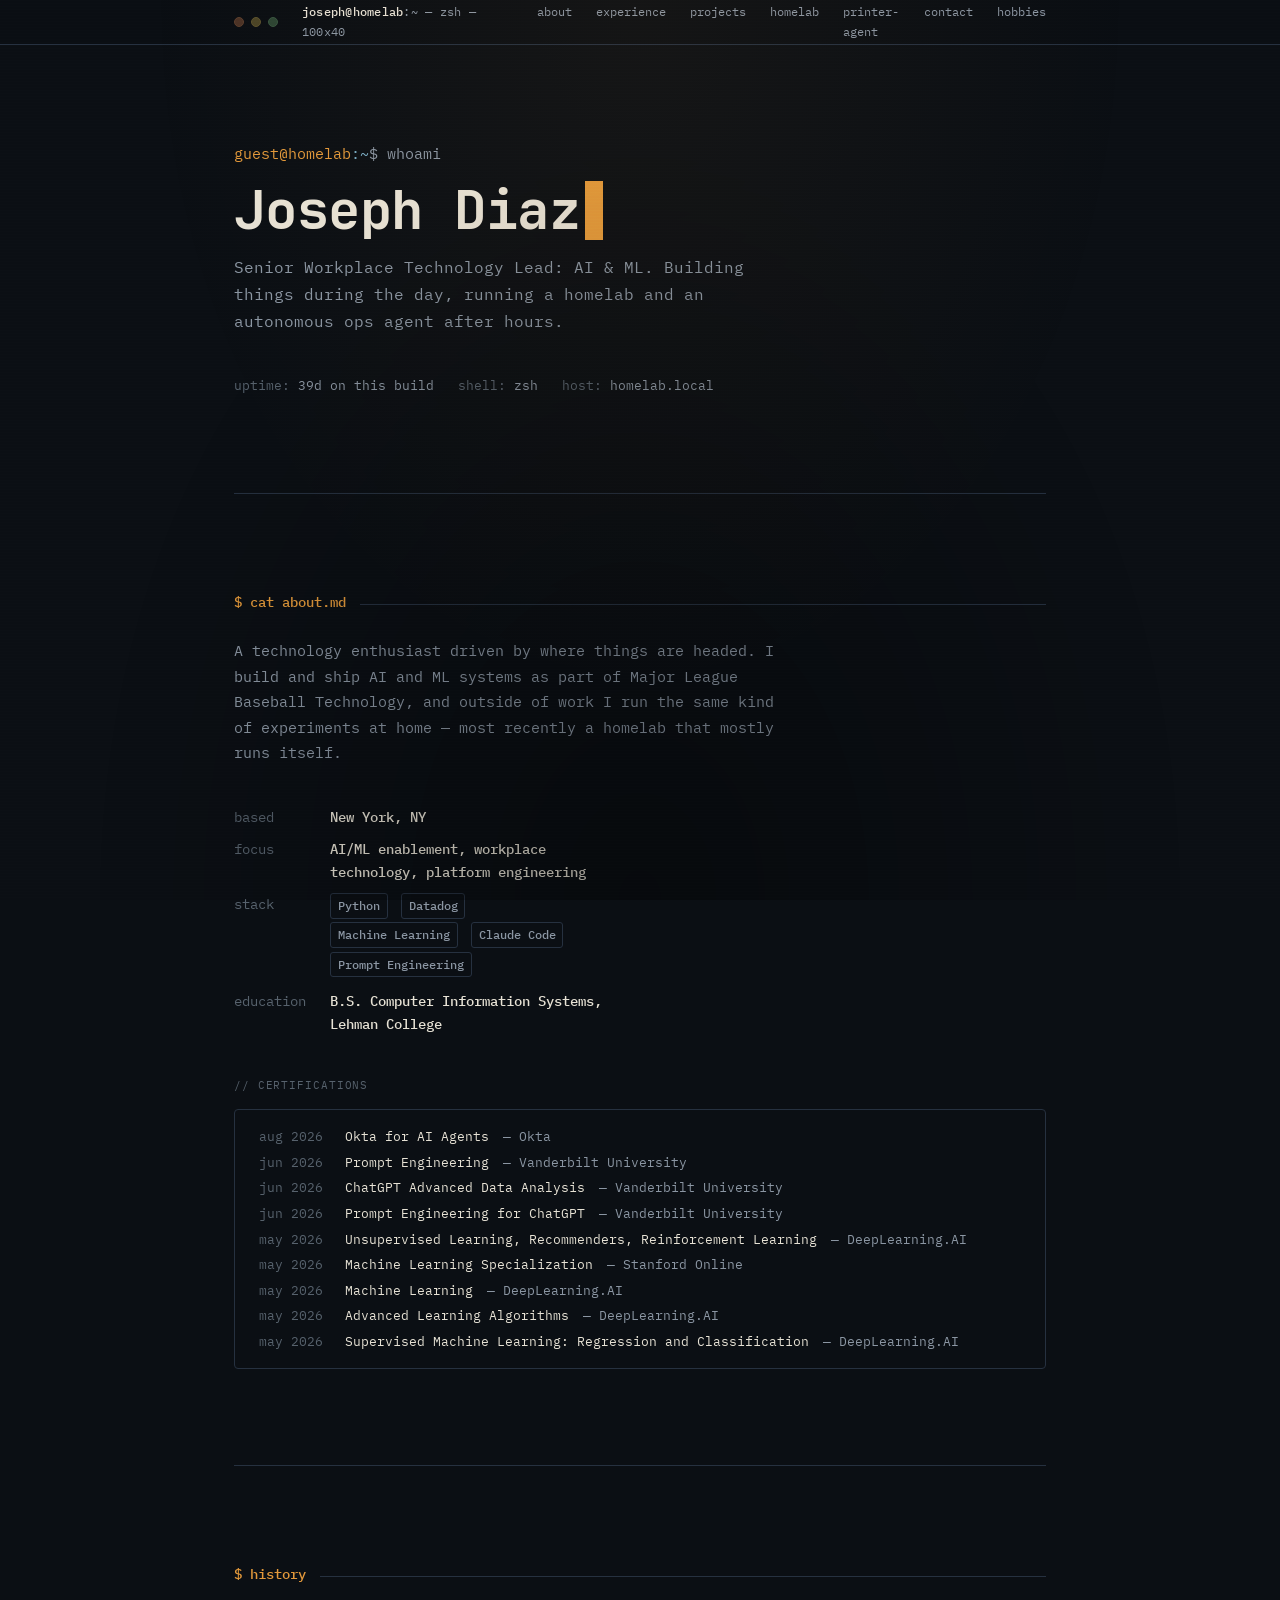
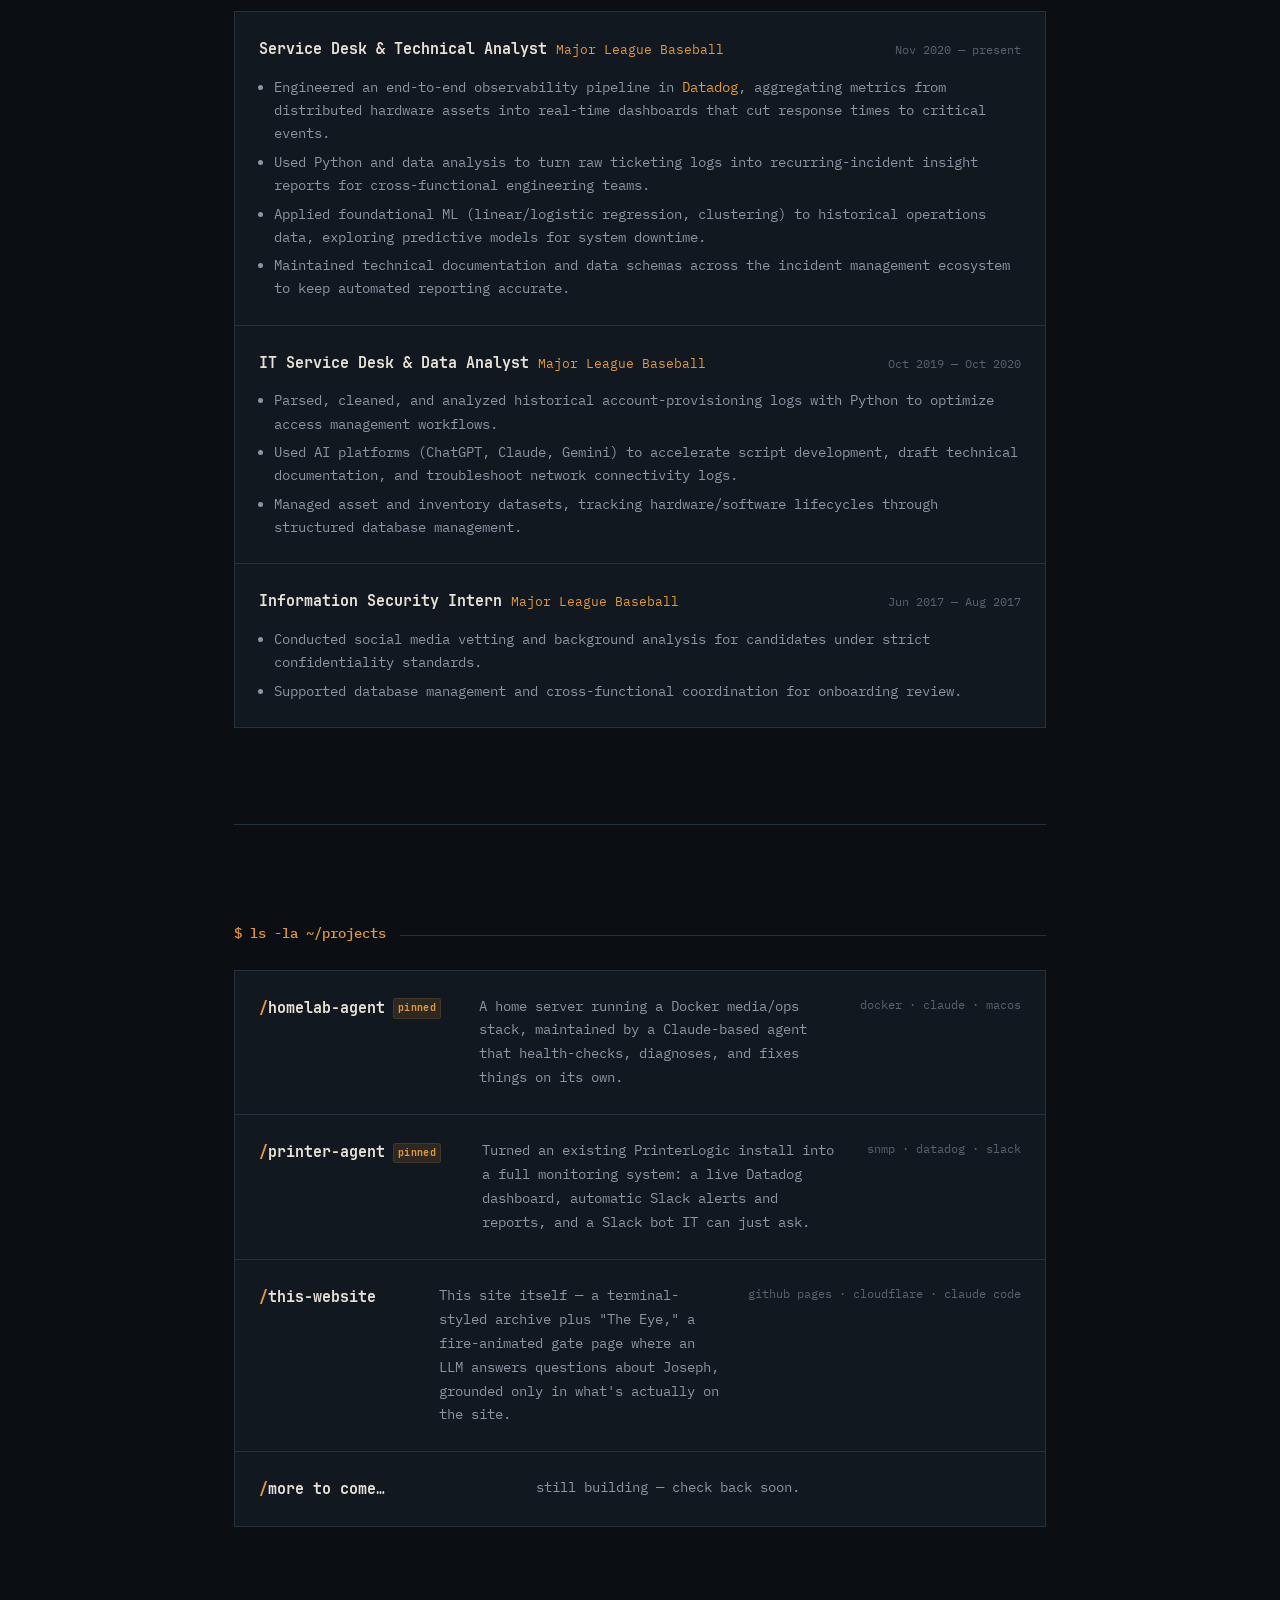
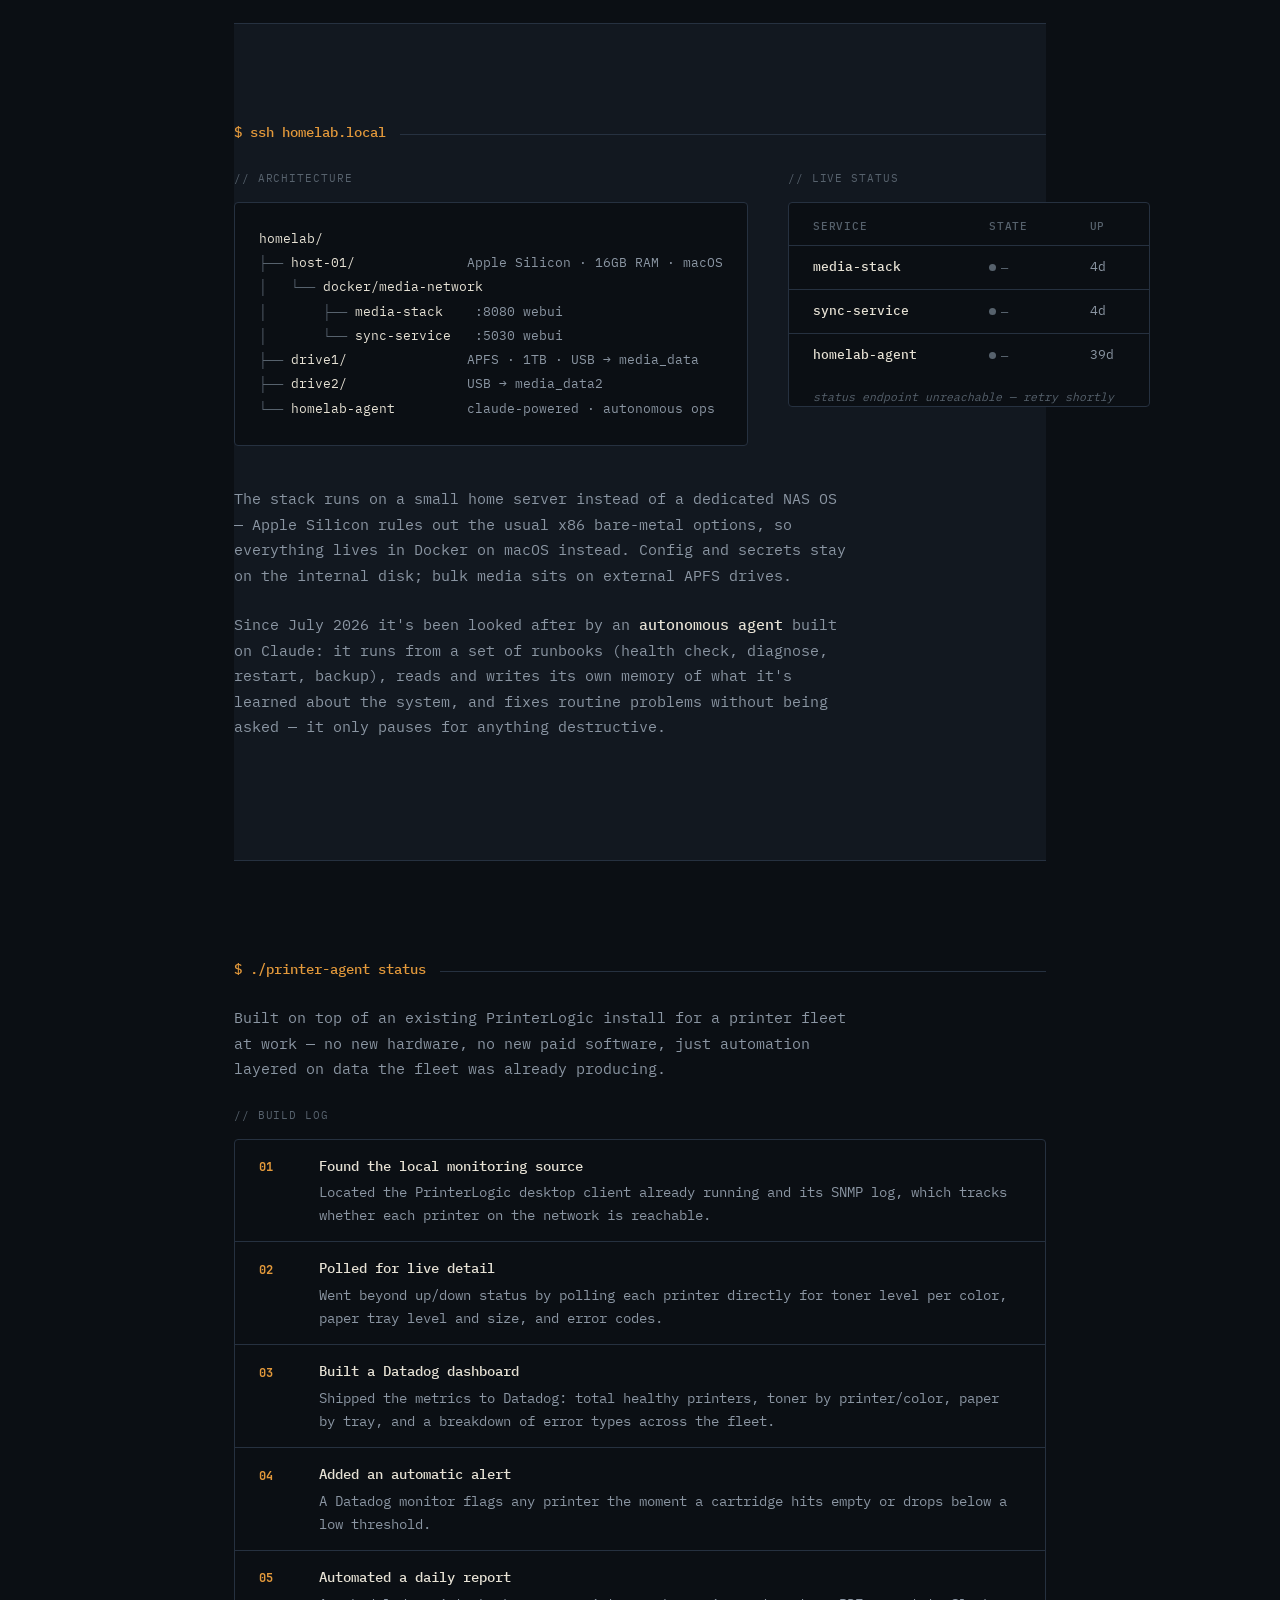
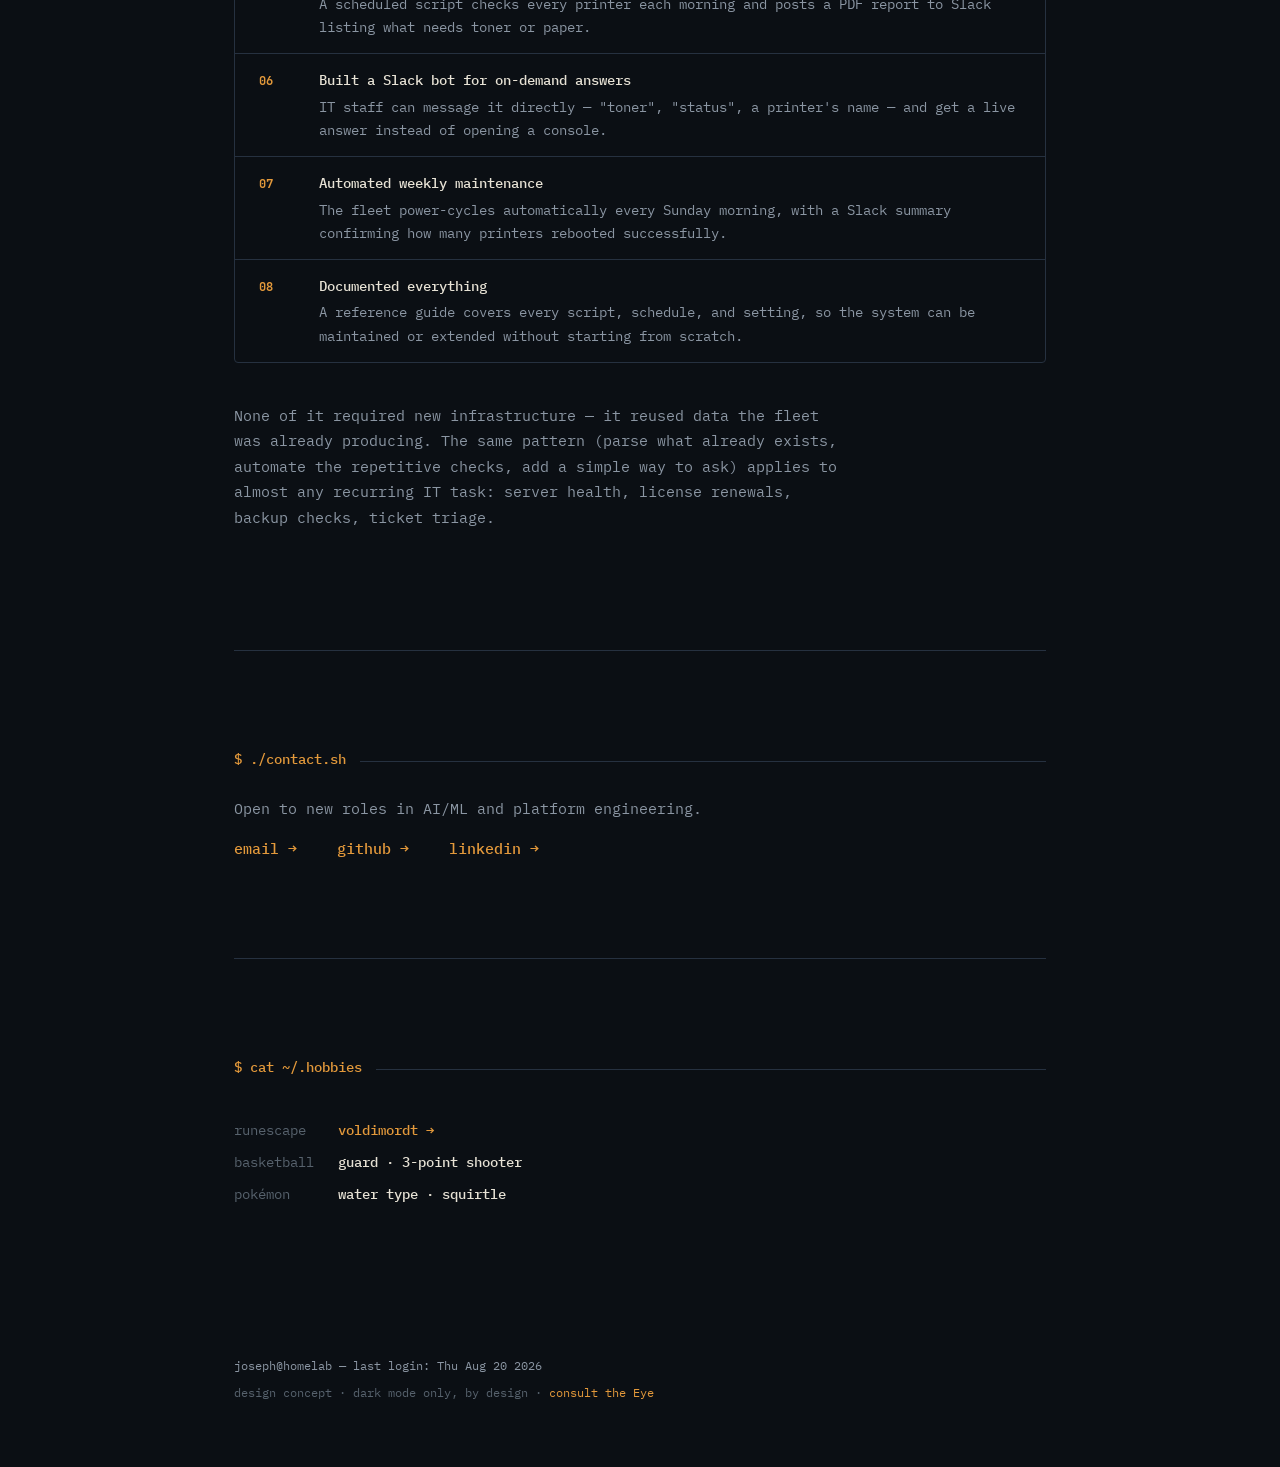
==== portfolio.html @ b1cd87bb "Add first-party analytics (pageviews, clicks, and Eye questions) New assets/js/analytics.js beacons " ====
<!doctype html>
<html lang="en">
<head>
  <meta charset="utf-8" />
  <meta name="viewport" content="width=device-width, initial-scale=1" />
  <title>joseph@homelab</title>
  <meta name="description" content="Portfolio of Joseph Diaz — software engineer and homelab builder." />
  <meta name="theme-color" content="#0b0f14" />
  <meta property="og:title" content="joseph@homelab" />
  <meta property="og:description" content="Portfolio of Joseph Diaz — software engineer and homelab builder." />
  <meta property="og:type" content="website" />
  <link rel="icon" type="image/svg+xml" href="/favicon.svg" />
  <link rel="stylesheet" href="/assets/css/style.css" />
</head>
<body>

  <div class="titlebar">
    <div class="titlebar-inner">
      <div class="dots"><span></span><span></span><span></span></div>
      <div class="titlebar-tab"><strong>joseph@homelab</strong>:~ — zsh — 100x40</div>
      <nav class="titlebar-nav">
        <a href="#about">about</a>
        <a href="#experience">experience</a>
        <a href="#projects">projects</a>
        <a href="#homelab">homelab</a>
        <a href="#printer-agent">printer-agent</a>
        <a href="#contact">contact</a>
        <a href="#hobbies">hobbies</a>
      </nav>
    </div>
  </div>

  <main class="wrap">

    <section class="hero">
      <div class="hero-line"><span class="prompt">guest@homelab</span><span class="path">:~</span>$ whoami</div>
      <h1 class="hero-title">Joseph Diaz<span class="cursor">&nbsp;</span></h1>
      <p class="hero-tagline">Senior Workplace Technology Lead: AI &amp; ML. Building things during the day, running a homelab and an autonomous ops agent after hours.</p>
      <div class="hero-meta">
        <div>uptime: <span>39d on this build</span></div>
        <div>shell: <span>zsh</span></div>
        <div>host: <span>homelab.local</span></div>
      </div>
    </section>

    <section id="about">
      <div class="cmd"><span class="prompt">$ cat about.md</span><span class="rule"></span></div>
      <div class="about-body">
        <p>A technology enthusiast driven by where things are headed. I build and ship AI and ML systems as part of Major League Baseball Technology, and outside of work I run the same kind of experiments at home — most recently a homelab that mostly runs itself.</p>
        <dl class="facts">
          <dt>based</dt><dd>New York, NY</dd>
          <dt>focus</dt><dd>AI/ML enablement, workplace technology, platform engineering</dd>
          <dt>stack</dt>
          <dd>
            <span class="tag">Python</span>
            <span class="tag">Datadog</span>
            <span class="tag">Machine Learning</span>
            <span class="tag">Claude Code</span>
            <span class="tag">Prompt Engineering</span>
          </dd>
          <dt>education</dt>
          <dd>B.S. Computer Information Systems, Lehman College</dd>
        </dl>

        <div class="panel-label" style="margin-top: var(--space-4);">// certifications</div>
        <div class="cred-log">
          <div class="cred-line"><span class="cred-date">aug 2026</span><a class="cred-name" href="https://www.credly.com/badges/b04c1371-9a6f-42fd-89a9-8b664f79ed10/linked_in_profile" target="_blank" rel="noopener">Okta for AI Agents</a><span class="cred-issuer"> — Okta</span></div>
          <div class="cred-line"><span class="cred-date">jun 2026</span><a class="cred-name" href="https://www.coursera.org/account/accomplishments/specialization/OZE96OSJ0IGH" target="_blank" rel="noopener">Prompt Engineering</a><span class="cred-issuer"> — Vanderbilt University</span></div>
          <div class="cred-line"><span class="cred-date">jun 2026</span><a class="cred-name" href="https://www.coursera.org/account/accomplishments/records/ICUQ3NPE1EM8" target="_blank" rel="noopener">ChatGPT Advanced Data Analysis</a><span class="cred-issuer"> — Vanderbilt University</span></div>
          <div class="cred-line"><span class="cred-date">jun 2026</span><a class="cred-name" href="https://www.coursera.org/account/accomplishments/records/W1350B8WLIB4" target="_blank" rel="noopener">Prompt Engineering for ChatGPT</a><span class="cred-issuer"> — Vanderbilt University</span></div>
          <div class="cred-line"><span class="cred-date">may 2026</span><a class="cred-name" href="https://www.coursera.org/account/accomplishments/records/R38987Q6MJXQ" target="_blank" rel="noopener">Unsupervised Learning, Recommenders, Reinforcement Learning</a><span class="cred-issuer"> — DeepLearning.AI</span></div>
          <div class="cred-line"><span class="cred-date">may 2026</span><a class="cred-name" href="https://www.coursera.org/account/accomplishments/specialization/5C5P1I5KAZZ6" target="_blank" rel="noopener">Machine Learning Specialization</a><span class="cred-issuer"> — Stanford Online</span></div>
          <div class="cred-line"><span class="cred-date">may 2026</span><a class="cred-name" href="https://www.coursera.org/account/accomplishments/specialization/5C5P1I5KAZZ6" target="_blank" rel="noopener">Machine Learning</a><span class="cred-issuer"> — DeepLearning.AI</span></div>
          <div class="cred-line"><span class="cred-date">may 2026</span><a class="cred-name" href="https://www.coursera.org/account/accomplishments/records/Z9OP1PV91OEC" target="_blank" rel="noopener">Advanced Learning Algorithms</a><span class="cred-issuer"> — DeepLearning.AI</span></div>
          <div class="cred-line"><span class="cred-date">may 2026</span><span class="cred-name">Supervised Machine Learning: Regression and Classification</span><span class="cred-issuer"> — DeepLearning.AI</span></div>
        </div>
      </div>
    </section>

    <section id="experience">
      <div class="cmd"><span class="prompt">$ history</span><span class="rule"></span></div>
      <div class="role-list">
        <div class="role">
          <div class="role-head">
            <span class="role-title">Service Desk &amp; Technical Analyst</span>
            <span class="role-company">Major League Baseball</span>
            <span class="role-dates">Nov 2020 — present</span>
          </div>
          <ul class="role-bullets">
            <li>Engineered an end-to-end observability pipeline in <a href="#printer-agent">Datadog</a>, aggregating metrics from distributed hardware assets into real-time dashboards that cut response times to critical events.</li>
            <li>Used Python and data analysis to turn raw ticketing logs into recurring-incident insight reports for cross-functional engineering teams.</li>
            <li>Applied foundational ML (linear/logistic regression, clustering) to historical operations data, exploring predictive models for system downtime.</li>
            <li>Maintained technical documentation and data schemas across the incident management ecosystem to keep automated reporting accurate.</li>
          </ul>
        </div>
        <div class="role">
          <div class="role-head">
            <span class="role-title">IT Service Desk &amp; Data Analyst</span>
            <span class="role-company">Major League Baseball</span>
            <span class="role-dates">Oct 2019 — Oct 2020</span>
          </div>
          <ul class="role-bullets">
            <li>Parsed, cleaned, and analyzed historical account-provisioning logs with Python to optimize access management workflows.</li>
            <li>Used AI platforms (ChatGPT, Claude, Gemini) to accelerate script development, draft technical documentation, and troubleshoot network connectivity logs.</li>
            <li>Managed asset and inventory datasets, tracking hardware/software lifecycles through structured database management.</li>
          </ul>
        </div>
        <div class="role">
          <div class="role-head">
            <span class="role-title">Information Security Intern</span>
            <span class="role-company">Major League Baseball</span>
            <span class="role-dates">Jun 2017 — Aug 2017</span>
          </div>
          <ul class="role-bullets">
            <li>Conducted social media vetting and background analysis for candidates under strict confidentiality standards.</li>
            <li>Supported database management and cross-functional coordination for onboarding review.</li>
          </ul>
        </div>
      </div>
    </section>

    <section id="projects">
      <div class="cmd"><span class="prompt">$ ls -la ~/projects</span><span class="rule"></span></div>
      <div class="proj-list">
        <div class="proj">
          <div class="proj-name"><span class="slash">/</span><a href="#homelab">homelab-agent</a><span class="proj-pin">pinned</span></div>
          <div class="proj-desc">A home server running a Docker media/ops stack, maintained by a Claude-based agent that health-checks, diagnoses, and fixes things on its own.</div>
          <div class="proj-tags">docker · claude · macos</div>
        </div>
        <div class="proj">
          <div class="proj-name"><span class="slash">/</span><a href="#printer-agent">printer-agent</a><span class="proj-pin">pinned</span></div>
          <div class="proj-desc">Turned an existing PrinterLogic install into a full monitoring system: a live Datadog dashboard, automatic Slack alerts and reports, and a Slack bot IT can just ask.</div>
          <div class="proj-tags">snmp · datadog · slack</div>
        </div>
        <div class="proj">
          <div class="proj-name"><span class="slash">/</span><a href="https://github.com/origine33/origine33.github.io" target="_blank" rel="noopener">this-website</a></div>
          <div class="proj-desc">This site itself — a terminal-styled archive plus "The Eye," a fire-animated gate page where an LLM answers questions about Joseph, grounded only in what's actually on the site.</div>
          <div class="proj-tags">github pages · cloudflare · claude code</div>
        </div>
        <div class="proj">
          <div class="proj-name"><span class="slash">/</span><span class="fill">more to come…</span></div>
          <div class="proj-desc fill">still building — check back soon.</div>
          <div class="proj-tags"></div>
        </div>
      </div>
    </section>

    <section id="homelab">
      <div class="cmd"><span class="prompt">$ ssh homelab.local</span><span class="rule"></span></div>

      <div class="homelab-grid">
        <div>
          <div class="panel-label">// architecture</div>
          <div class="tree">homelab/
<span class="dim">├──</span> <span class="node">host-01/</span>              <span class="meta">Apple Silicon · 16GB RAM · macOS</span>
<span class="dim">│   └──</span> <span class="node">docker/media-network</span>
<span class="dim">│       ├──</span> <span class="node">media-stack</span>    <span class="meta">:8080 webui</span>
<span class="dim">│       └──</span> <span class="node">sync-service</span>   <span class="meta">:5030 webui</span>
<span class="dim">├──</span> <span class="node">drive1/</span>               <span class="meta">APFS · 1TB · USB → media_data</span>
<span class="dim">├──</span> <span class="node">drive2/</span>               <span class="meta">USB → media_data2</span>
<span class="dim">└──</span> <span class="node">homelab-agent</span>         <span class="meta">claude-powered · autonomous ops</span></div>
        </div>

        <div>
          <div class="panel-label">// live status</div>
          <div class="status-table">
            <table class="status" data-status-table>
              <thead><tr><th>service</th><th>state</th><th>up</th></tr></thead>
              <tbody>
                <tr data-service="media-stack">
                  <td class="svc">media-stack</td>
                  <td><span class="pill up" data-pill>up</span></td>
                  <td data-uptime>4d</td>
                </tr>
                <tr data-service="sync-service">
                  <td class="svc">sync-service</td>
                  <td><span class="pill up" data-pill>up</span></td>
                  <td data-uptime>4d</td>
                </tr>
                <tr data-service="homelab-agent">
                  <td class="svc">homelab-agent</td>
                  <td><span class="pill up" data-pill>up</span></td>
                  <td data-uptime>39d</td>
                </tr>
              </tbody>
            </table>
            <div class="status-caption" data-status-caption>// loading live status…</div>
          </div>
        </div>
      </div>

      <div class="homelab-copy">
        <p>The stack runs on a small home server instead of a dedicated NAS OS — Apple Silicon rules out the usual x86 bare-metal options, so everything lives in Docker on macOS instead. Config and secrets stay on the internal disk; bulk media sits on external APFS drives.</p>
        <p>Since July 2026 it's been looked after by an <strong>autonomous agent</strong> built on Claude: it runs from a set of runbooks (health check, diagnose, restart, backup), reads and writes its own memory of what it's learned about the system, and fixes routine problems without being asked — it only pauses for anything destructive.</p>
      </div>
    </section>

    <section id="printer-agent">
      <div class="cmd"><span class="prompt">$ ./printer-agent status</span><span class="rule"></span></div>

      <div class="homelab-copy">
        <p>Built on top of an existing PrinterLogic install for a printer fleet at work — no new hardware, no new paid software, just automation layered on data the fleet was already producing.</p>
      </div>

      <div class="panel-label">// build log</div>
      <ol class="steps">
        <li class="step">
          <span class="step-index">01</span>
          <div>
            <div class="step-title">Found the local monitoring source</div>
            <div class="step-desc">Located the PrinterLogic desktop client already running and its SNMP log, which tracks whether each printer on the network is reachable.</div>
          </div>
        </li>
        <li class="step">
          <span class="step-index">02</span>
          <div>
            <div class="step-title">Polled for live detail</div>
            <div class="step-desc">Went beyond up/down status by polling each printer directly for toner level per color, paper tray level and size, and error codes.</div>
          </div>
        </li>
        <li class="step">
          <span class="step-index">03</span>
          <div>
            <div class="step-title">Built a Datadog dashboard</div>
            <div class="step-desc">Shipped the metrics to Datadog: total healthy printers, toner by printer/color, paper by tray, and a breakdown of error types across the fleet.</div>
          </div>
        </li>
        <li class="step">
          <span class="step-index">04</span>
          <div>
            <div class="step-title">Added an automatic alert</div>
            <div class="step-desc">A Datadog monitor flags any printer the moment a cartridge hits empty or drops below a low threshold.</div>
          </div>
        </li>
        <li class="step">
          <span class="step-index">05</span>
          <div>
            <div class="step-title">Automated a daily report</div>
            <div class="step-desc">A scheduled script checks every printer each morning and posts a PDF report to Slack listing what needs toner or paper.</div>
          </div>
        </li>
        <li class="step">
          <span class="step-index">06</span>
          <div>
            <div class="step-title">Built a Slack bot for on-demand answers</div>
            <div class="step-desc">IT staff can message it directly — "toner", "status", a printer's name — and get a live answer instead of opening a console.</div>
          </div>
        </li>
        <li class="step">
          <span class="step-index">07</span>
          <div>
            <div class="step-title">Automated weekly maintenance</div>
            <div class="step-desc">The fleet power-cycles automatically every Sunday morning, with a Slack summary confirming how many printers rebooted successfully.</div>
          </div>
        </li>
        <li class="step">
          <span class="step-index">08</span>
          <div>
            <div class="step-title">Documented everything</div>
            <div class="step-desc">A reference guide covers every script, schedule, and setting, so the system can be maintained or extended without starting from scratch.</div>
          </div>
        </li>
      </ol>

      <div class="homelab-copy">
        <p>None of it required new infrastructure — it reused data the fleet was already producing. The same pattern (parse what already exists, automate the repetitive checks, add a simple way to ask) applies to almost any recurring IT task: server health, license renewals, backup checks, ticket triage.</p>
      </div>
    </section>

    <section id="contact">
      <div class="cmd"><span class="prompt">$ ./contact.sh</span><span class="rule"></span></div>
      <p style="color:var(--text-dim); max-width:56ch;">Open to new roles in AI/ML and platform engineering.</p>
      <div class="contact-links">
        <a href="mailto:josephdiaz17@gmail.com">email →</a>
        <a href="https://github.com/origine33" target="_blank" rel="noopener">github →</a>
        <a href="https://www.linkedin.com/in/josephdiaz17" target="_blank" rel="noopener">linkedin →</a>
      </div>
    </section>

    <section id="hobbies">
      <div class="cmd"><span class="prompt">$ cat ~/.hobbies</span><span class="rule"></span></div>
      <dl class="facts">
        <dt>runescape</dt>
        <dd><a href="https://www.runeprofile.com/voldimordt" target="_blank" rel="noopener">voldimordt →</a></dd>
        <dt>basketball</dt>
        <dd>guard · 3-point shooter</dd>
        <dt>pokémon</dt>
        <dd>water type · squirtle</dd>
      </dl>
    </section>

    <footer>
      <div class="motd">joseph@homelab — last login: Thu Aug 20 2026</div>
      <div>design concept · dark mode only, by design · <a href="/">consult the Eye</a></div>
    </footer>

  </main>

  <script src="/assets/js/status.js"></script>
  <script src="/assets/js/analytics.js"></script>
</body>
</html>
---- assets/css/style.css ----
@font-face {
  font-family: 'JetBrains Mono';
  font-weight: 700;
  font-style: normal;
  font-display: swap;
  src: url('../fonts/JetBrainsMono-Bold.woff2') format('woff2');
}
@font-face {
  font-family: 'IBM Plex Mono';
  font-weight: 400;
  font-style: normal;
  font-display: swap;
  src: url('../fonts/IBMPlexMono-Regular.woff2') format('woff2');
}
@font-face {
  font-family: 'IBM Plex Mono';
  font-weight: 500;
  font-style: normal;
  font-display: swap;
  src: url('../fonts/IBMPlexMono-Medium.woff2') format('woff2');
}

:root {
  --bg: #0b0f14;
  --surface: #121820;
  --surface-raised: #1a222c;
  --border: #263140;
  --text: #e7e2d5;
  --text-dim: #8b96a3;
  --text-faint: #57626d;
  --accent: #e3993b;
  --accent-soft: rgba(227, 153, 59, 0.13);
  --ok: #6fa97c;
  --down: #d9695f;

  --font-display: 'JetBrains Mono', ui-monospace, 'SF Mono', Menlo, monospace;
  --font-body: 'IBM Plex Mono', ui-monospace, 'SF Mono', Menlo, monospace;

  --space-1: 0.5rem;
  --space-2: 0.875rem;
  --space-3: 1.5rem;
  --space-4: 2.5rem;
  --space-5: 4rem;
  --space-6: 6rem;
}

* { box-sizing: border-box; }

html { color-scheme: dark; }

body {
  margin: 0;
  background: var(--bg);
  color: var(--text);
  font-family: var(--font-body);
  font-weight: 400;
  font-size: 15px;
  line-height: 1.7;
  -webkit-font-smoothing: antialiased;
}

body::before {
  content: '';
  position: fixed;
  inset: 0;
  pointer-events: none;
  z-index: 50;
  background: repeating-linear-gradient(
    to bottom,
    rgba(255, 255, 255, 0.014) 0px,
    rgba(255, 255, 255, 0.014) 1px,
    transparent 1px,
    transparent 3px
  );
  mix-blend-mode: overlay;
}

body::after {
  content: '';
  position: fixed;
  inset: 0;
  pointer-events: none;
  z-index: 49;
  background: radial-gradient(ellipse at 50% 0%, rgba(227, 153, 59, 0.05), transparent 55%),
              radial-gradient(ellipse at 50% 100%, rgba(0, 0, 0, 0.35), transparent 60%);
}

a { color: var(--accent); text-decoration: none; }
a:hover { text-decoration: underline; text-underline-offset: 3px; }
a:focus-visible, button:focus-visible {
  outline: 2px solid var(--accent);
  outline-offset: 2px;
}

::selection { background: var(--accent-soft); color: var(--text); }

.wrap {
  max-width: 860px;
  margin: 0 auto;
  padding: 0 var(--space-3);
}

/* ---------- titlebar ---------- */

.titlebar {
  position: sticky;
  top: 0;
  z-index: 40;
  background: rgba(11, 15, 20, 0.86);
  backdrop-filter: blur(10px);
  border-bottom: 1px solid var(--border);
}

.titlebar-inner {
  max-width: 860px;
  margin: 0 auto;
  padding: 0 var(--space-3);
  height: 44px;
  display: flex;
  align-items: center;
  gap: var(--space-3);
}

.dots { display: flex; gap: 7px; flex-shrink: 0; }
.dots span {
  width: 10px; height: 10px; border-radius: 50%;
  background: var(--surface-raised);
  border: 1px solid var(--border);
}
.dots span:nth-child(1) { background: #4a3226; border-color: #5c3f2d; }
.dots span:nth-child(2) { background: #4a4326; border-color: #5c522d; }
.dots span:nth-child(3) { background: #2c4433; border-color: #37543f; }

.titlebar-tab {
  font-size: 0.75rem;
  color: var(--text-dim);
  letter-spacing: 0.02em;
}
.titlebar-tab strong { color: var(--text); font-weight: 500; }

.titlebar-nav {
  margin-left: auto;
  display: flex;
  gap: var(--space-3);
  font-size: 0.75rem;
}
.titlebar-nav a { color: var(--text-dim); }
.titlebar-nav a:hover { color: var(--accent); }

@media (max-width: 640px) {
  .titlebar-nav { display: none; }
}

/* ---------- section eyebrow (command line) ---------- */

.cmd {
  display: flex;
  align-items: baseline;
  gap: var(--space-2);
  margin-bottom: var(--space-3);
}
.cmd .prompt {
  color: var(--accent);
  font-weight: 500;
  white-space: nowrap;
  font-size: 0.9rem;
}
.cmd .rule {
  flex: 1;
  height: 1px;
  background: var(--border);
  transform: translateY(-2px);
}

section {
  padding: var(--space-6) 0;
  border-bottom: 1px solid var(--border);
}
section:last-of-type { border-bottom: none; }

h1, h2, h3 {
  font-family: var(--font-display);
  font-weight: 700;
  text-wrap: balance;
  margin: 0;
}

/* ---------- hero ---------- */

.hero { padding-top: var(--space-6); }

.hero-line {
  font-size: 0.95rem;
  color: var(--text-dim);
  margin-bottom: var(--space-2);
}
.hero-line .prompt { color: var(--accent); }
.hero-line .path { color: #7bb0c9; }

h1.hero-title {
  font-size: clamp(2.1rem, 6vw, 3.4rem);
  line-height: 1.08;
  letter-spacing: -0.01em;
  margin-bottom: var(--space-2);
}

.hero-title .cursor {
  display: inline-block;
  width: 0.55ch;
  background: var(--accent);
  margin-left: 0.1em;
  animation: blink 1.05s steps(1) infinite;
}
@media (prefers-reduced-motion: reduce) {
  .hero-title .cursor { animation: none; opacity: 1; }
}
@keyframes blink { 50% { opacity: 0; } }

.hero-tagline {
  color: var(--text-dim);
  max-width: 56ch;
  font-size: 1rem;
  margin-top: var(--space-2);
}
.hero-tagline .fill { color: var(--text-faint); font-style: italic; }

.hero-meta {
  display: flex;
  flex-wrap: wrap;
  gap: var(--space-1) var(--space-3);
  margin-top: var(--space-4);
  font-size: 0.8rem;
  color: var(--text-faint);
}
.hero-meta span { color: var(--text-dim); }

/* ---------- about ---------- */

.about-body p {
  max-width: 62ch;
  color: var(--text-dim);
  margin: 0 0 var(--space-3);
}
.about-body .fill { color: var(--text-faint); font-style: italic; }

.facts {
  margin-top: var(--space-4);
  display: grid;
  grid-template-columns: max-content 1fr;
  row-gap: 0.55rem;
  column-gap: var(--space-3);
  font-size: 0.85rem;
  max-width: 46ch;
}
.facts dt { color: var(--text-faint); }
.facts dd { margin: 0; color: var(--text); font-weight: 500; }
.facts .tag {
  display: inline-block;
  margin: 0 0.4em 0.3em 0;
  padding: 0.1em 0.55em;
  border: 1px solid var(--border);
  border-radius: 3px;
  color: var(--text-dim);
  font-size: 0.78rem;
}

.cred-log {
  background: var(--bg);
  border: 1px solid var(--border);
  border-radius: 4px;
  padding: var(--space-2) var(--space-3);
  font-size: 0.8rem;
  line-height: 2;
  overflow-x: auto;
}
.cred-line {
  display: flex;
  flex-wrap: wrap;
  column-gap: var(--space-2);
  white-space: nowrap;
}
.cred-date {
  color: var(--text-faint);
  width: 4.5rem;
  flex-shrink: 0;
  font-variant-numeric: tabular-nums;
}
.cred-name, a.cred-name {
  color: var(--text);
  text-decoration: none;
}
a.cred-name:hover {
  color: var(--accent);
  text-decoration: underline;
  text-underline-offset: 2px;
}
.cred-issuer { color: var(--text-dim); }

@media (max-width: 640px) {
  .cred-line { white-space: normal; }
}

/* ---------- experience ---------- */

.role-list {
  display: grid;
  gap: 1px;
  background: var(--border);
  border: 1px solid var(--border);
}
.role {
  background: var(--surface);
  padding: var(--space-3);
  transition: background 0.15s ease;
}
.role:hover { background: var(--surface-raised); }

.role-head {
  display: flex;
  flex-wrap: wrap;
  align-items: baseline;
  gap: 0.6em;
}
.role-title {
  font-family: var(--font-display);
  font-weight: 700;
  color: var(--text);
  font-size: 0.95rem;
}
.role-company { color: var(--accent); font-size: 0.8rem; }
.role-dates {
  margin-left: auto;
  color: var(--text-faint);
  font-size: 0.75rem;
  font-variant-numeric: tabular-nums;
}

.role-bullets {
  margin: var(--space-2) 0 0;
  padding-left: 1.1em;
  color: var(--text-dim);
  font-size: 0.85rem;
}
.role-bullets li { margin-bottom: 0.35rem; }
.role-bullets li:last-child { margin-bottom: 0; }

/* ---------- projects ---------- */

.proj-list {
  display: grid;
  gap: 1px;
  background: var(--border);
  border: 1px solid var(--border);
}

.proj {
  background: var(--surface);
  padding: var(--space-3);
  display: grid;
  grid-template-columns: 1.1fr 2fr auto;
  gap: var(--space-3);
  align-items: start;
  transition: background 0.15s ease;
}
.proj:hover { background: var(--surface-raised); }

.proj-name {
  font-family: var(--font-display);
  font-weight: 700;
  font-size: 0.95rem;
  color: var(--text);
}
.proj-name a { color: inherit; }
.proj-name .slash { color: var(--accent); }

.proj-pin {
  display: inline-block;
  margin-left: var(--space-1);
  font-size: 0.65rem;
  color: var(--accent);
  border: 1px solid var(--accent-soft);
  background: var(--accent-soft);
  padding: 0.05em 0.4em;
  border-radius: 3px;
  vertical-align: middle;
  letter-spacing: 0.03em;
}

.proj-desc { color: var(--text-dim); font-size: 0.88rem; }
.proj-desc .fill { color: var(--text-faint); font-style: italic; }

.proj-tags { font-size: 0.75rem; color: var(--text-faint); text-align: right; white-space: nowrap; }

@media (max-width: 640px) {
  .proj { grid-template-columns: 1fr; }
  .proj-tags { text-align: left; }
}

/* ---------- homelab feature ---------- */

#homelab { background: var(--surface); }

.homelab-grid {
  display: grid;
  grid-template-columns: 1fr 1fr;
  gap: var(--space-4);
  margin-bottom: var(--space-4);
}
@media (max-width: 760px) {
  .homelab-grid { grid-template-columns: 1fr; }
}

.panel-label {
  font-size: 0.7rem;
  letter-spacing: 0.08em;
  text-transform: uppercase;
  color: var(--text-faint);
  margin-bottom: var(--space-2);
}

.tree {
  background: var(--bg);
  border: 1px solid var(--border);
  border-radius: 4px;
  padding: var(--space-3);
  font-size: 0.82rem;
  line-height: 1.85;
  overflow-x: auto;
  white-space: pre;
}
.tree .dim { color: var(--text-faint); }
.tree .node { color: var(--text); }
.tree .meta { color: var(--text-dim); }

.status-table {
  background: var(--bg);
  border: 1px solid var(--border);
  border-radius: 4px;
  overflow-x: auto;
}
table.status {
  width: 100%;
  border-collapse: collapse;
  font-size: 0.82rem;
  min-width: 360px;
}
table.status th {
  text-align: left;
  font-weight: 500;
  color: var(--text-faint);
  font-size: 0.68rem;
  letter-spacing: 0.07em;
  text-transform: uppercase;
  padding: var(--space-2) var(--space-3) 0.6rem;
  border-bottom: 1px solid var(--border);
}
table.status td {
  padding: 0.65rem var(--space-3);
  border-bottom: 1px solid var(--border);
  color: var(--text-dim);
  font-variant-numeric: tabular-nums;
}
table.status tr:last-child td { border-bottom: none; }
table.status td.svc { color: var(--text); font-weight: 500; }

.pill {
  display: inline-flex;
  align-items: center;
  gap: 0.4em;
  font-size: 0.75rem;
}
.pill::before {
  content: '';
  width: 7px; height: 7px; border-radius: 50%;
  background: currentColor;
  box-shadow: 0 0 6px currentColor;
}
.pill.up { color: var(--ok); }
.pill.down { color: var(--down); }
.pill.unknown { color: var(--text-faint); }
.pill.unknown::before { box-shadow: none; }

.status-caption {
  font-size: 0.72rem;
  color: var(--text-faint);
  padding: 0.6rem var(--space-3) 0;
  font-style: italic;
}

.homelab-copy p {
  color: var(--text-dim);
  max-width: 68ch;
  margin: 0 0 var(--space-3);
}
.homelab-copy strong { color: var(--text); font-weight: 500; }

/* ---------- step list (printer-agent build log) ---------- */

.steps {
  background: var(--bg);
  border: 1px solid var(--border);
  border-radius: 4px;
  margin: 0 0 var(--space-4);
  padding: 0;
  list-style: none;
  overflow: hidden;
}
.step {
  display: grid;
  grid-template-columns: 2.25rem 1fr;
  gap: var(--space-3);
  padding: var(--space-2) var(--space-3);
  border-bottom: 1px solid var(--border);
}
.step:last-child { border-bottom: none; }
.step-index {
  font-family: var(--font-display);
  font-weight: 700;
  font-size: 0.78rem;
  color: var(--accent);
  padding-top: 0.15rem;
}
.step-title {
  color: var(--text);
  font-weight: 500;
  font-size: 0.9rem;
  margin-bottom: 0.2rem;
}
.step-desc {
  color: var(--text-dim);
  font-size: 0.85rem;
}

@media (max-width: 640px) {
  .step { grid-template-columns: 1.75rem 1fr; }
}

/* ---------- contact ---------- */

.contact-links {
  display: flex;
  flex-wrap: wrap;
  gap: var(--space-1) var(--space-4);
  font-size: 0.95rem;
  margin-top: var(--space-1);
}
.contact-links a { font-weight: 500; }
.contact-links .fill { color: var(--text-faint); font-style: italic; }

footer {
  padding: var(--space-4) 0 var(--space-5);
  color: var(--text-faint);
  font-size: 0.75rem;
}
footer .motd { color: var(--text-dim); margin-bottom: 0.4rem; }
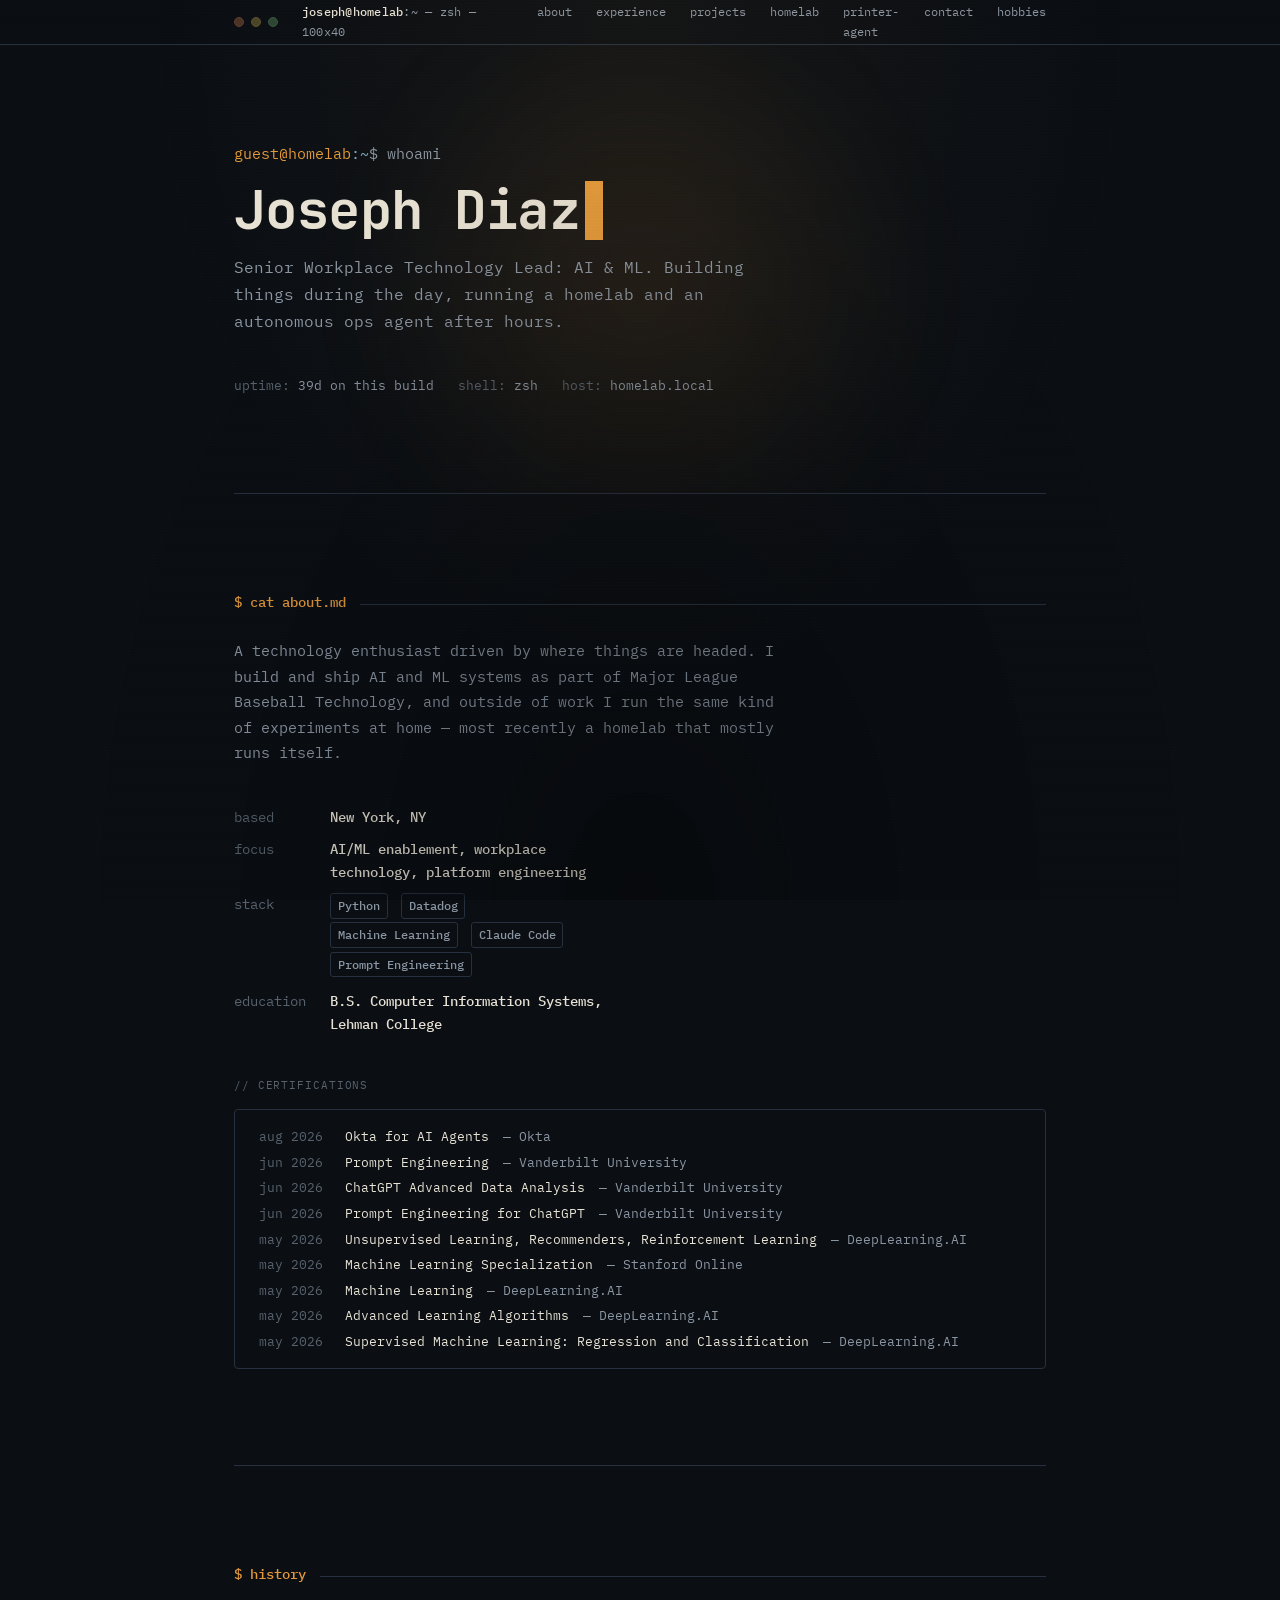
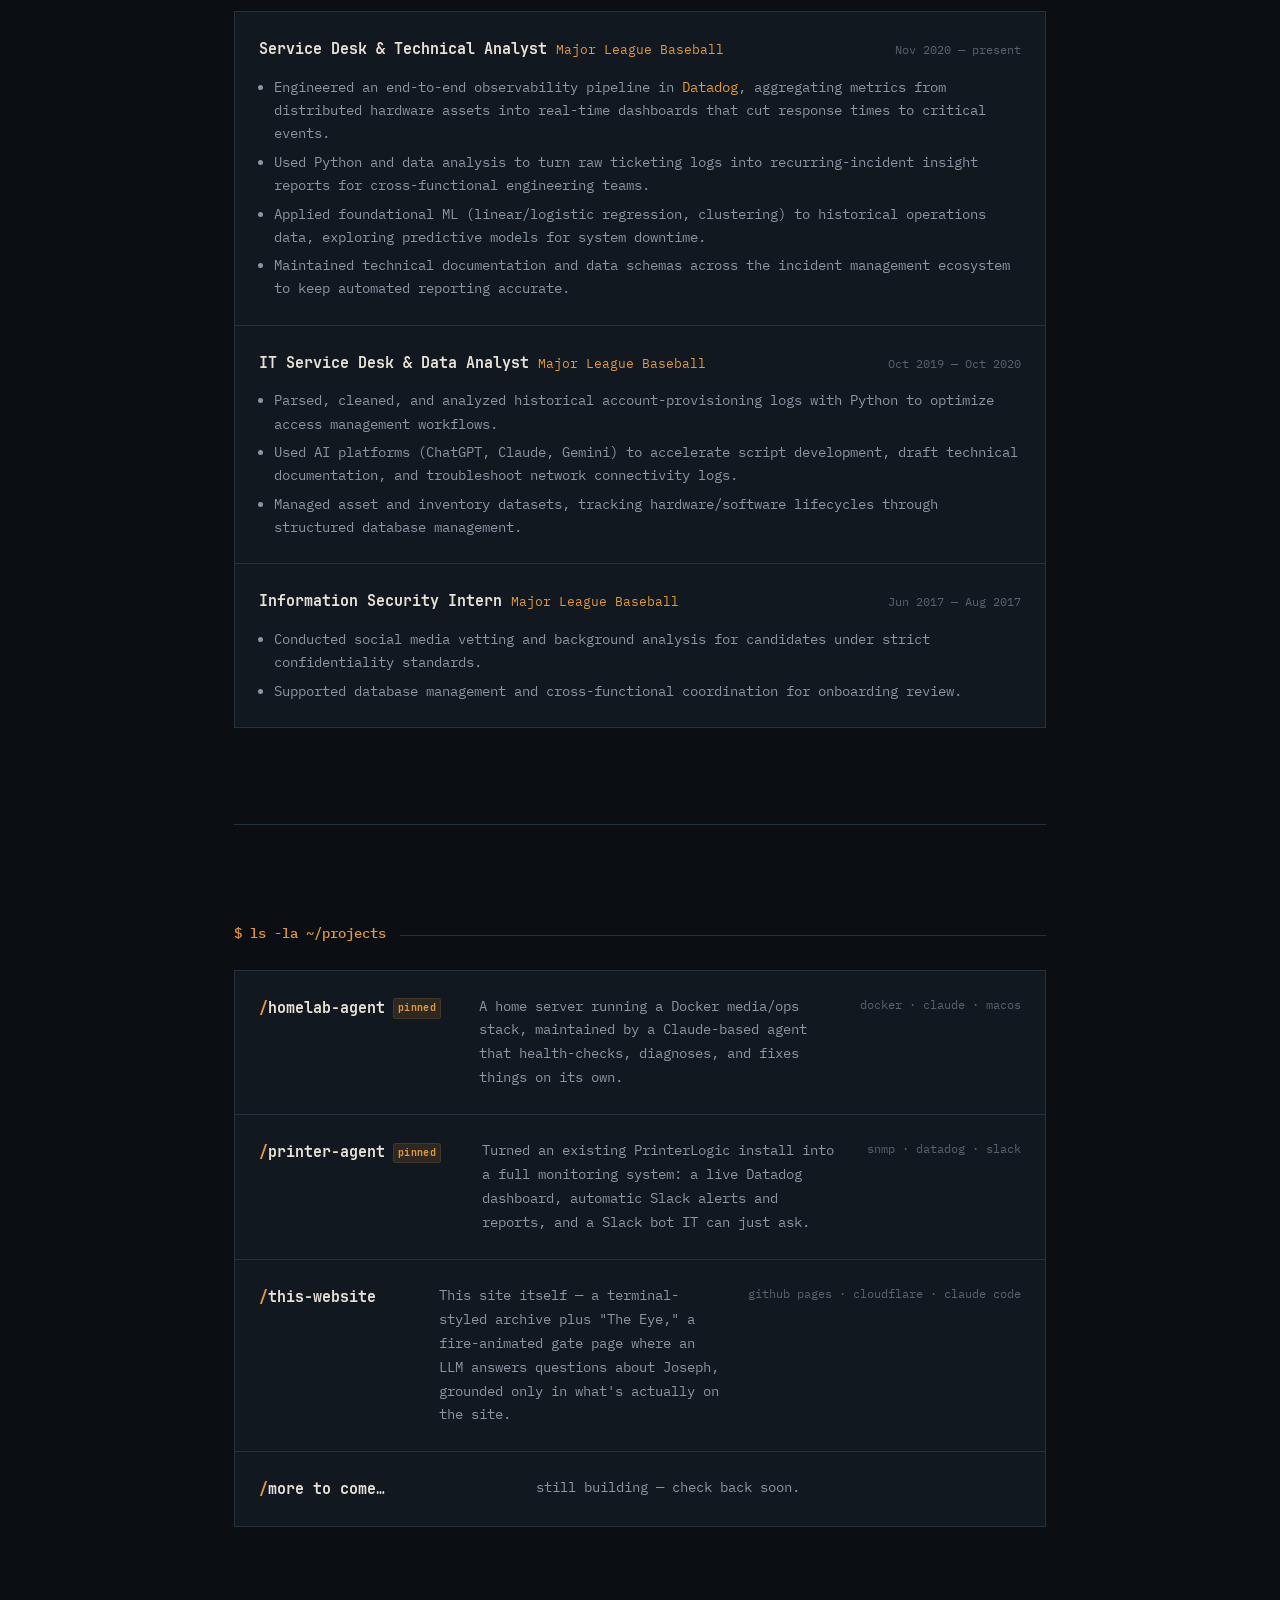
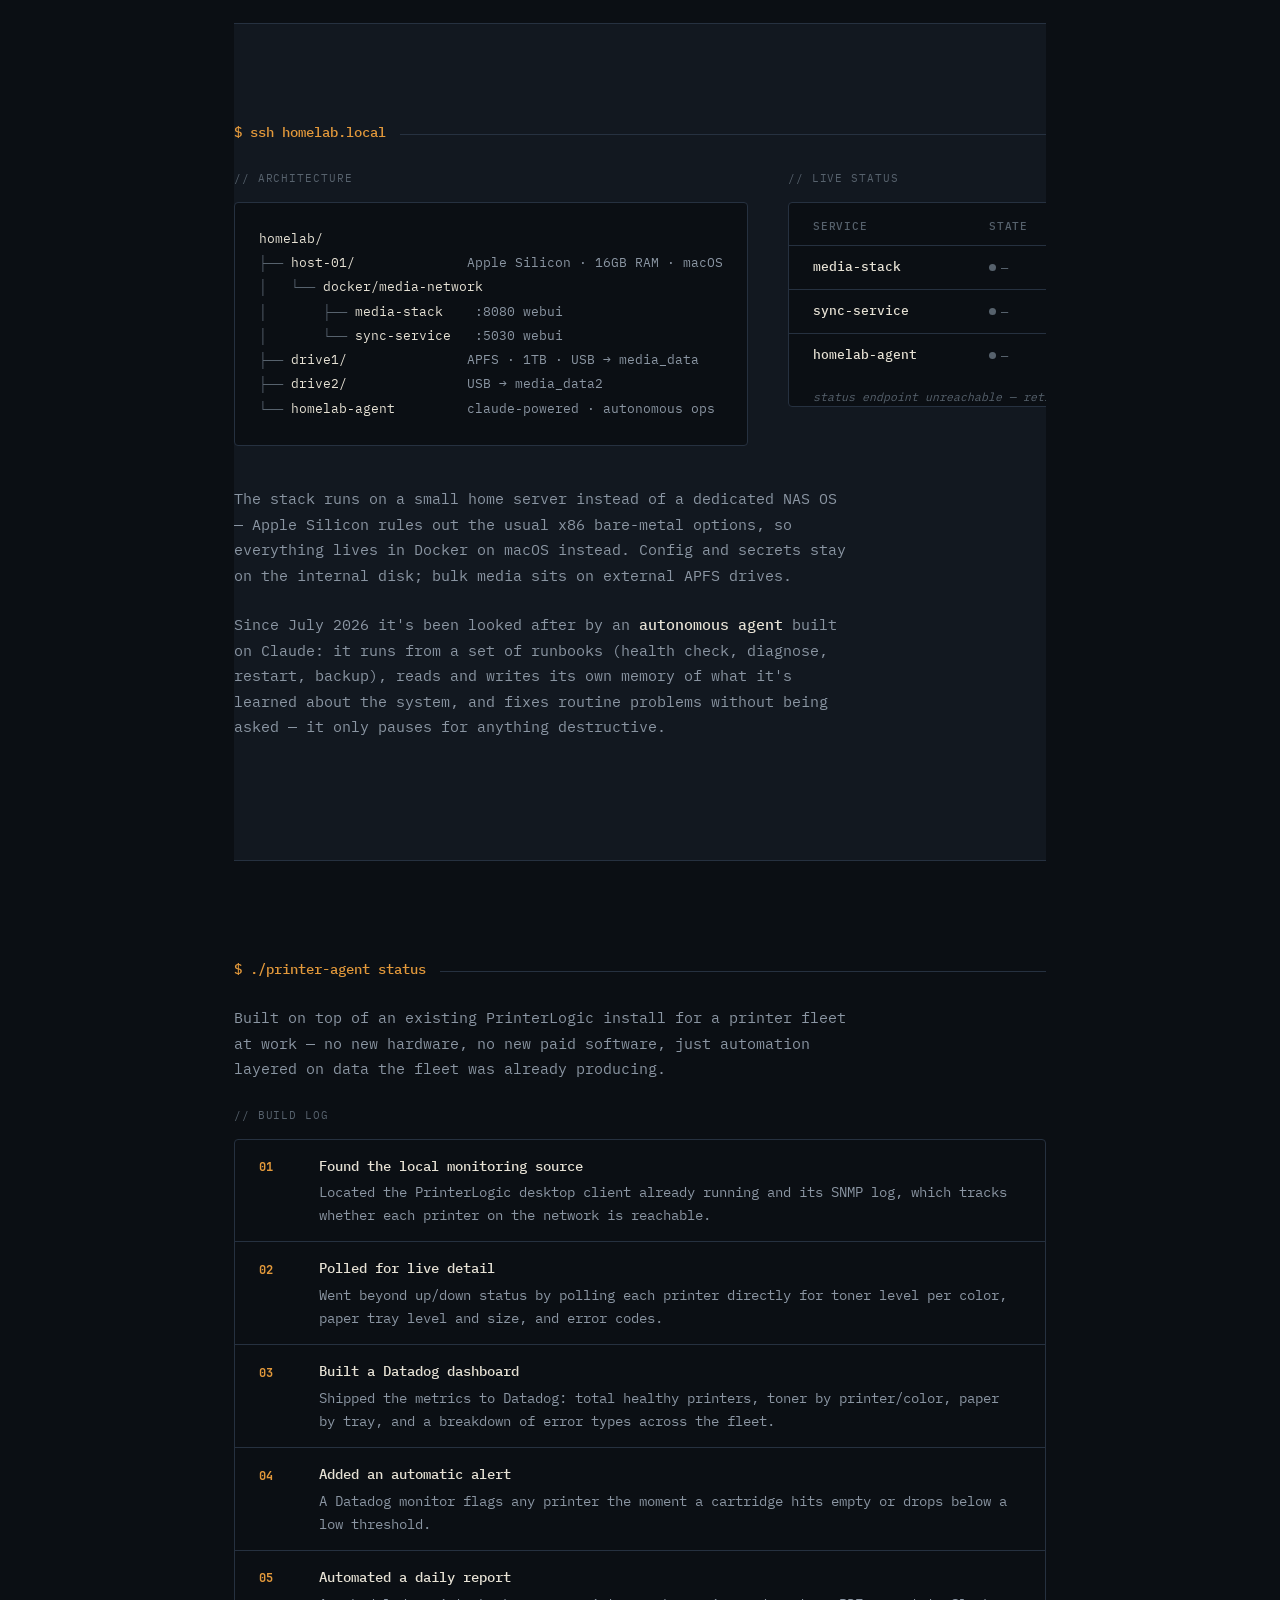
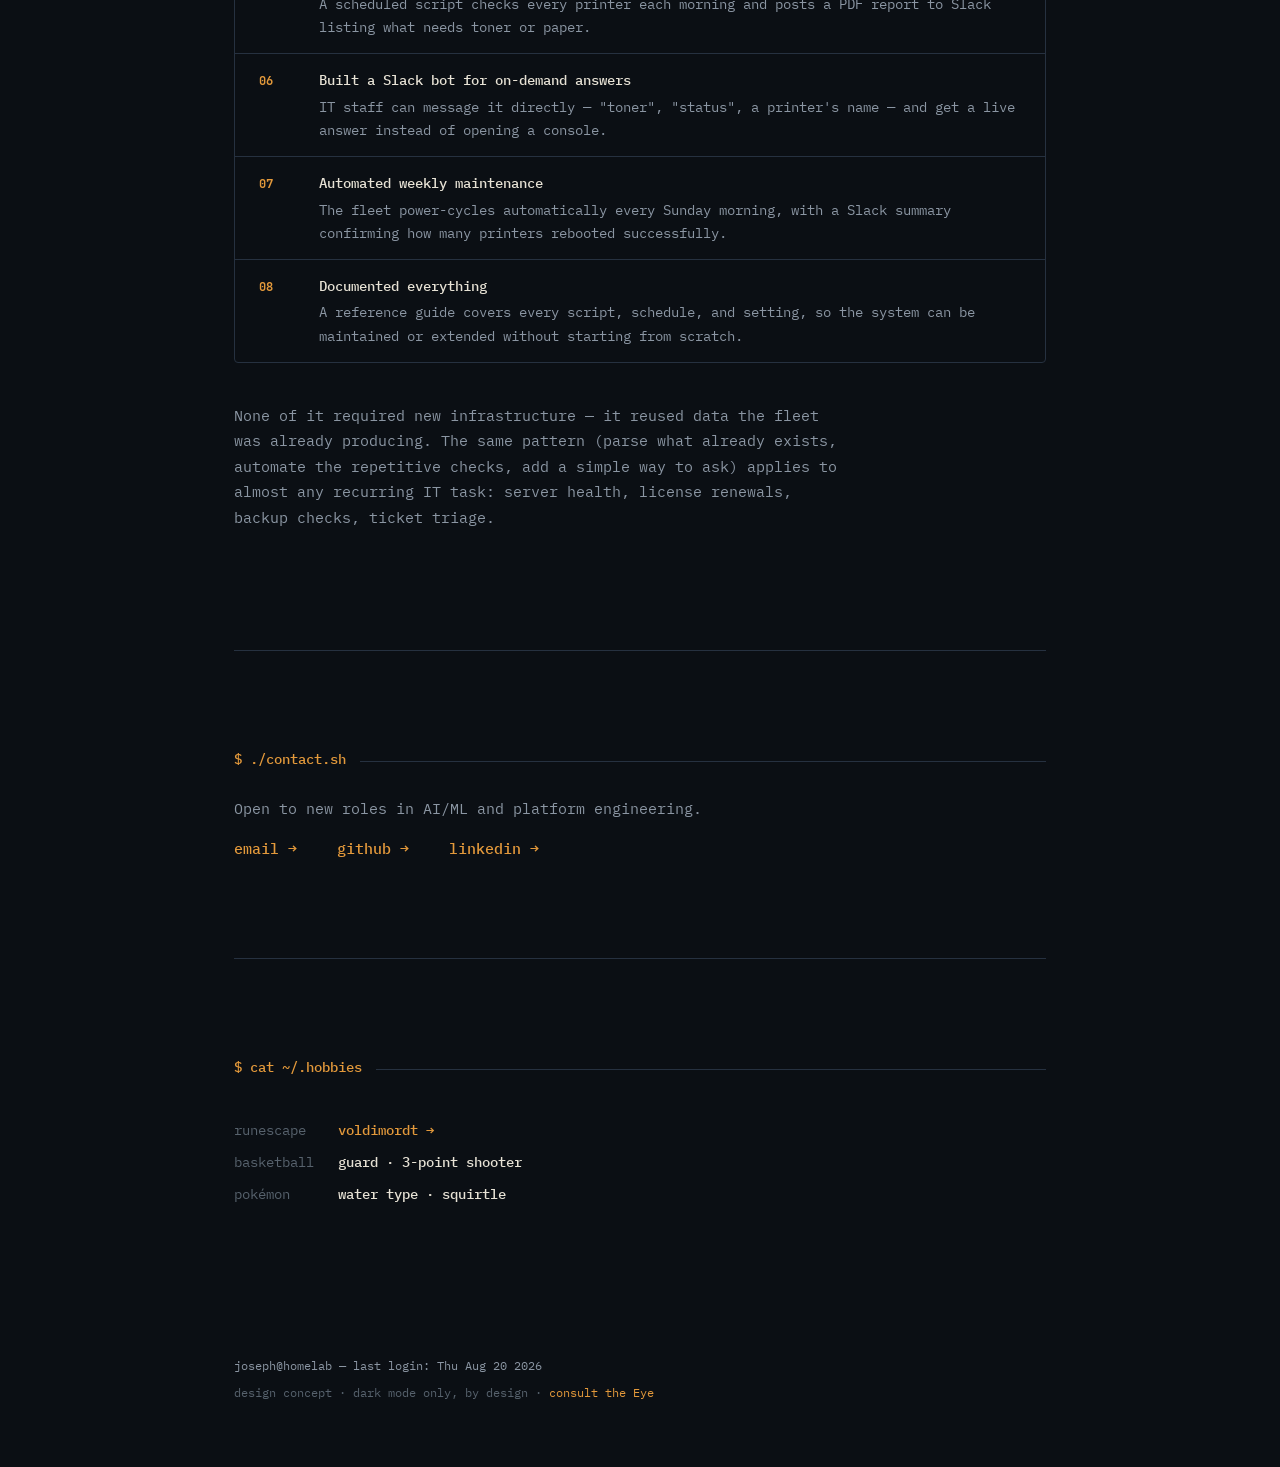
==== commit b67abed5: "Add scroll-reveal animations and ambient background polish Fades/slides sections and cards in on scr" ====
--- a/portfolio.html
+++ b/portfolio.html
@@ -10,6 +10,8 @@
   <meta property="og:description" content="Portfolio of Joseph Diaz — software engineer and homelab builder." />
   <meta property="og:type" content="website" />
   <link rel="icon" type="image/svg+xml" href="/favicon.svg" />
+  <link rel="apple-touch-icon" href="/apple-touch-icon.png" />
+  <link rel="manifest" href="/manifest.json" />
   <link rel="stylesheet" href="/assets/css/style.css" />
 </head>
 <body>
@@ -46,8 +48,8 @@
     <section id="about">
       <div class="cmd"><span class="prompt">$ cat about.md</span><span class="rule"></span></div>
       <div class="about-body">
-        <p>A technology enthusiast driven by where things are headed. I build and ship AI and ML systems as part of Major League Baseball Technology, and outside of work I run the same kind of experiments at home — most recently a homelab that mostly runs itself.</p>
-        <dl class="facts">
+        <p data-reveal>A technology enthusiast driven by where things are headed. I build and ship AI and ML systems as part of Major League Baseball Technology, and outside of work I run the same kind of experiments at home — most recently a homelab that mostly runs itself.</p>
+        <dl class="facts" data-reveal>
           <dt>based</dt><dd>New York, NY</dd>
           <dt>focus</dt><dd>AI/ML enablement, workplace technology, platform engineering</dd>
           <dt>stack</dt>
@@ -63,7 +65,7 @@
         </dl>
 
         <div class="panel-label" style="margin-top: var(--space-4);">// certifications</div>
-        <div class="cred-log">
+        <div class="cred-log" data-reveal>
           <div class="cred-line"><span class="cred-date">aug 2026</span><a class="cred-name" href="https://www.credly.com/badges/b04c1371-9a6f-42fd-89a9-8b664f79ed10/linked_in_profile" target="_blank" rel="noopener">Okta for AI Agents</a><span class="cred-issuer"> — Okta</span></div>
           <div class="cred-line"><span class="cred-date">jun 2026</span><a class="cred-name" href="https://www.coursera.org/account/accomplishments/specialization/OZE96OSJ0IGH" target="_blank" rel="noopener">Prompt Engineering</a><span class="cred-issuer"> — Vanderbilt University</span></div>
           <div class="cred-line"><span class="cred-date">jun 2026</span><a class="cred-name" href="https://www.coursera.org/account/accomplishments/records/ICUQ3NPE1EM8" target="_blank" rel="noopener">ChatGPT Advanced Data Analysis</a><span class="cred-issuer"> — Vanderbilt University</span></div>
@@ -80,7 +82,7 @@
     <section id="experience">
       <div class="cmd"><span class="prompt">$ history</span><span class="rule"></span></div>
       <div class="role-list">
-        <div class="role">
+        <div class="role" data-reveal>
           <div class="role-head">
             <span class="role-title">Service Desk &amp; Technical Analyst</span>
             <span class="role-company">Major League Baseball</span>
@@ -93,7 +95,7 @@
             <li>Maintained technical documentation and data schemas across the incident management ecosystem to keep automated reporting accurate.</li>
           </ul>
         </div>
-        <div class="role">
+        <div class="role" data-reveal>
           <div class="role-head">
             <span class="role-title">IT Service Desk &amp; Data Analyst</span>
             <span class="role-company">Major League Baseball</span>
@@ -105,7 +107,7 @@
             <li>Managed asset and inventory datasets, tracking hardware/software lifecycles through structured database management.</li>
           </ul>
         </div>
-        <div class="role">
+        <div class="role" data-reveal>
           <div class="role-head">
             <span class="role-title">Information Security Intern</span>
             <span class="role-company">Major League Baseball</span>
@@ -122,22 +124,22 @@
     <section id="projects">
       <div class="cmd"><span class="prompt">$ ls -la ~/projects</span><span class="rule"></span></div>
       <div class="proj-list">
-        <div class="proj">
+        <div class="proj" data-reveal>
           <div class="proj-name"><span class="slash">/</span><a href="#homelab">homelab-agent</a><span class="proj-pin">pinned</span></div>
           <div class="proj-desc">A home server running a Docker media/ops stack, maintained by a Claude-based agent that health-checks, diagnoses, and fixes things on its own.</div>
           <div class="proj-tags">docker · claude · macos</div>
         </div>
-        <div class="proj">
+        <div class="proj" data-reveal>
           <div class="proj-name"><span class="slash">/</span><a href="#printer-agent">printer-agent</a><span class="proj-pin">pinned</span></div>
           <div class="proj-desc">Turned an existing PrinterLogic install into a full monitoring system: a live Datadog dashboard, automatic Slack alerts and reports, and a Slack bot IT can just ask.</div>
           <div class="proj-tags">snmp · datadog · slack</div>
         </div>
-        <div class="proj">
+        <div class="proj" data-reveal>
           <div class="proj-name"><span class="slash">/</span><a href="https://github.com/origine33/origine33.github.io" target="_blank" rel="noopener">this-website</a></div>
           <div class="proj-desc">This site itself — a terminal-styled archive plus "The Eye," a fire-animated gate page where an LLM answers questions about Joseph, grounded only in what's actually on the site.</div>
           <div class="proj-tags">github pages · cloudflare · claude code</div>
         </div>
-        <div class="proj">
+        <div class="proj" data-reveal>
           <div class="proj-name"><span class="slash">/</span><span class="fill">more to come…</span></div>
           <div class="proj-desc fill">still building — check back soon.</div>
           <div class="proj-tags"></div>
@@ -149,7 +151,7 @@
       <div class="cmd"><span class="prompt">$ ssh homelab.local</span><span class="rule"></span></div>
 
       <div class="homelab-grid">
-        <div>
+        <div data-reveal>
           <div class="panel-label">// architecture</div>
           <div class="tree">homelab/
 <span class="dim">├──</span> <span class="node">host-01/</span>              <span class="meta">Apple Silicon · 16GB RAM · macOS</span>
@@ -161,7 +163,7 @@
 <span class="dim">└──</span> <span class="node">homelab-agent</span>         <span class="meta">claude-powered · autonomous ops</span></div>
         </div>
 
-        <div>
+        <div data-reveal>
           <div class="panel-label">// live status</div>
           <div class="status-table">
             <table class="status" data-status-table>
@@ -189,7 +191,7 @@
         </div>
       </div>
 
-      <div class="homelab-copy">
+      <div class="homelab-copy" data-reveal>
         <p>The stack runs on a small home server instead of a dedicated NAS OS — Apple Silicon rules out the usual x86 bare-metal options, so everything lives in Docker on macOS instead. Config and secrets stay on the internal disk; bulk media sits on external APFS drives.</p>
         <p>Since July 2026 it's been looked after by an <strong>autonomous agent</strong> built on Claude: it runs from a set of runbooks (health check, diagnose, restart, backup), reads and writes its own memory of what it's learned about the system, and fixes routine problems without being asked — it only pauses for anything destructive.</p>
       </div>
@@ -198,62 +200,62 @@
     <section id="printer-agent">
       <div class="cmd"><span class="prompt">$ ./printer-agent status</span><span class="rule"></span></div>
 
-      <div class="homelab-copy">
+      <div class="homelab-copy" data-reveal>
         <p>Built on top of an existing PrinterLogic install for a printer fleet at work — no new hardware, no new paid software, just automation layered on data the fleet was already producing.</p>
       </div>
 
       <div class="panel-label">// build log</div>
       <ol class="steps">
-        <li class="step">
+        <li class="step" data-reveal>
           <span class="step-index">01</span>
           <div>
             <div class="step-title">Found the local monitoring source</div>
             <div class="step-desc">Located the PrinterLogic desktop client already running and its SNMP log, which tracks whether each printer on the network is reachable.</div>
           </div>
         </li>
-        <li class="step">
+        <li class="step" data-reveal>
           <span class="step-index">02</span>
           <div>
             <div class="step-title">Polled for live detail</div>
             <div class="step-desc">Went beyond up/down status by polling each printer directly for toner level per color, paper tray level and size, and error codes.</div>
           </div>
         </li>
-        <li class="step">
+        <li class="step" data-reveal>
           <span class="step-index">03</span>
           <div>
             <div class="step-title">Built a Datadog dashboard</div>
             <div class="step-desc">Shipped the metrics to Datadog: total healthy printers, toner by printer/color, paper by tray, and a breakdown of error types across the fleet.</div>
           </div>
         </li>
-        <li class="step">
+        <li class="step" data-reveal>
           <span class="step-index">04</span>
           <div>
             <div class="step-title">Added an automatic alert</div>
             <div class="step-desc">A Datadog monitor flags any printer the moment a cartridge hits empty or drops below a low threshold.</div>
           </div>
         </li>
-        <li class="step">
+        <li class="step" data-reveal>
           <span class="step-index">05</span>
           <div>
             <div class="step-title">Automated a daily report</div>
             <div class="step-desc">A scheduled script checks every printer each morning and posts a PDF report to Slack listing what needs toner or paper.</div>
           </div>
         </li>
-        <li class="step">
+        <li class="step" data-reveal>
           <span class="step-index">06</span>
           <div>
             <div class="step-title">Built a Slack bot for on-demand answers</div>
             <div class="step-desc">IT staff can message it directly — "toner", "status", a printer's name — and get a live answer instead of opening a console.</div>
           </div>
         </li>
-        <li class="step">
+        <li class="step" data-reveal>
           <span class="step-index">07</span>
           <div>
             <div class="step-title">Automated weekly maintenance</div>
             <div class="step-desc">The fleet power-cycles automatically every Sunday morning, with a Slack summary confirming how many printers rebooted successfully.</div>
           </div>
         </li>
-        <li class="step">
+        <li class="step" data-reveal>
           <span class="step-index">08</span>
           <div>
             <div class="step-title">Documented everything</div>
@@ -262,7 +264,7 @@
         </li>
       </ol>
 
-      <div class="homelab-copy">
+      <div class="homelab-copy" data-reveal>
         <p>None of it required new infrastructure — it reused data the fleet was already producing. The same pattern (parse what already exists, automate the repetitive checks, add a simple way to ask) applies to almost any recurring IT task: server health, license renewals, backup checks, ticket triage.</p>
       </div>
     </section>
@@ -270,7 +272,7 @@
     <section id="contact">
       <div class="cmd"><span class="prompt">$ ./contact.sh</span><span class="rule"></span></div>
       <p style="color:var(--text-dim); max-width:56ch;">Open to new roles in AI/ML and platform engineering.</p>
-      <div class="contact-links">
+      <div class="contact-links" data-reveal>
         <a href="mailto:josephdiaz17@gmail.com">email →</a>
         <a href="https://github.com/origine33" target="_blank" rel="noopener">github →</a>
         <a href="https://www.linkedin.com/in/josephdiaz17" target="_blank" rel="noopener">linkedin →</a>
@@ -279,7 +281,7 @@
 
     <section id="hobbies">
       <div class="cmd"><span class="prompt">$ cat ~/.hobbies</span><span class="rule"></span></div>
-      <dl class="facts">
+      <dl class="facts" data-reveal>
         <dt>runescape</dt>
         <dd><a href="https://www.runeprofile.com/voldimordt" target="_blank" rel="noopener">voldimordt →</a></dd>
         <dt>basketball</dt>
@@ -296,6 +298,7 @@
 
   </main>
 
+  <script src="/assets/js/reveal.js"></script>
   <script src="/assets/js/status.js"></script>
   <script src="/assets/js/analytics.js"></script>
 </body>
--- a/assets/css/style.css
+++ b/assets/css/style.css
@@ -94,6 +94,34 @@
 
 ::selection { background: var(--accent-soft); color: var(--text); }
 
+/* ---------- scroll reveal ---------- */
+/* Visible by default (progressive enhancement) — reveal.js adds
+   .js-reveal-ready only once it confirms it's running and the visitor
+   hasn't asked for reduced motion, so a blocked/failed script never hides
+   content. */
+[data-reveal] {
+  transition: opacity 0.6s ease, transform 0.6s ease;
+  transition-delay: var(--reveal-delay, 0ms);
+}
+.js-reveal-ready [data-reveal]:not(.in-view) {
+  opacity: 0;
+  transform: translateY(14px);
+}
+@media (prefers-reduced-motion: reduce) {
+  [data-reveal] { transition: none; }
+  .js-reveal-ready [data-reveal]:not(.in-view) { opacity: 1; transform: none; }
+}
+
+/* ---------- ambient background glow (drifting, on-brand) ---------- */
+@keyframes blob-drift {
+  0%, 100% { transform: translate(-4%, -6%) scale(1); }
+  33% { transform: translate(3%, 5%) scale(1.08); }
+  66% { transform: translate(-3%, 4%) scale(0.95); }
+}
+@media (prefers-reduced-motion: reduce) {
+  .hero::before, #homelab::before { animation: none; }
+}
+
 .wrap {
   max-width: 860px;
   margin: 0 auto;
@@ -144,8 +172,26 @@
   gap: var(--space-3);
   font-size: 0.75rem;
 }
-.titlebar-nav a { color: var(--text-dim); }
-.titlebar-nav a:hover { color: var(--accent); }
+.titlebar-nav a {
+  position: relative;
+  color: var(--text-dim);
+  text-decoration: none;
+  transition: color 0.2s ease;
+}
+.titlebar-nav a::after {
+  content: '';
+  position: absolute;
+  left: 0;
+  right: 0;
+  bottom: -4px;
+  height: 1px;
+  background: var(--accent);
+  transform: scaleX(0);
+  transform-origin: left;
+  transition: transform 0.25s ease;
+}
+.titlebar-nav a:hover { color: var(--accent); text-decoration: none; }
+.titlebar-nav a:hover::after { transform: scaleX(1); }
 
 @media (max-width: 640px) {
   .titlebar-nav { display: none; }
@@ -187,7 +233,25 @@
 
 /* ---------- hero ---------- */
 
-.hero { padding-top: var(--space-6); }
+.hero {
+  position: relative;
+  overflow: hidden;
+  padding-top: var(--space-6);
+}
+.hero::before {
+  content: '';
+  position: absolute;
+  top: -25%;
+  left: 50%;
+  width: 700px;
+  height: 700px;
+  margin-left: -350px;
+  background: radial-gradient(circle at 50% 50%, rgba(227, 153, 59, 0.10), transparent 60%);
+  filter: blur(40px);
+  pointer-events: none;
+  z-index: -1;
+  animation: blob-drift 22s ease-in-out infinite;
+}
 
 .hero-line {
   font-size: 0.95rem;
@@ -311,9 +375,13 @@
 .role {
   background: var(--surface);
   padding: var(--space-3);
-  transition: background 0.15s ease;
-}
-.role:hover { background: var(--surface-raised); }
+  transition: background 0.15s ease, transform 0.15s ease, box-shadow 0.15s ease;
+}
+.role:hover {
+  background: var(--surface-raised);
+  transform: translateY(-2px);
+  box-shadow: 0 6px 16px rgba(0, 0, 0, 0.28);
+}
 
 .role-head {
   display: flex;
@@ -360,9 +428,13 @@
   grid-template-columns: 1.1fr 2fr auto;
   gap: var(--space-3);
   align-items: start;
-  transition: background 0.15s ease;
-}
-.proj:hover { background: var(--surface-raised); }
+  transition: background 0.15s ease, transform 0.15s ease, box-shadow 0.15s ease;
+}
+.proj:hover {
+  background: var(--surface-raised);
+  transform: translateY(-2px);
+  box-shadow: 0 6px 16px rgba(0, 0, 0, 0.28);
+}
 
 .proj-name {
   font-family: var(--font-display);
@@ -398,7 +470,24 @@
 
 /* ---------- homelab feature ---------- */
 
-#homelab { background: var(--surface); }
+#homelab {
+  position: relative;
+  overflow: hidden;
+  background: var(--surface);
+}
+#homelab::before {
+  content: '';
+  position: absolute;
+  top: -15%;
+  right: -10%;
+  width: 600px;
+  height: 600px;
+  background: radial-gradient(circle at 50% 50%, rgba(123, 176, 201, 0.08), transparent 60%);
+  filter: blur(45px);
+  pointer-events: none;
+  z-index: -1;
+  animation: blob-drift 26s ease-in-out infinite reverse;
+}
 
 .homelab-grid {
   display: grid;
@@ -480,6 +569,15 @@
 .pill.unknown { color: var(--text-faint); }
 .pill.unknown::before { box-shadow: none; }
 
+@keyframes pill-pulse {
+  0%, 100% { box-shadow: 0 0 6px currentColor; }
+  50% { box-shadow: 0 0 12px currentColor; }
+}
+.pill.up::before { animation: pill-pulse 2.2s ease-in-out infinite; }
+@media (prefers-reduced-motion: reduce) {
+  .pill.up::before { animation: none; }
+}
+
 .status-caption {
   font-size: 0.72rem;
   color: var(--text-faint);
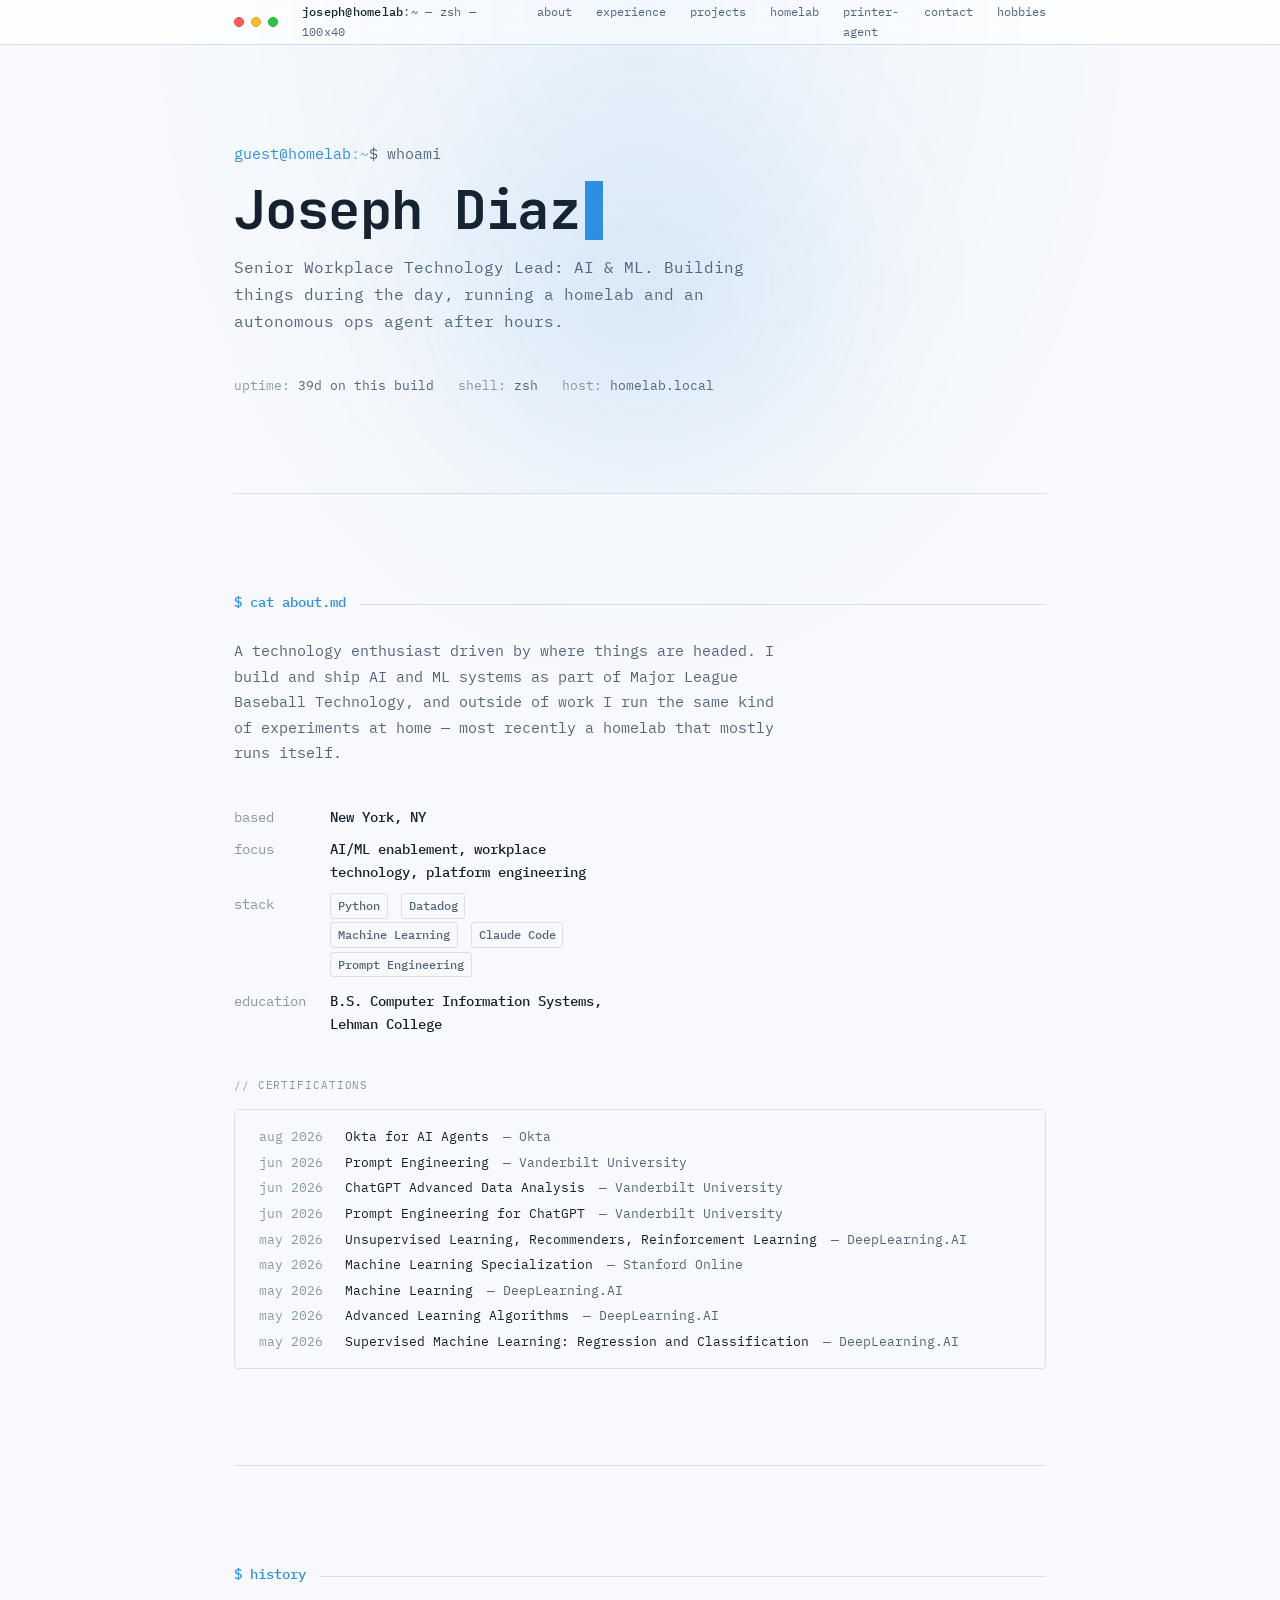
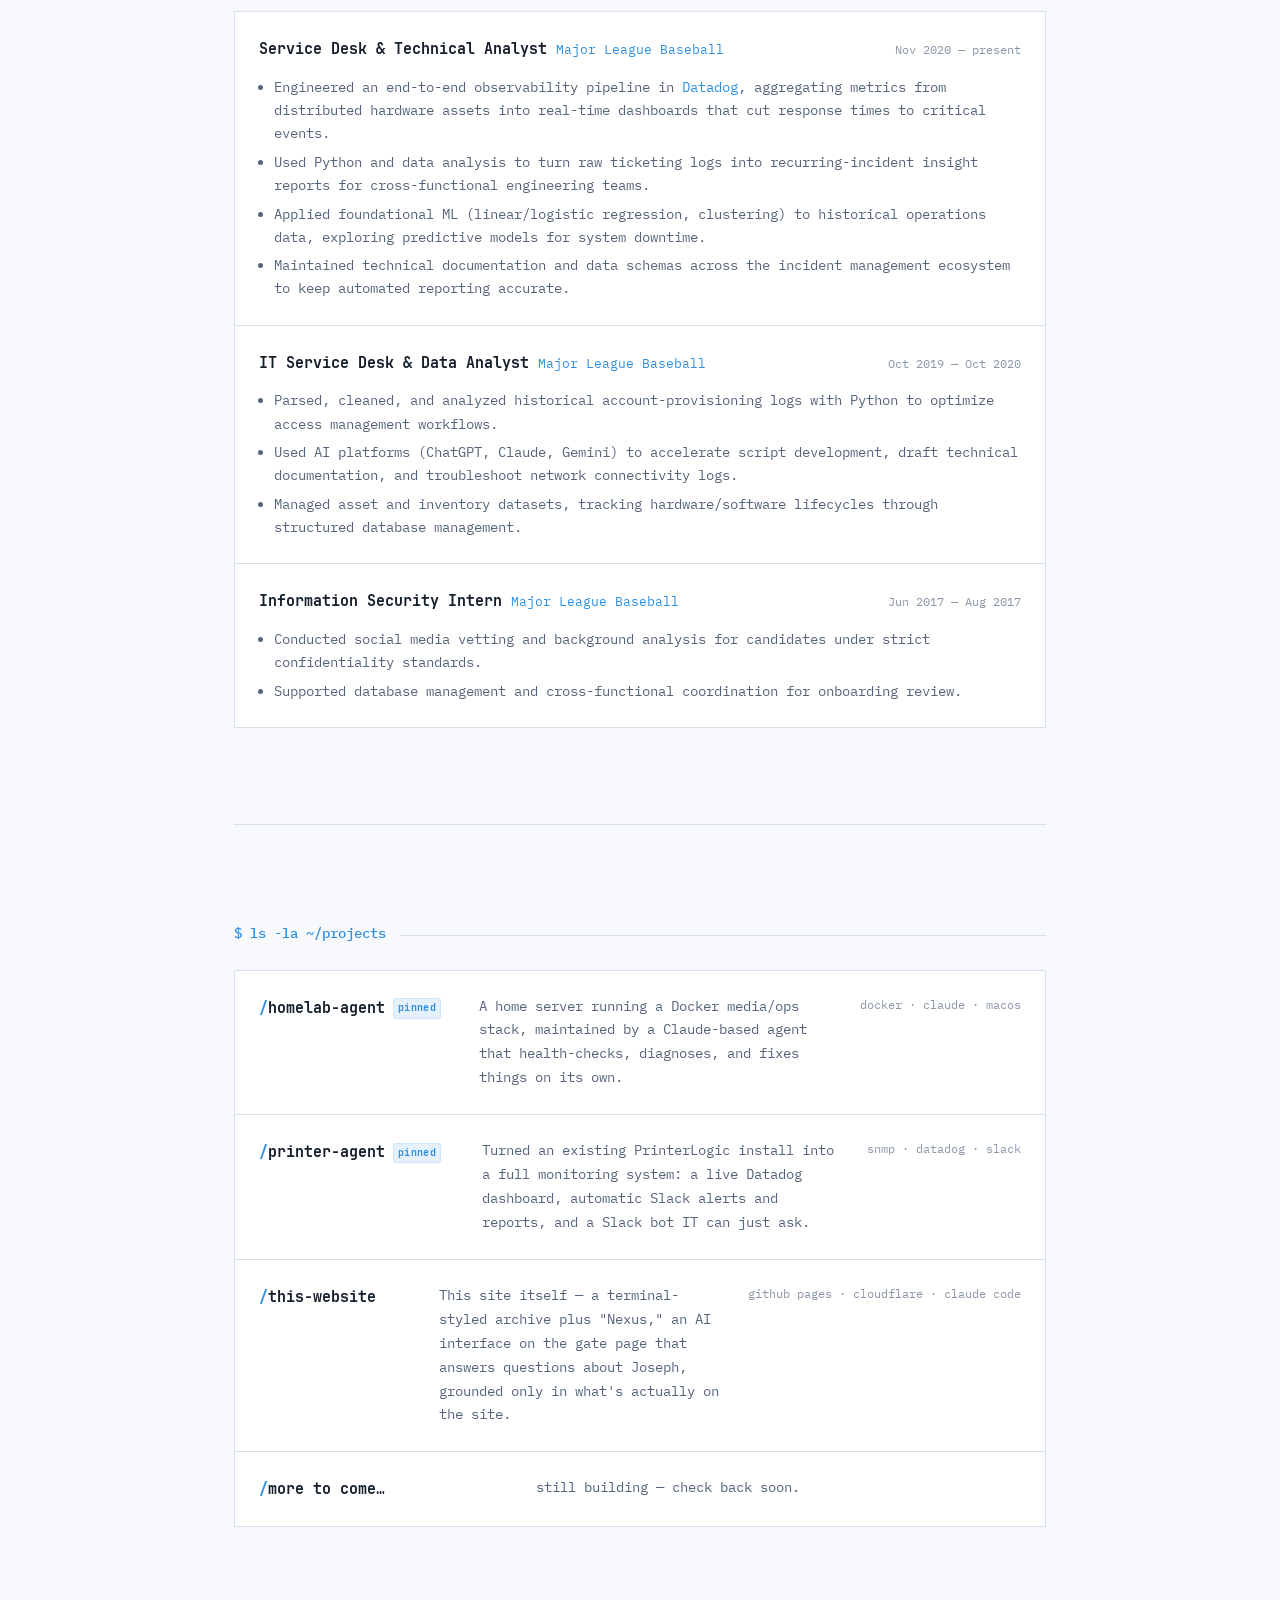
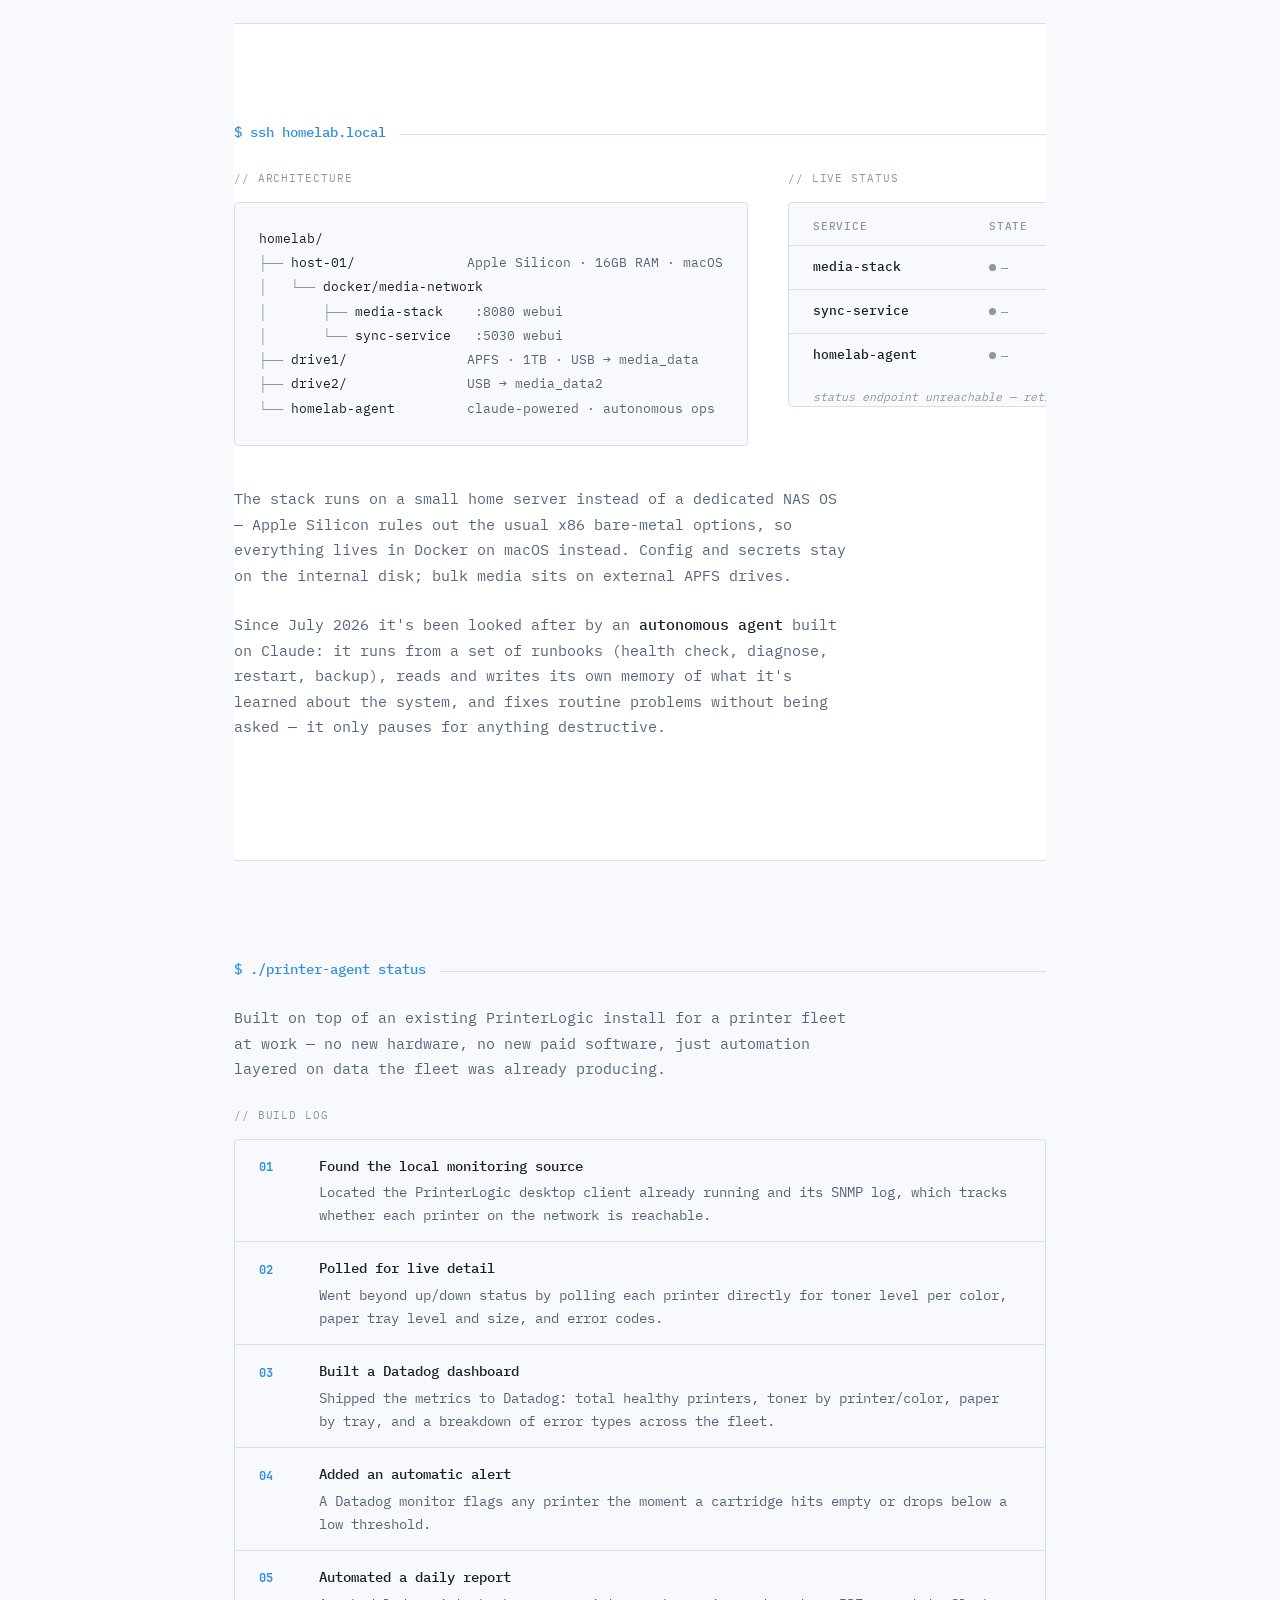
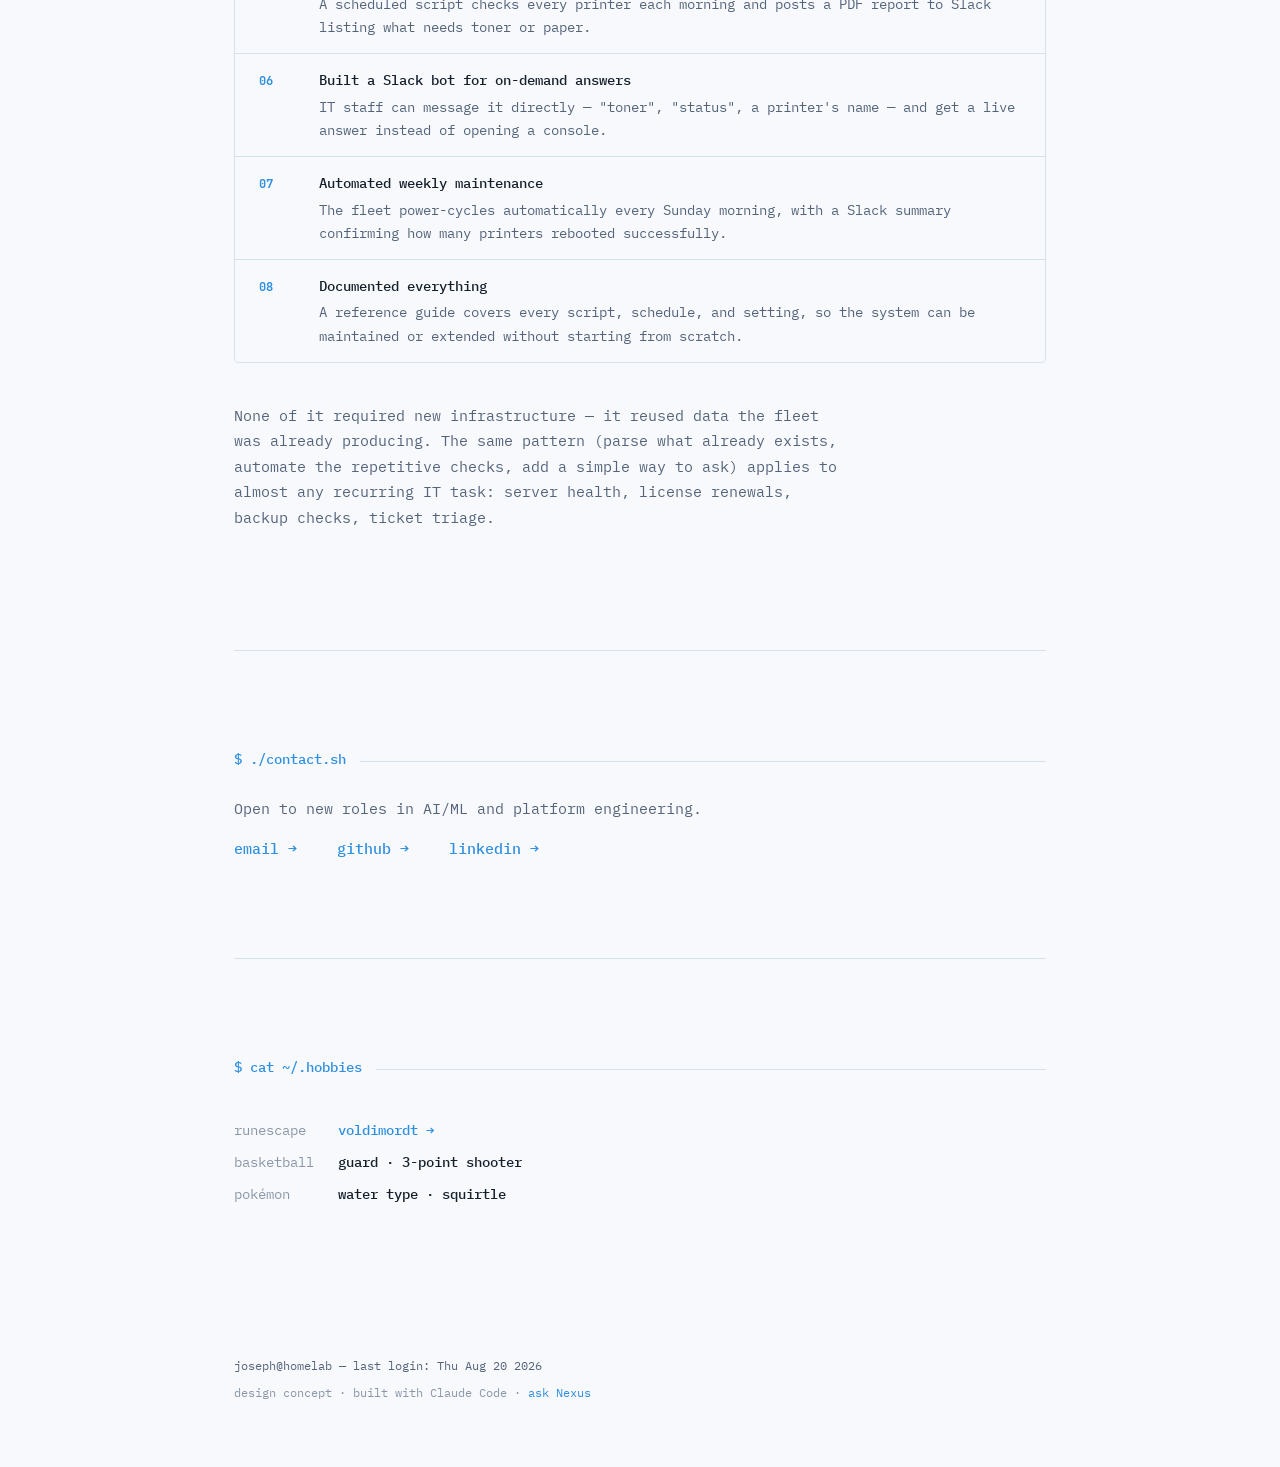
==== commit dec1ea29: "Rebrand gate page from The Eye to Nexus with a light theme and NEXBOT scene Replaces the dark termin" ====
--- a/portfolio.html
+++ b/portfolio.html
@@ -5,7 +5,7 @@
   <meta name="viewport" content="width=device-width, initial-scale=1" />
   <title>joseph@homelab</title>
   <meta name="description" content="Portfolio of Joseph Diaz — software engineer and homelab builder." />
-  <meta name="theme-color" content="#0b0f14" />
+  <meta name="theme-color" content="#f7f9fc" />
   <meta property="og:title" content="joseph@homelab" />
   <meta property="og:description" content="Portfolio of Joseph Diaz — software engineer and homelab builder." />
   <meta property="og:type" content="website" />
@@ -136,7 +136,7 @@
         </div>
         <div class="proj" data-reveal>
           <div class="proj-name"><span class="slash">/</span><a href="https://github.com/origine33/origine33.github.io" target="_blank" rel="noopener">this-website</a></div>
-          <div class="proj-desc">This site itself — a terminal-styled archive plus "The Eye," a fire-animated gate page where an LLM answers questions about Joseph, grounded only in what's actually on the site.</div>
+          <div class="proj-desc">This site itself — a terminal-styled archive plus "Nexus," an AI interface on the gate page that answers questions about Joseph, grounded only in what's actually on the site.</div>
           <div class="proj-tags">github pages · cloudflare · claude code</div>
         </div>
         <div class="proj" data-reveal>
@@ -293,7 +293,7 @@
 
     <footer>
       <div class="motd">joseph@homelab — last login: Thu Aug 20 2026</div>
-      <div>design concept · dark mode only, by design · <a href="/">consult the Eye</a></div>
+      <div>design concept · built with Claude Code · <a href="/">ask Nexus</a></div>
     </footer>
 
   </main>
--- a/assets/css/style.css
+++ b/assets/css/style.css
@@ -21,17 +21,18 @@
 }
 
 :root {
-  --bg: #0b0f14;
-  --surface: #121820;
-  --surface-raised: #1a222c;
-  --border: #263140;
-  --text: #e7e2d5;
-  --text-dim: #8b96a3;
-  --text-faint: #57626d;
-  --accent: #e3993b;
-  --accent-soft: rgba(227, 153, 59, 0.13);
-  --ok: #6fa97c;
-  --down: #d9695f;
+  --bg: #f7f9fc;
+  --surface: #ffffff;
+  --surface-raised: #eef4fb;
+  --border: #d7e1ec;
+  --text: #16202c;
+  --text-dim: #55647a;
+  --text-faint: #8b97a8;
+  --accent: #2f8fe0;
+  --accent-hover: #1f6fc0;
+  --accent-soft: rgba(47, 143, 224, 0.12);
+  --ok: #1f9d5c;
+  --down: #c9382d;
 
   --font-display: 'JetBrains Mono', ui-monospace, 'SF Mono', Menlo, monospace;
   --font-body: 'IBM Plex Mono', ui-monospace, 'SF Mono', Menlo, monospace;
@@ -46,7 +47,7 @@
 
 * { box-sizing: border-box; }
 
-html { color-scheme: dark; }
+html { color-scheme: light; }
 
 body {
   margin: 0;
@@ -59,30 +60,13 @@
   -webkit-font-smoothing: antialiased;
 }
 
-body::before {
-  content: '';
-  position: fixed;
-  inset: 0;
-  pointer-events: none;
-  z-index: 50;
-  background: repeating-linear-gradient(
-    to bottom,
-    rgba(255, 255, 255, 0.014) 0px,
-    rgba(255, 255, 255, 0.014) 1px,
-    transparent 1px,
-    transparent 3px
-  );
-  mix-blend-mode: overlay;
-}
-
 body::after {
   content: '';
   position: fixed;
   inset: 0;
   pointer-events: none;
   z-index: 49;
-  background: radial-gradient(ellipse at 50% 0%, rgba(227, 153, 59, 0.05), transparent 55%),
-              radial-gradient(ellipse at 50% 100%, rgba(0, 0, 0, 0.35), transparent 60%);
+  background: radial-gradient(ellipse at 50% 0%, rgba(47, 143, 224, 0.06), transparent 55%);
 }
 
 a { color: var(--accent); text-decoration: none; }
@@ -134,7 +118,7 @@
   position: sticky;
   top: 0;
   z-index: 40;
-  background: rgba(11, 15, 20, 0.86);
+  background: rgba(255, 255, 255, 0.86);
   backdrop-filter: blur(10px);
   border-bottom: 1px solid var(--border);
 }
@@ -155,9 +139,9 @@
   background: var(--surface-raised);
   border: 1px solid var(--border);
 }
-.dots span:nth-child(1) { background: #4a3226; border-color: #5c3f2d; }
-.dots span:nth-child(2) { background: #4a4326; border-color: #5c522d; }
-.dots span:nth-child(3) { background: #2c4433; border-color: #37543f; }
+.dots span:nth-child(1) { background: #ff5f57; border-color: #e0443e; }
+.dots span:nth-child(2) { background: #febc2e; border-color: #dea123; }
+.dots span:nth-child(3) { background: #28c840; border-color: #1aab29; }
 
 .titlebar-tab {
   font-size: 0.75rem;
@@ -246,7 +230,7 @@
   width: 700px;
   height: 700px;
   margin-left: -350px;
-  background: radial-gradient(circle at 50% 50%, rgba(227, 153, 59, 0.10), transparent 60%);
+  background: radial-gradient(circle at 50% 50%, rgba(47, 143, 224, 0.12), transparent 60%);
   filter: blur(40px);
   pointer-events: none;
   z-index: -1;
@@ -380,7 +364,7 @@
 .role:hover {
   background: var(--surface-raised);
   transform: translateY(-2px);
-  box-shadow: 0 6px 16px rgba(0, 0, 0, 0.28);
+  box-shadow: 0 6px 16px rgba(30, 60, 100, 0.12);
 }
 
 .role-head {
@@ -433,7 +417,7 @@
 .proj:hover {
   background: var(--surface-raised);
   transform: translateY(-2px);
-  box-shadow: 0 6px 16px rgba(0, 0, 0, 0.28);
+  box-shadow: 0 6px 16px rgba(30, 60, 100, 0.12);
 }
 
 .proj-name {
@@ -482,7 +466,7 @@
   right: -10%;
   width: 600px;
   height: 600px;
-  background: radial-gradient(circle at 50% 50%, rgba(123, 176, 201, 0.08), transparent 60%);
+  background: radial-gradient(circle at 50% 50%, rgba(99, 140, 255, 0.10), transparent 60%);
   filter: blur(45px);
   pointer-events: none;
   z-index: -1;
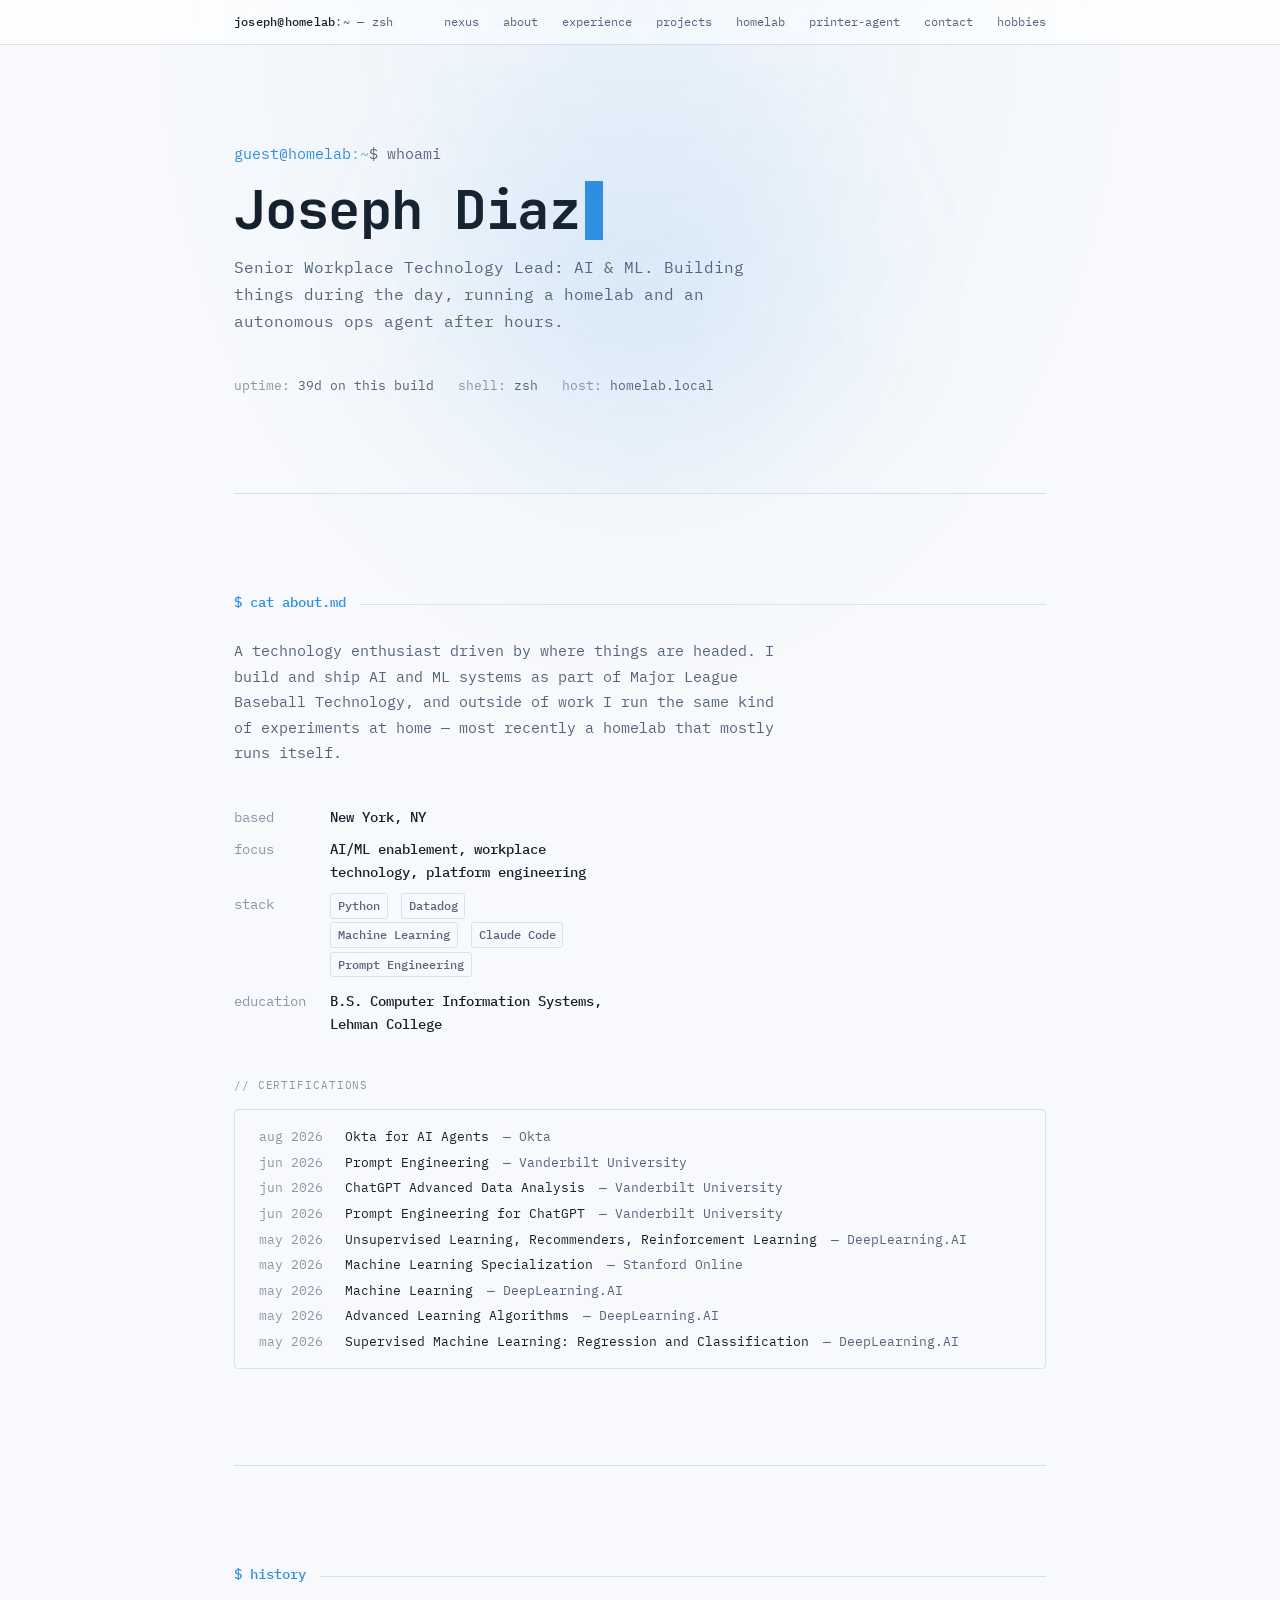
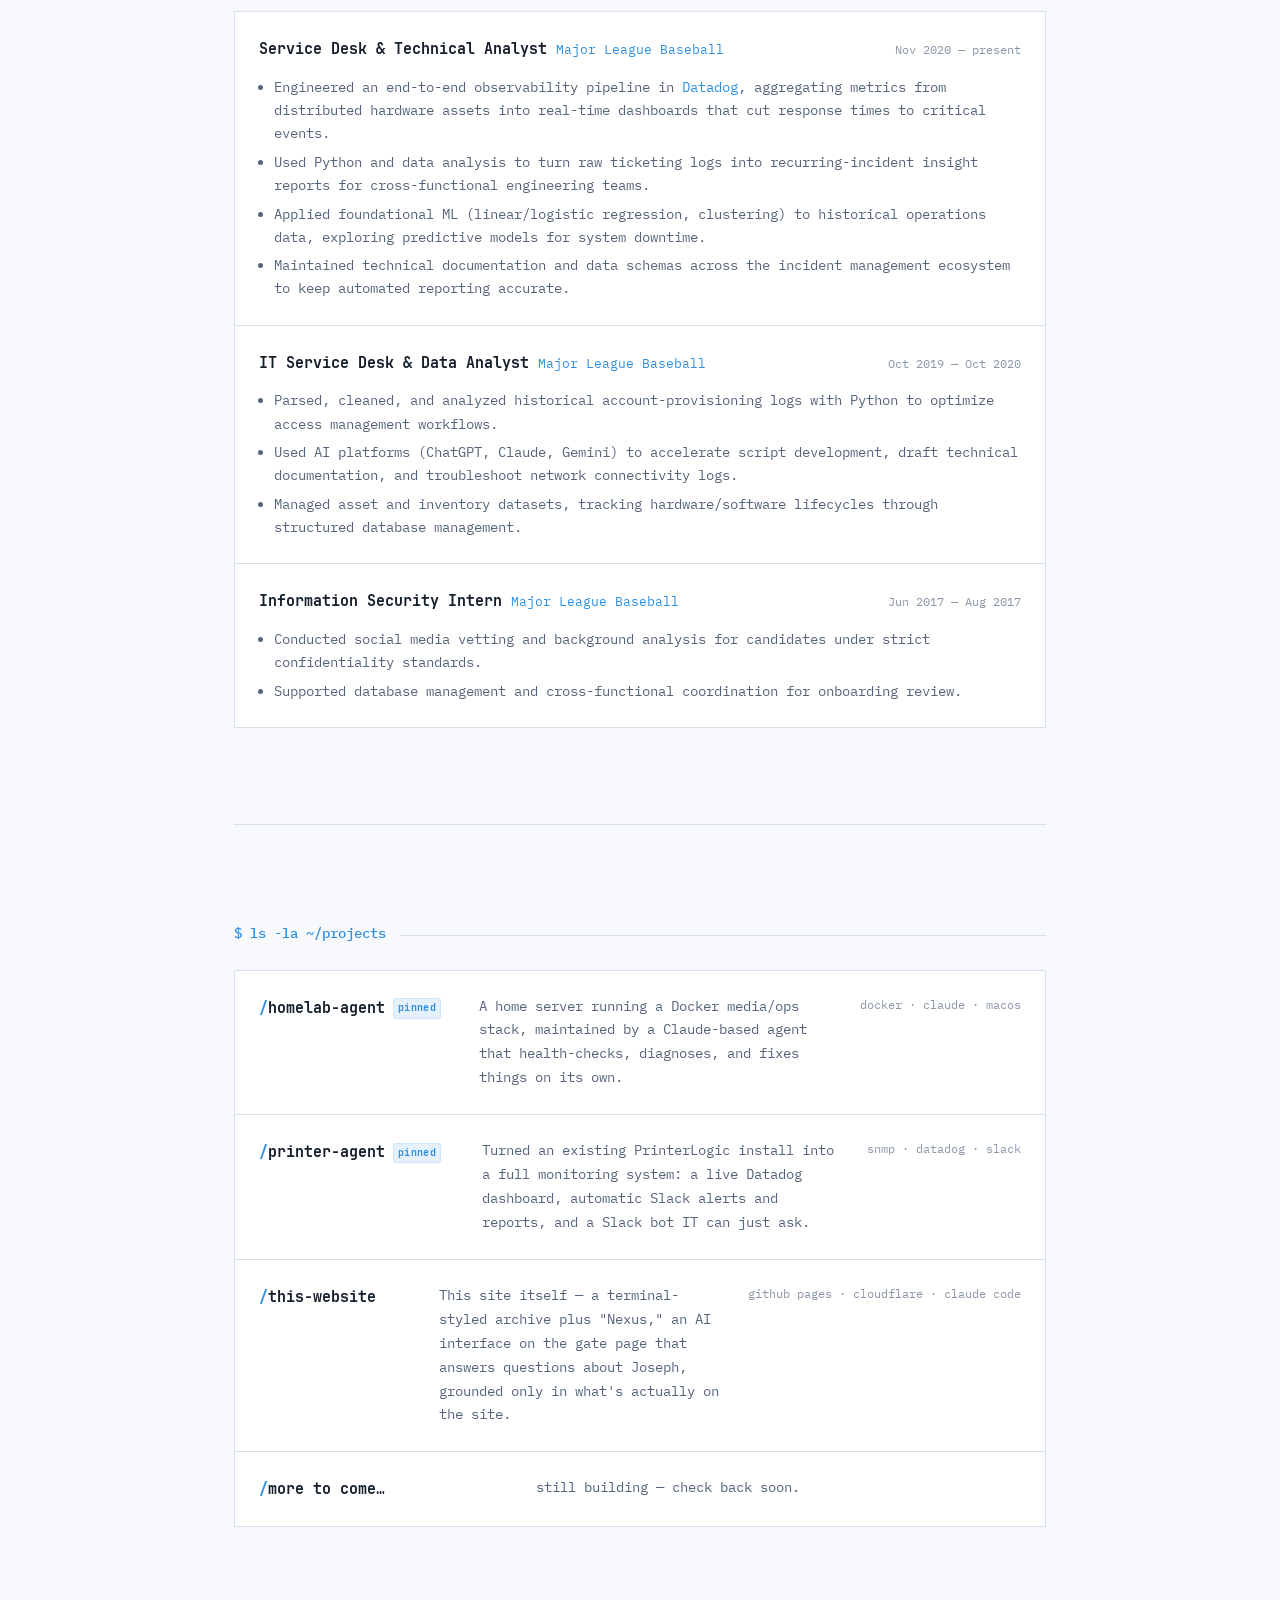
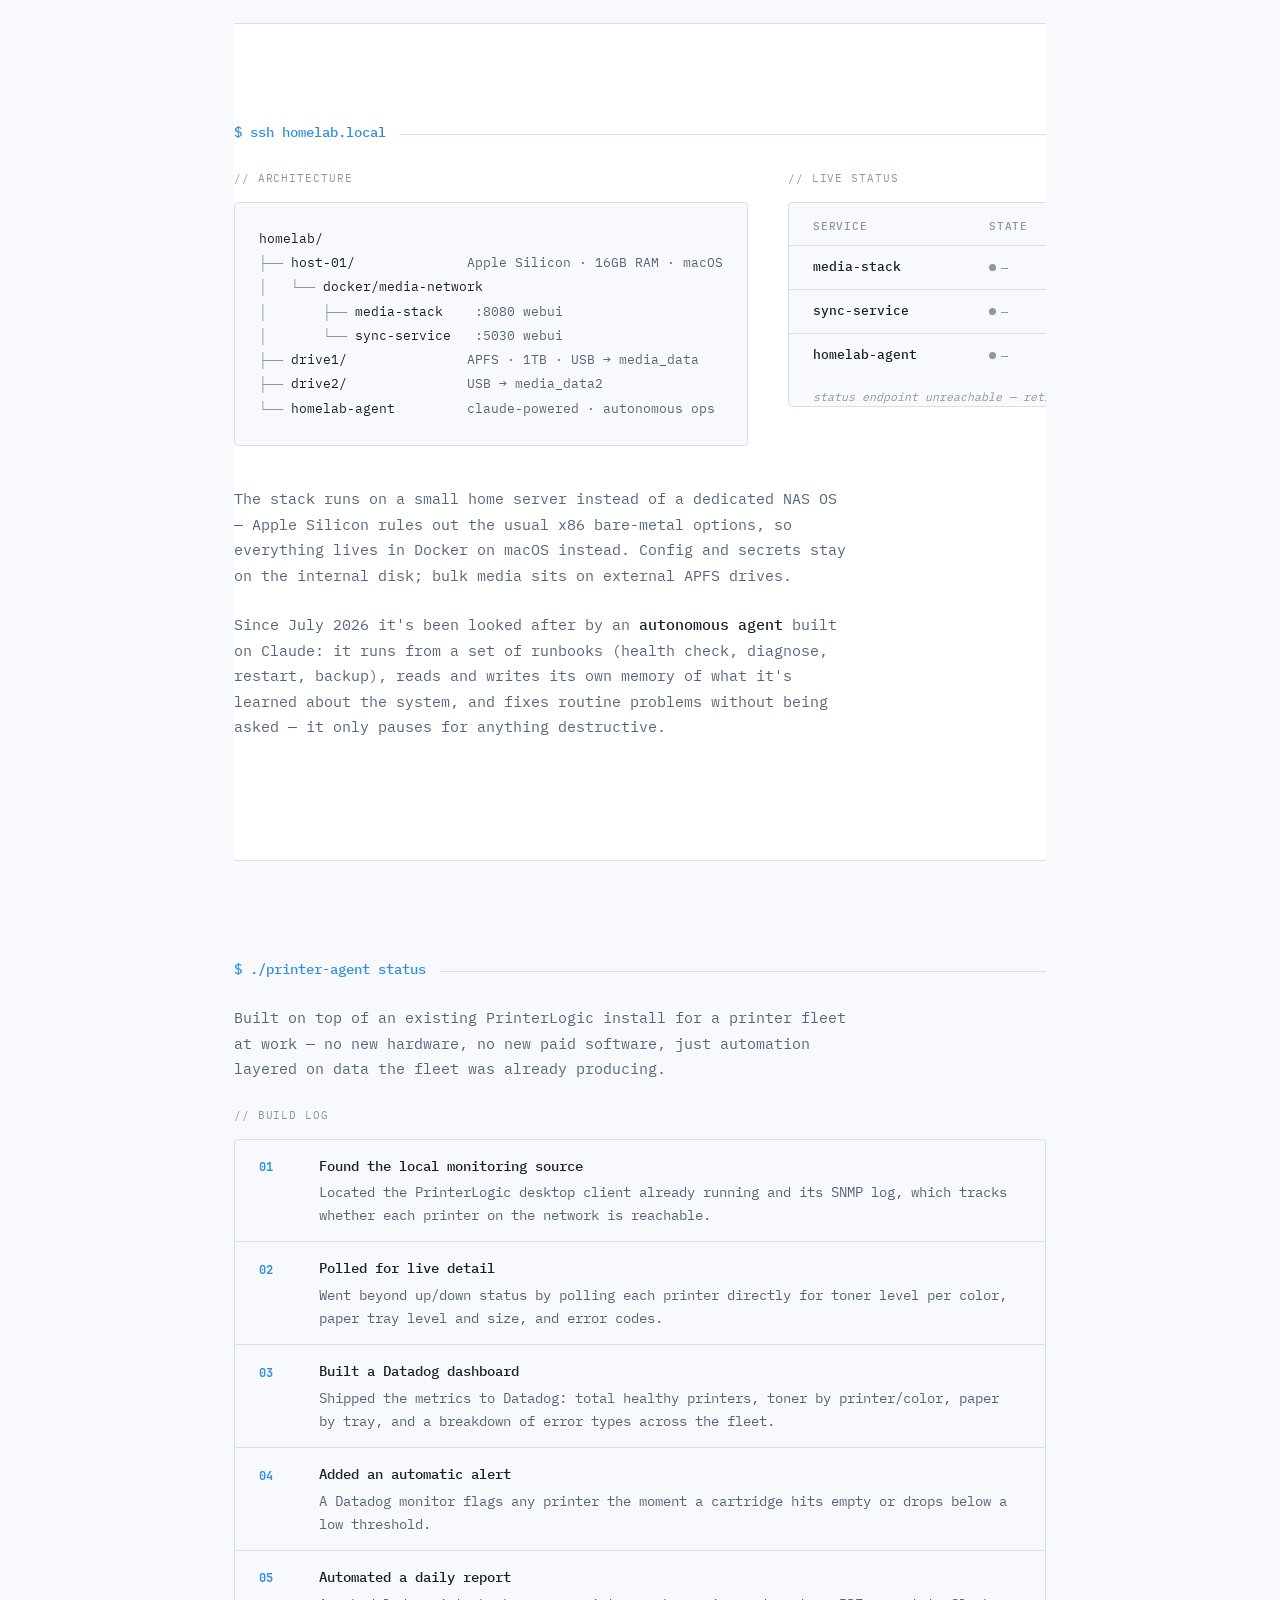
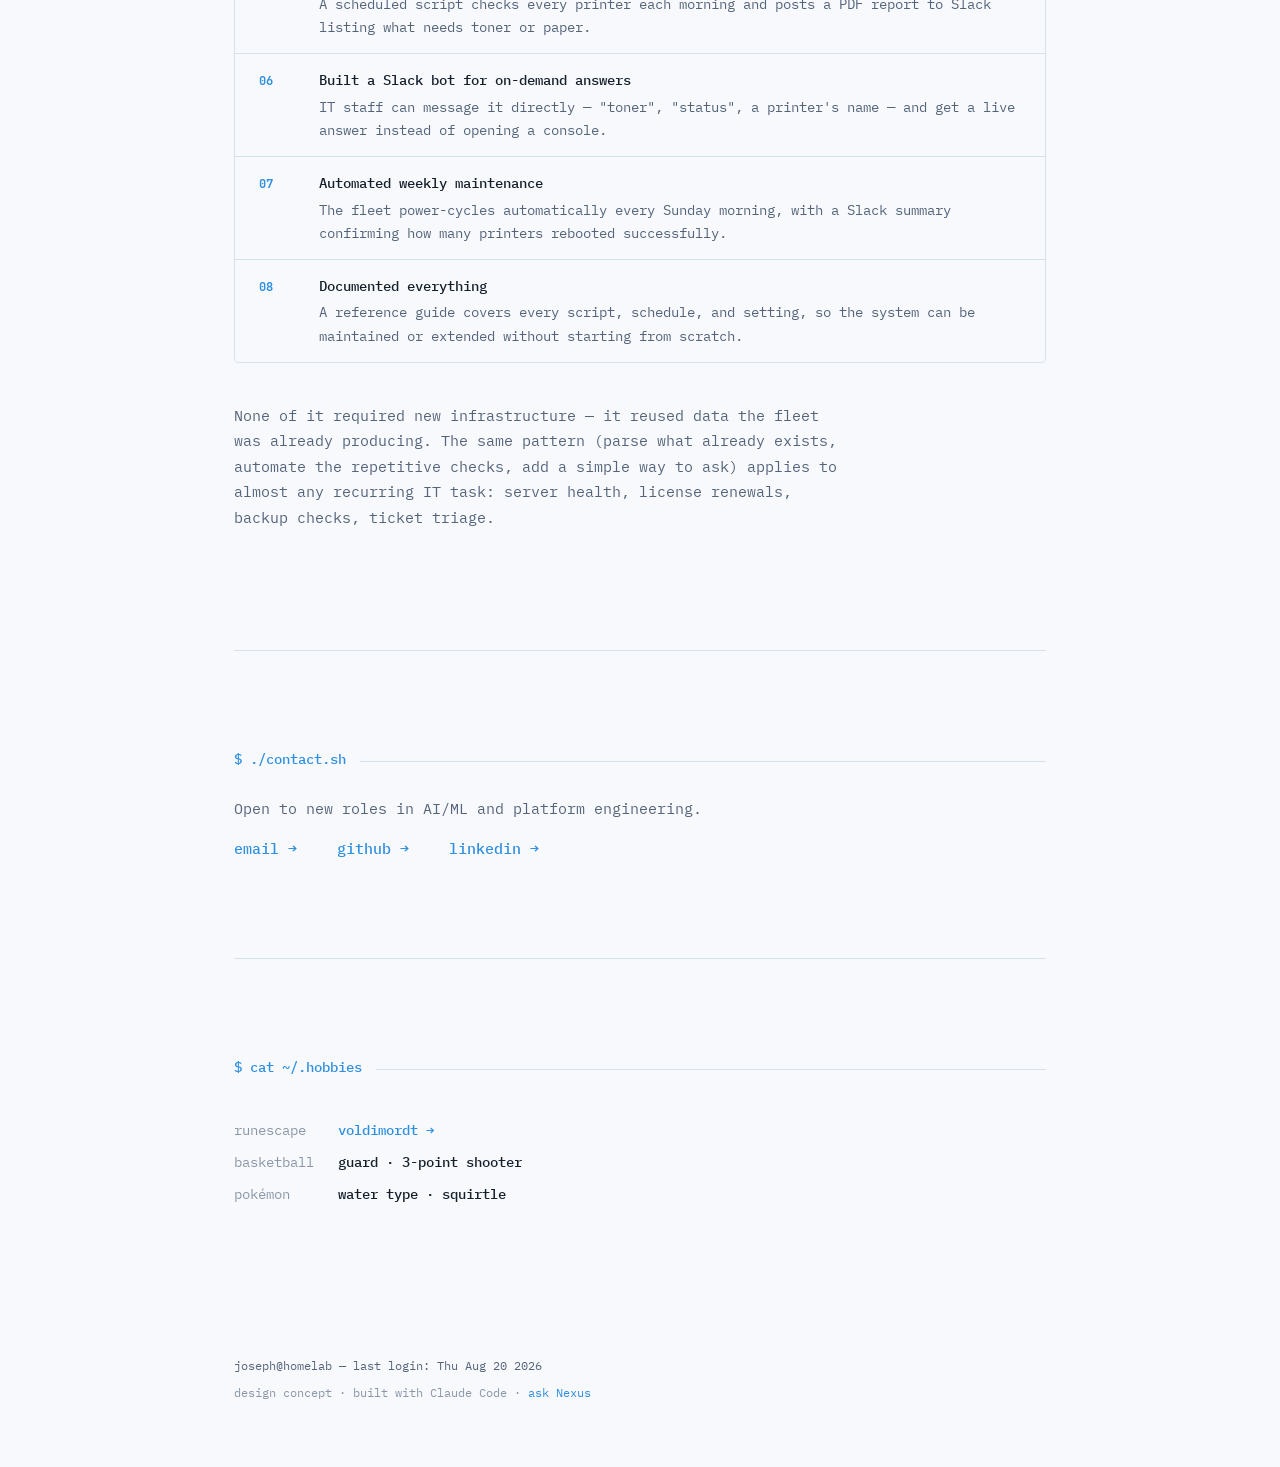
==== commit 554b1278: "Clean up portfolio titlebar and add a link back to Nexus Removes the macOS-style traffic-light dots " ====
--- a/portfolio.html
+++ b/portfolio.html
@@ -18,9 +18,9 @@
 
   <div class="titlebar">
     <div class="titlebar-inner">
-      <div class="dots"><span></span><span></span><span></span></div>
-      <div class="titlebar-tab"><strong>joseph@homelab</strong>:~ — zsh — 100x40</div>
+      <div class="titlebar-tab"><strong>joseph@homelab</strong>:~ — zsh</div>
       <nav class="titlebar-nav">
+        <a href="/">nexus</a>
         <a href="#about">about</a>
         <a href="#experience">experience</a>
         <a href="#projects">projects</a>
--- a/assets/css/style.css
+++ b/assets/css/style.css
@@ -133,16 +133,6 @@
   gap: var(--space-3);
 }
 
-.dots { display: flex; gap: 7px; flex-shrink: 0; }
-.dots span {
-  width: 10px; height: 10px; border-radius: 50%;
-  background: var(--surface-raised);
-  border: 1px solid var(--border);
-}
-.dots span:nth-child(1) { background: #ff5f57; border-color: #e0443e; }
-.dots span:nth-child(2) { background: #febc2e; border-color: #dea123; }
-.dots span:nth-child(3) { background: #28c840; border-color: #1aab29; }
-
 .titlebar-tab {
   font-size: 0.75rem;
   color: var(--text-dim);
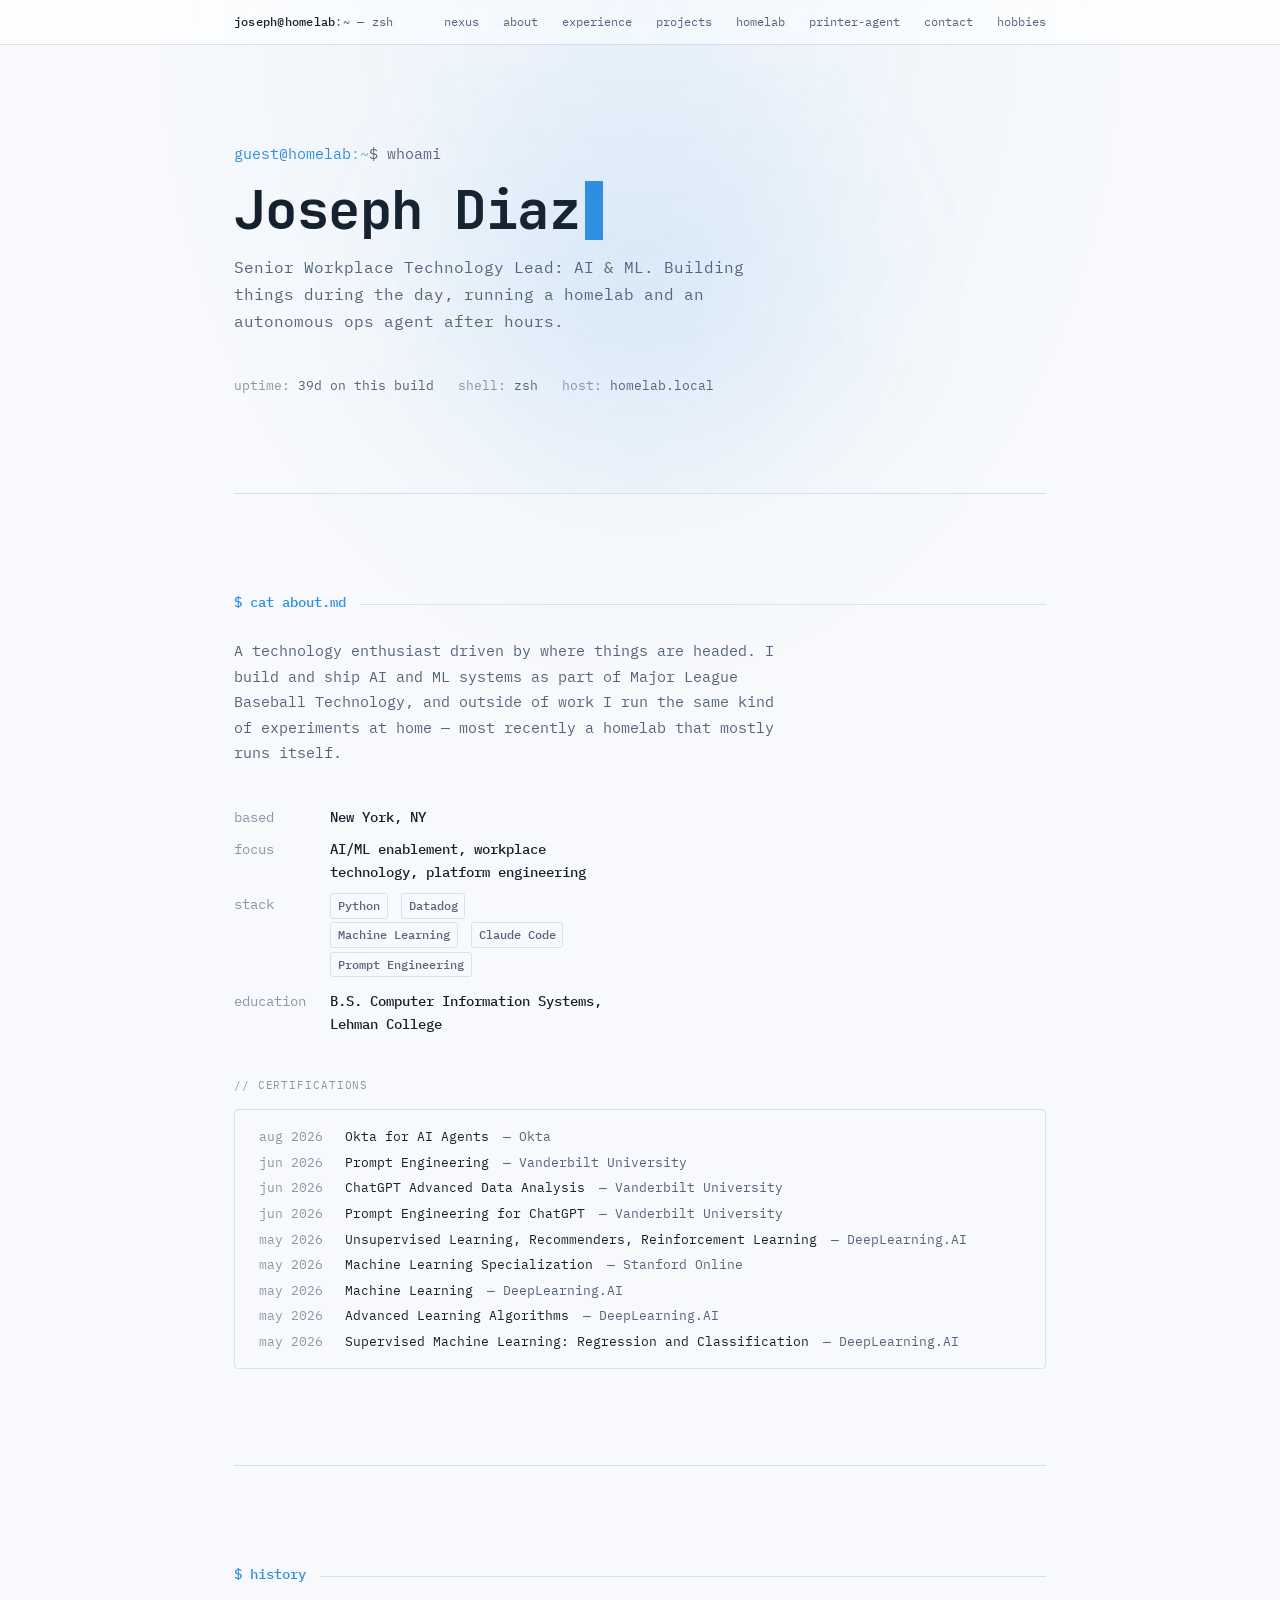
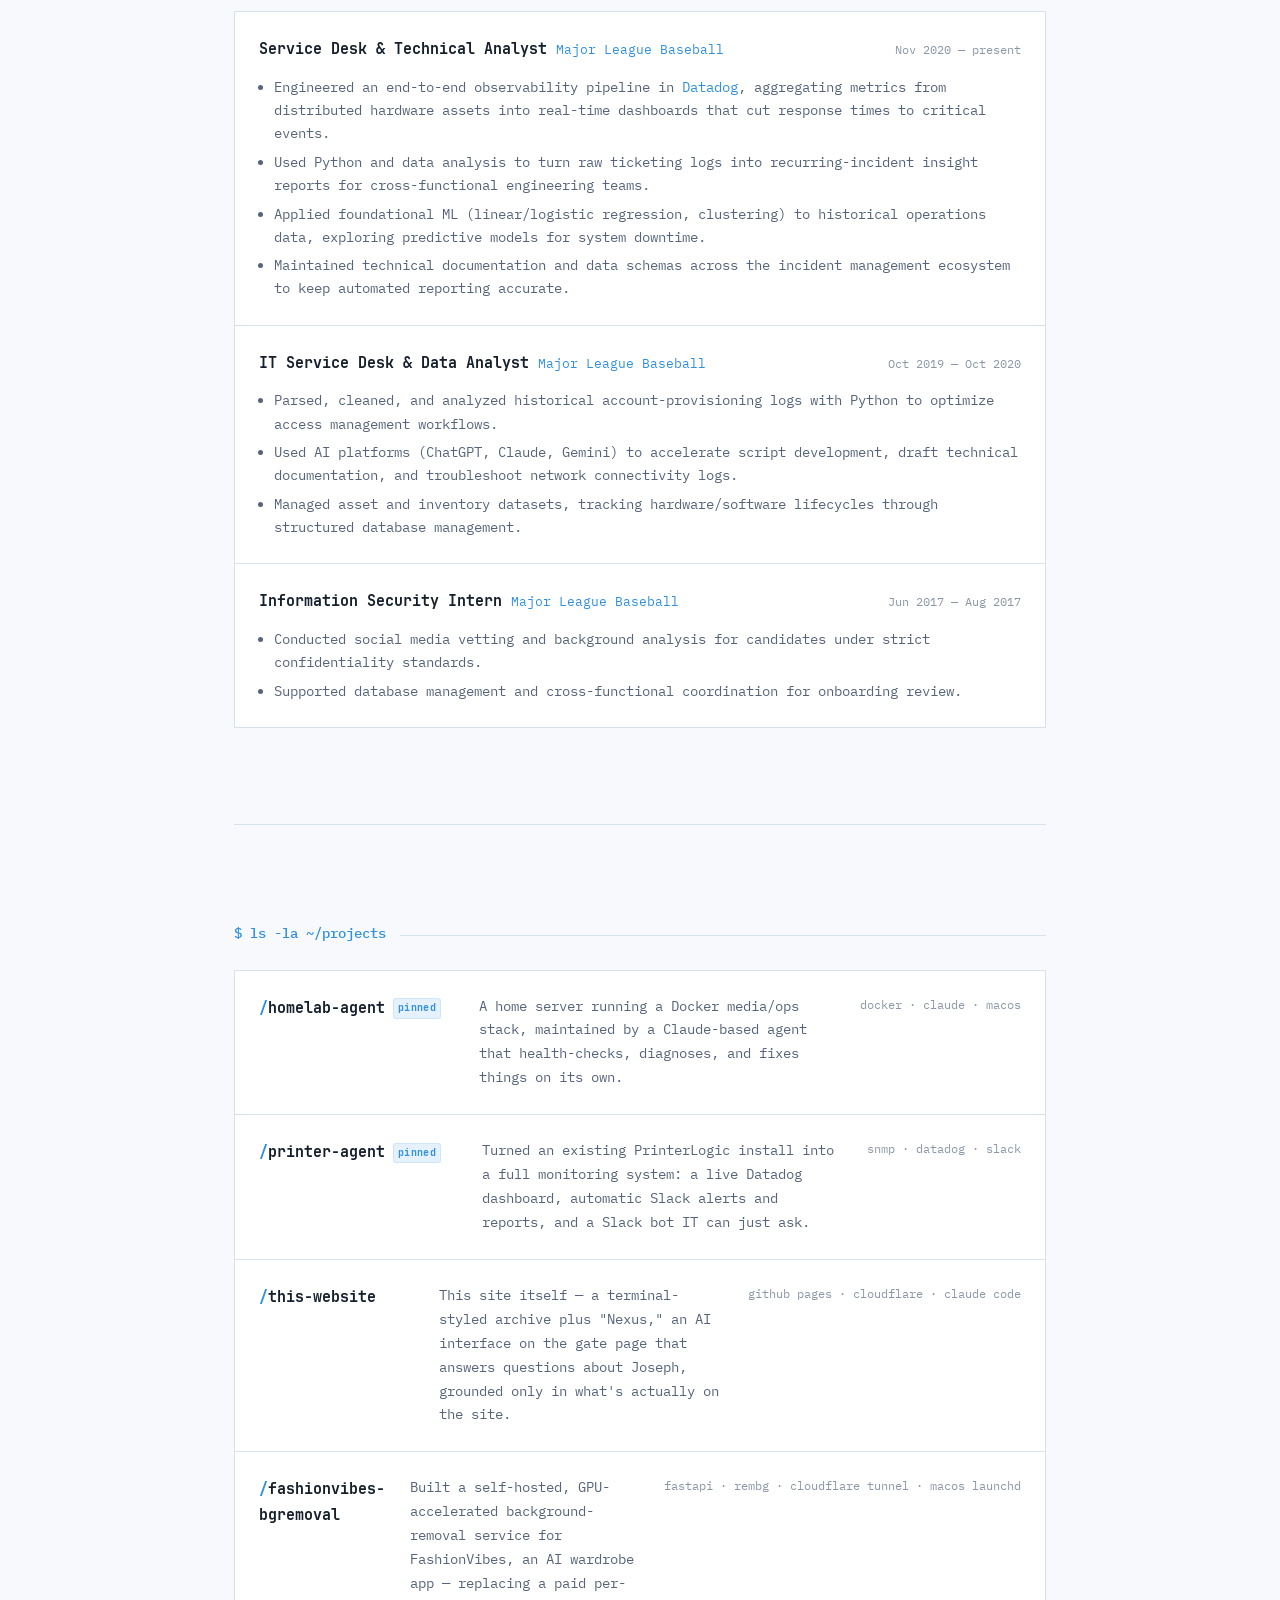
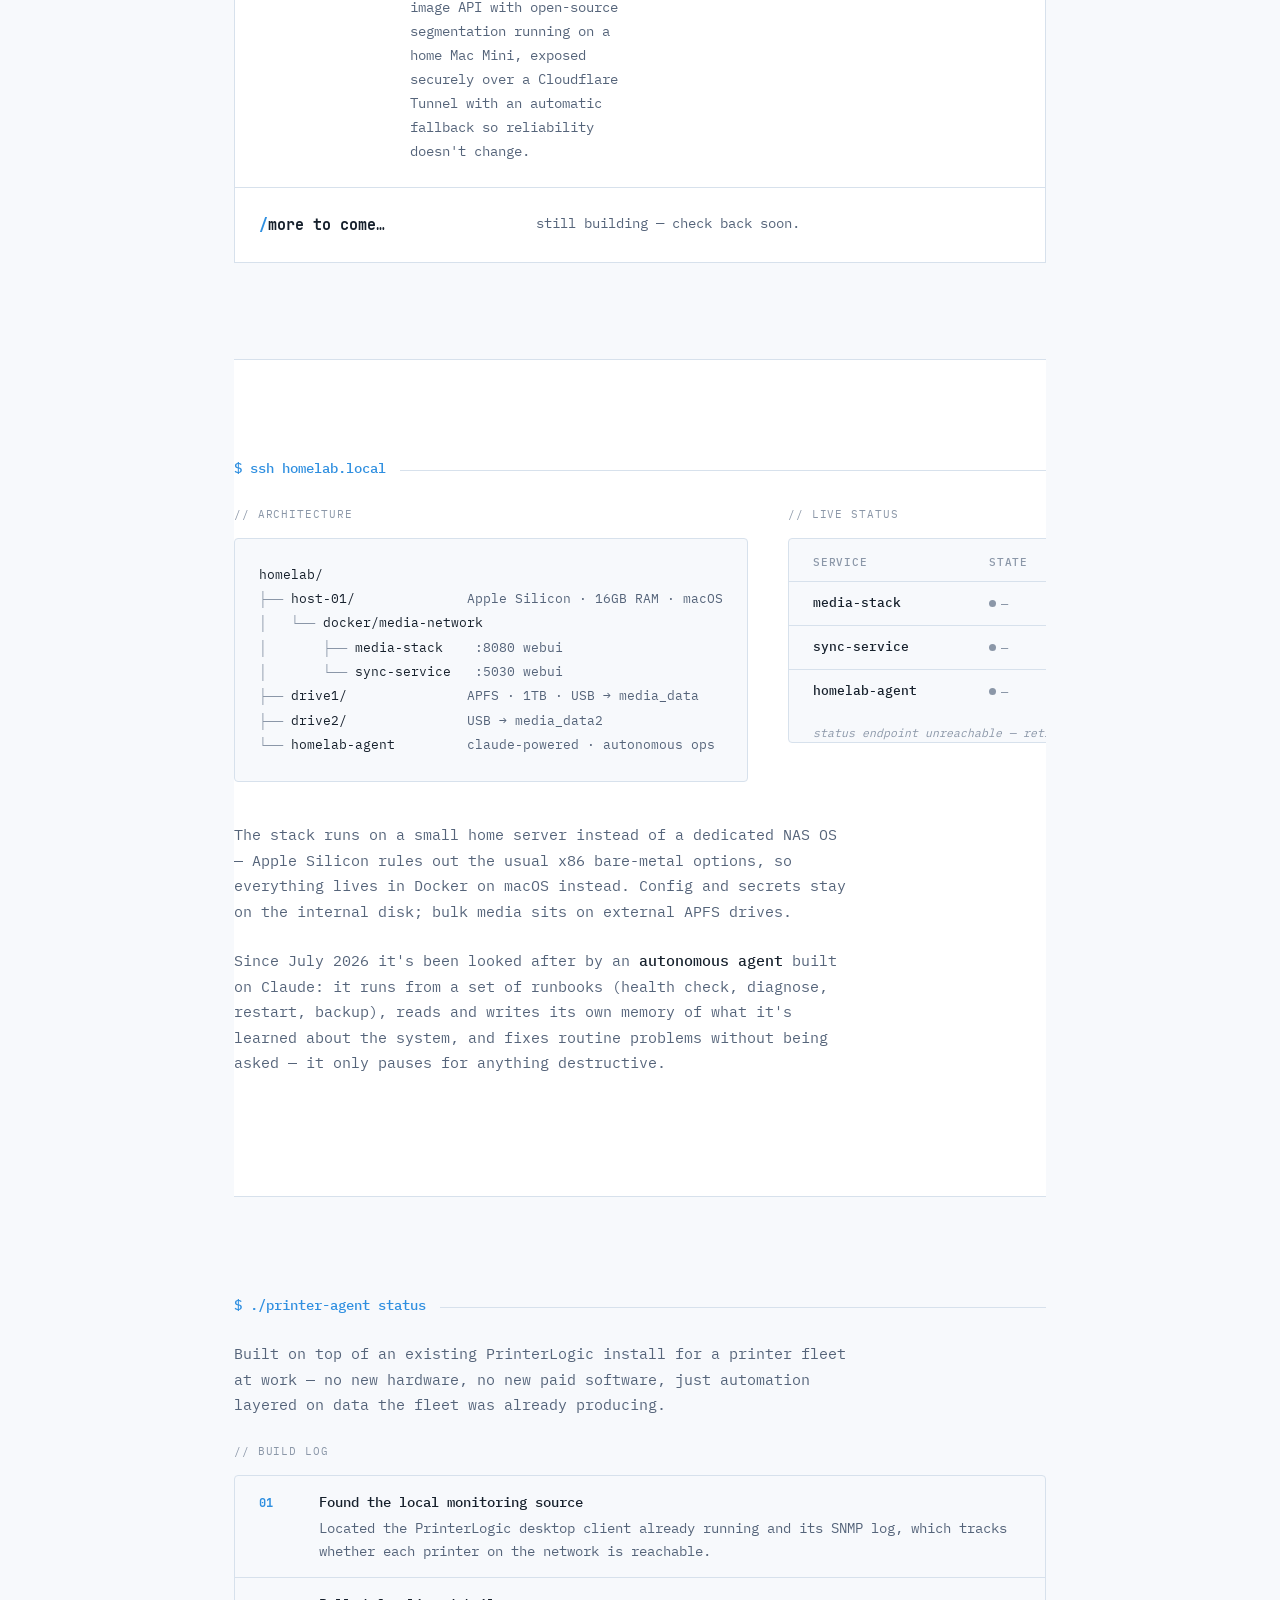
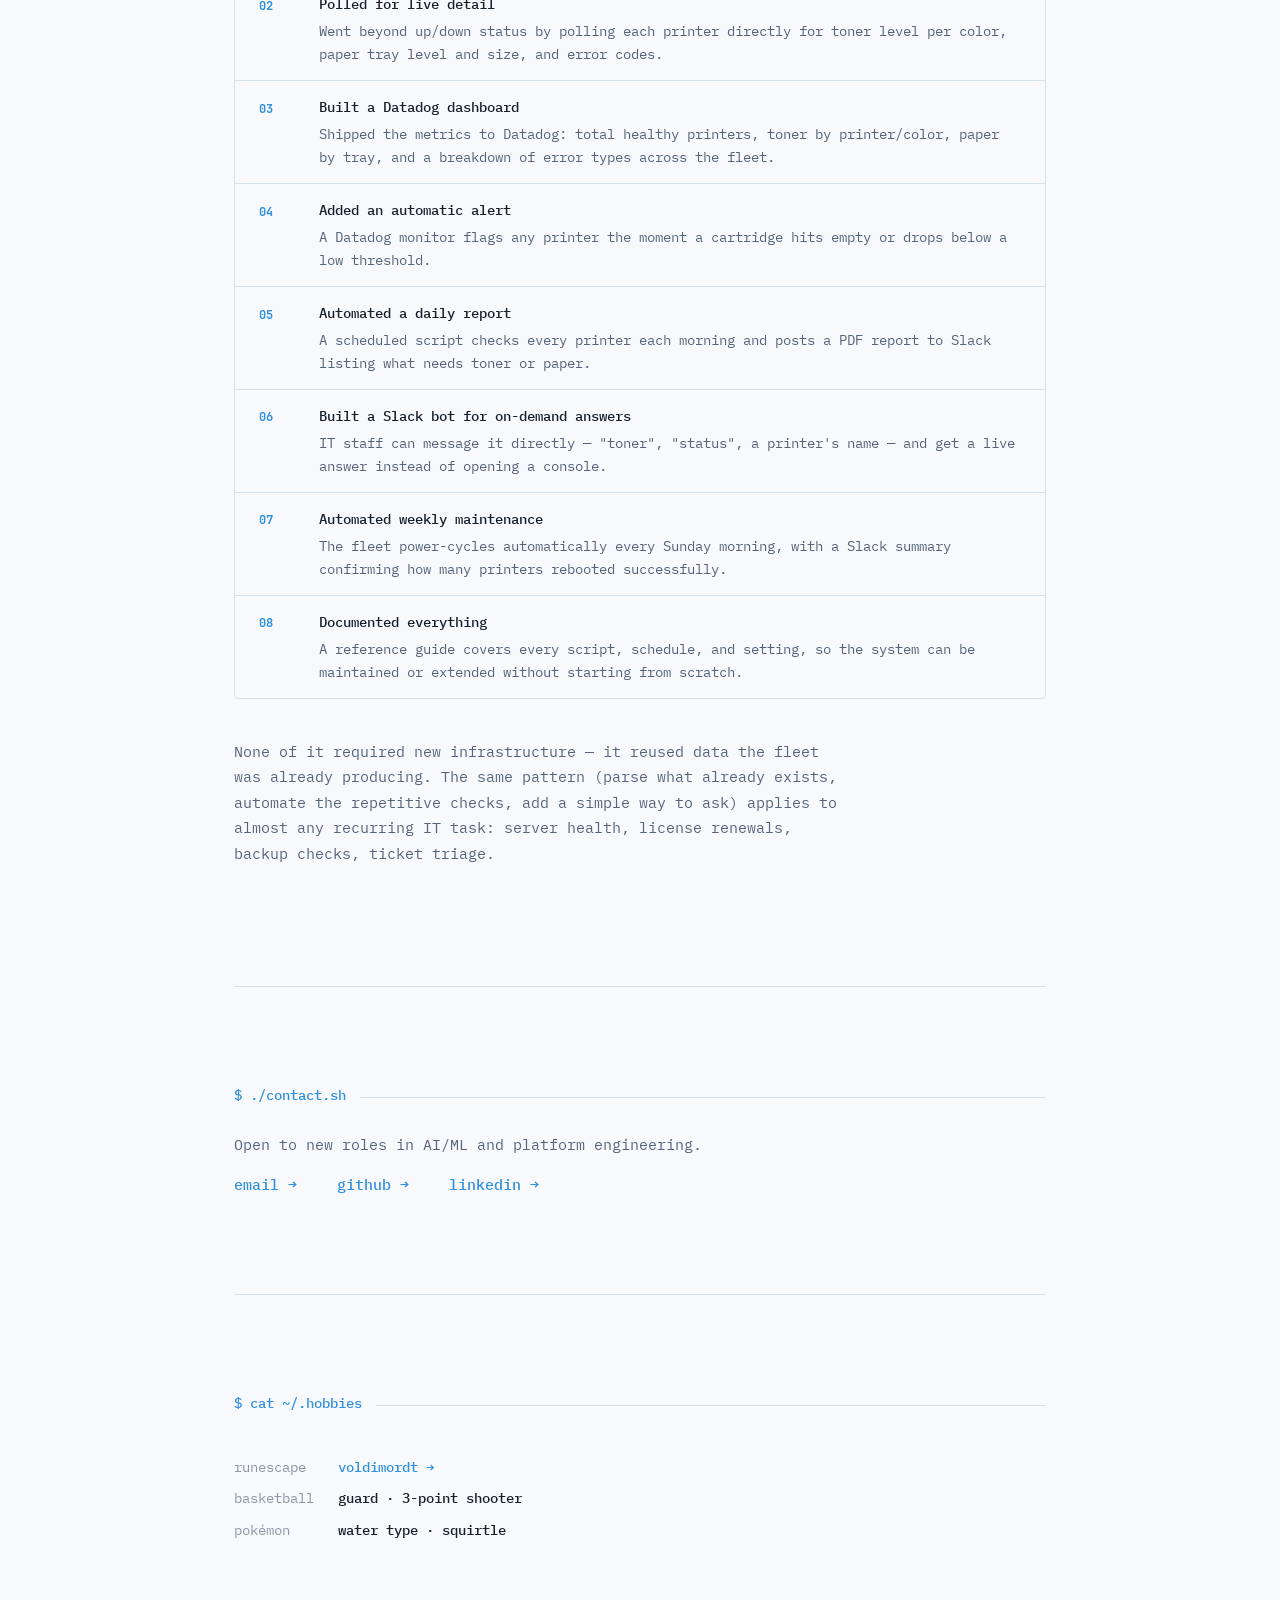
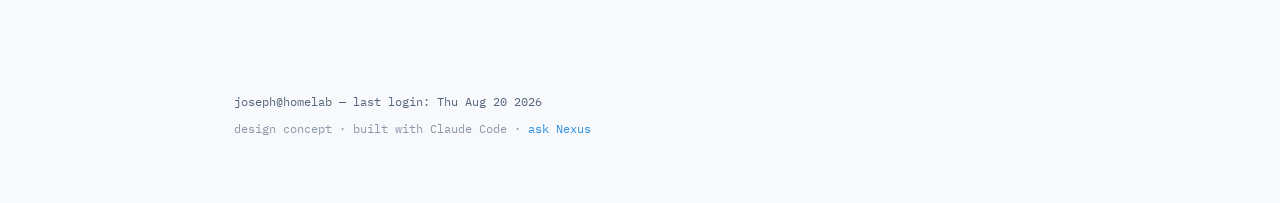
==== commit afdfd750: "Add FashionVibes background-removal service to projects Highlights the self-hosted, GPU-accelerated " ====
--- a/portfolio.html
+++ b/portfolio.html
@@ -2,7 +2,7 @@
 <html lang="en">
 <head>
   <meta charset="utf-8" />
-  <meta name="viewport" content="width=device-width, initial-scale=1" />
+  <meta name="viewport" content="width=device-width, initial-scale=1, viewport-fit=cover" />
   <title>joseph@homelab</title>
   <meta name="description" content="Portfolio of Joseph Diaz — software engineer and homelab builder." />
   <meta name="theme-color" content="#f7f9fc" />
@@ -138,6 +138,11 @@
           <div class="proj-name"><span class="slash">/</span><a href="https://github.com/origine33/origine33.github.io" target="_blank" rel="noopener">this-website</a></div>
           <div class="proj-desc">This site itself — a terminal-styled archive plus "Nexus," an AI interface on the gate page that answers questions about Joseph, grounded only in what's actually on the site.</div>
           <div class="proj-tags">github pages · cloudflare · claude code</div>
+        </div>
+        <div class="proj" data-reveal>
+          <div class="proj-name"><span class="slash">/</span><a href="https://fashionvibes.cc" target="_blank" rel="noopener">fashionvibes-bgremoval</a></div>
+          <div class="proj-desc">Built a self-hosted, GPU-accelerated background-removal service for FashionVibes, an AI wardrobe app — replacing a paid per-image API with open-source segmentation running on a home Mac Mini, exposed securely over a Cloudflare Tunnel with an automatic fallback so reliability doesn't change.</div>
+          <div class="proj-tags">fastapi · rembg · cloudflare tunnel · macos launchd</div>
         </div>
         <div class="proj" data-reveal>
           <div class="proj-name"><span class="slash">/</span><span class="fill">more to come…</span></div>
--- a/assets/css/style.css
+++ b/assets/css/style.css
@@ -168,7 +168,28 @@
 .titlebar-nav a:hover::after { transform: scaleX(1); }
 
 @media (max-width: 640px) {
-  .titlebar-nav { display: none; }
+  /* Padding-top on .titlebar-inner alone doesn't move the bar itself — a
+     sticky element's top edge sits flush at the true top of the page
+     regardless of its own content's padding. Push the whole bar down by
+     giving body matching top spacing, with .titlebar's sticky offset set
+     to the same value so it stays put (rather than jumping flush to the
+     true top) once scrolled past that point. */
+  body { padding-top: max(1.75rem, env(safe-area-inset-top) + 0.75rem); }
+  .titlebar { top: max(1.75rem, env(safe-area-inset-top) + 0.75rem); }
+  .titlebar-tab { display: none; }
+  .titlebar-inner {
+    padding-top: 0.6rem;
+    padding-bottom: 0.6rem;
+    height: auto;
+  }
+  .titlebar-nav {
+    overflow-x: auto;
+    flex-shrink: 1;
+    -webkit-overflow-scrolling: touch;
+    scrollbar-width: none;
+  }
+  .titlebar-nav::-webkit-scrollbar { display: none; }
+  .titlebar-nav a { flex-shrink: 0; }
 }
 
 /* ---------- section eyebrow (command line) ---------- */
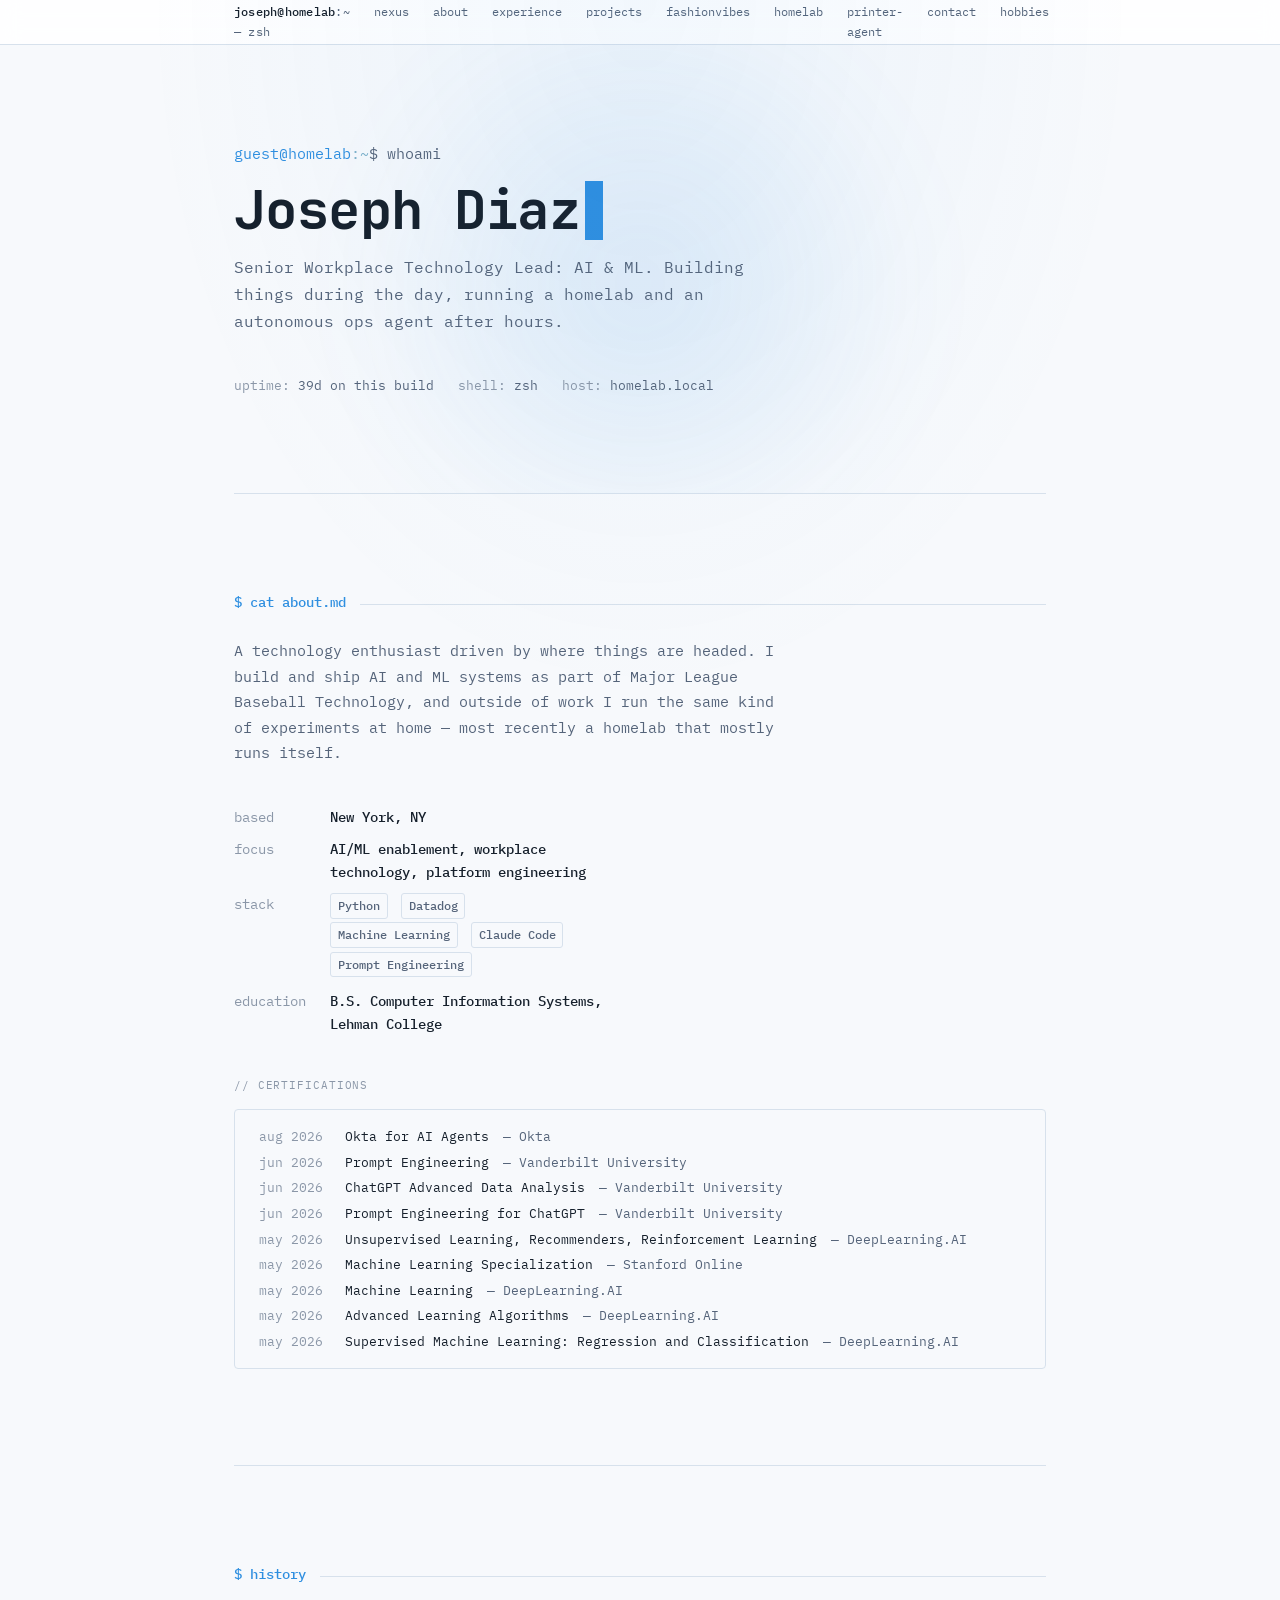
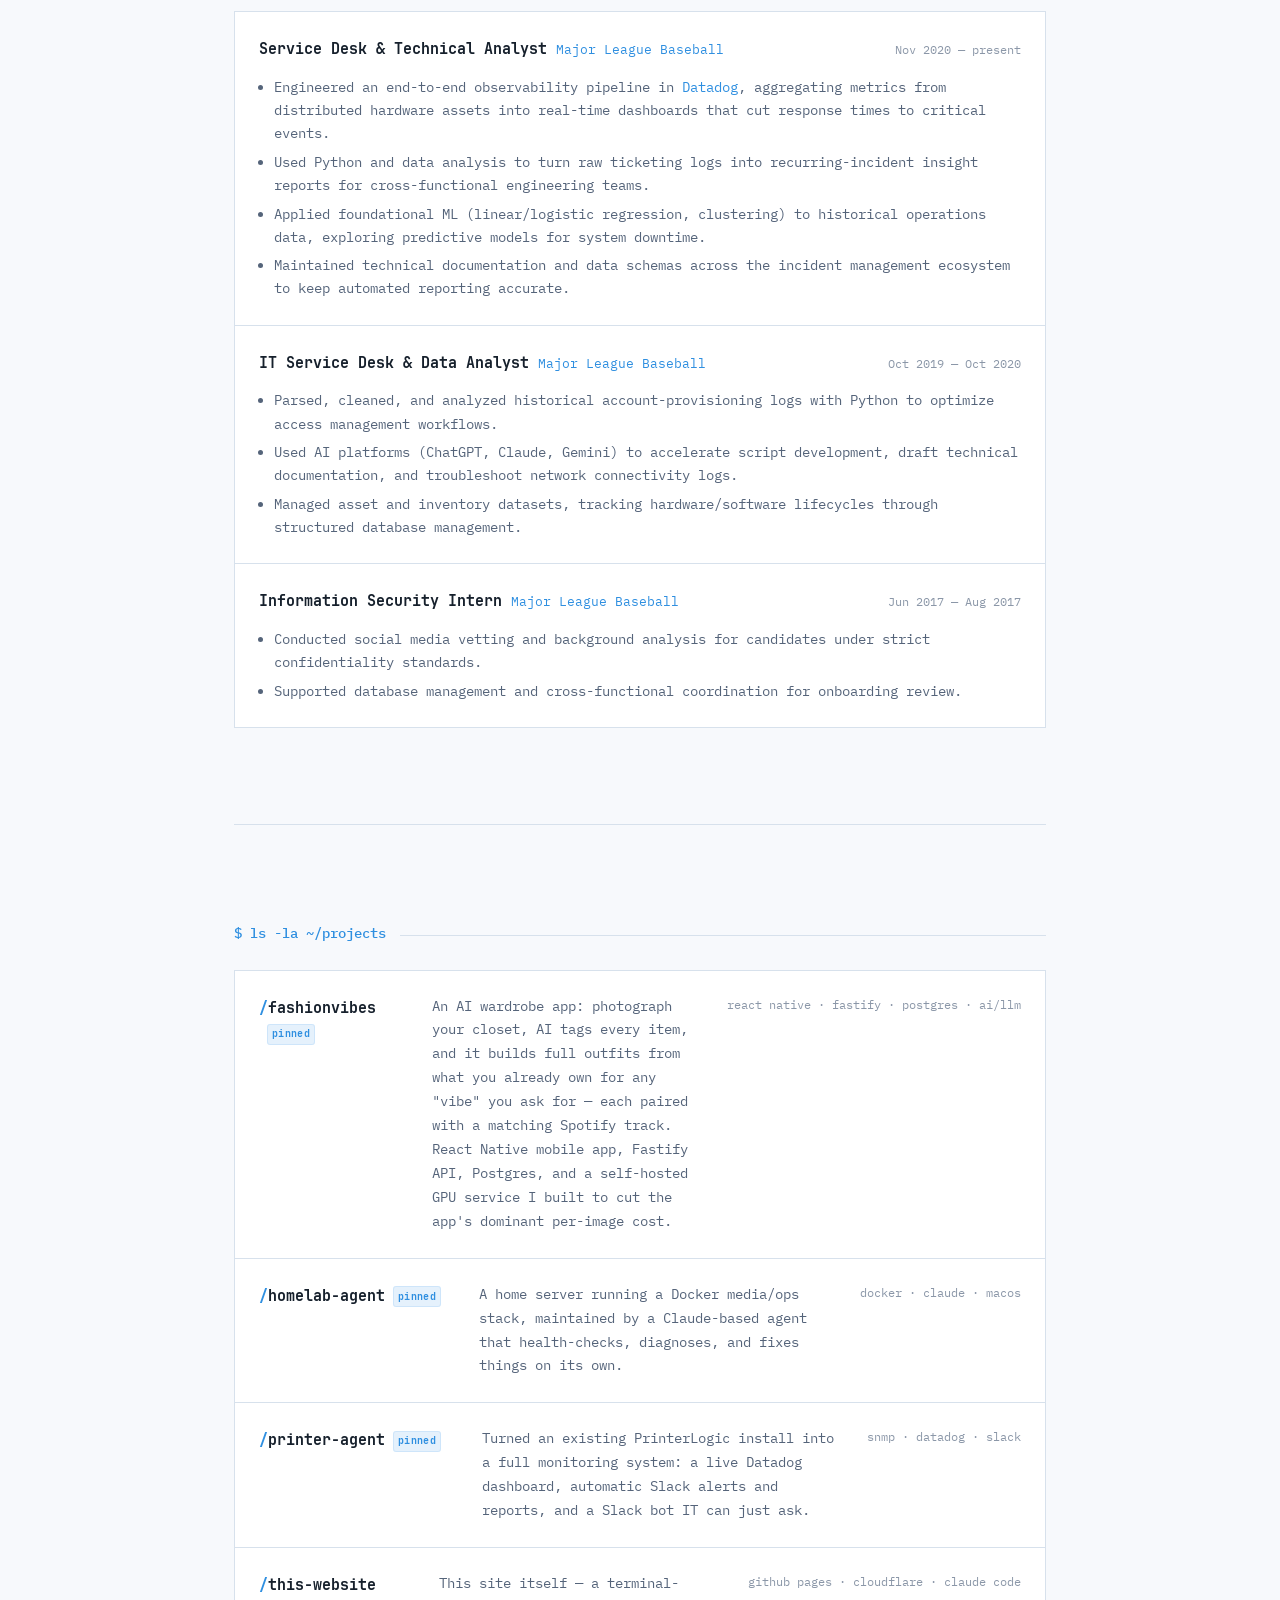
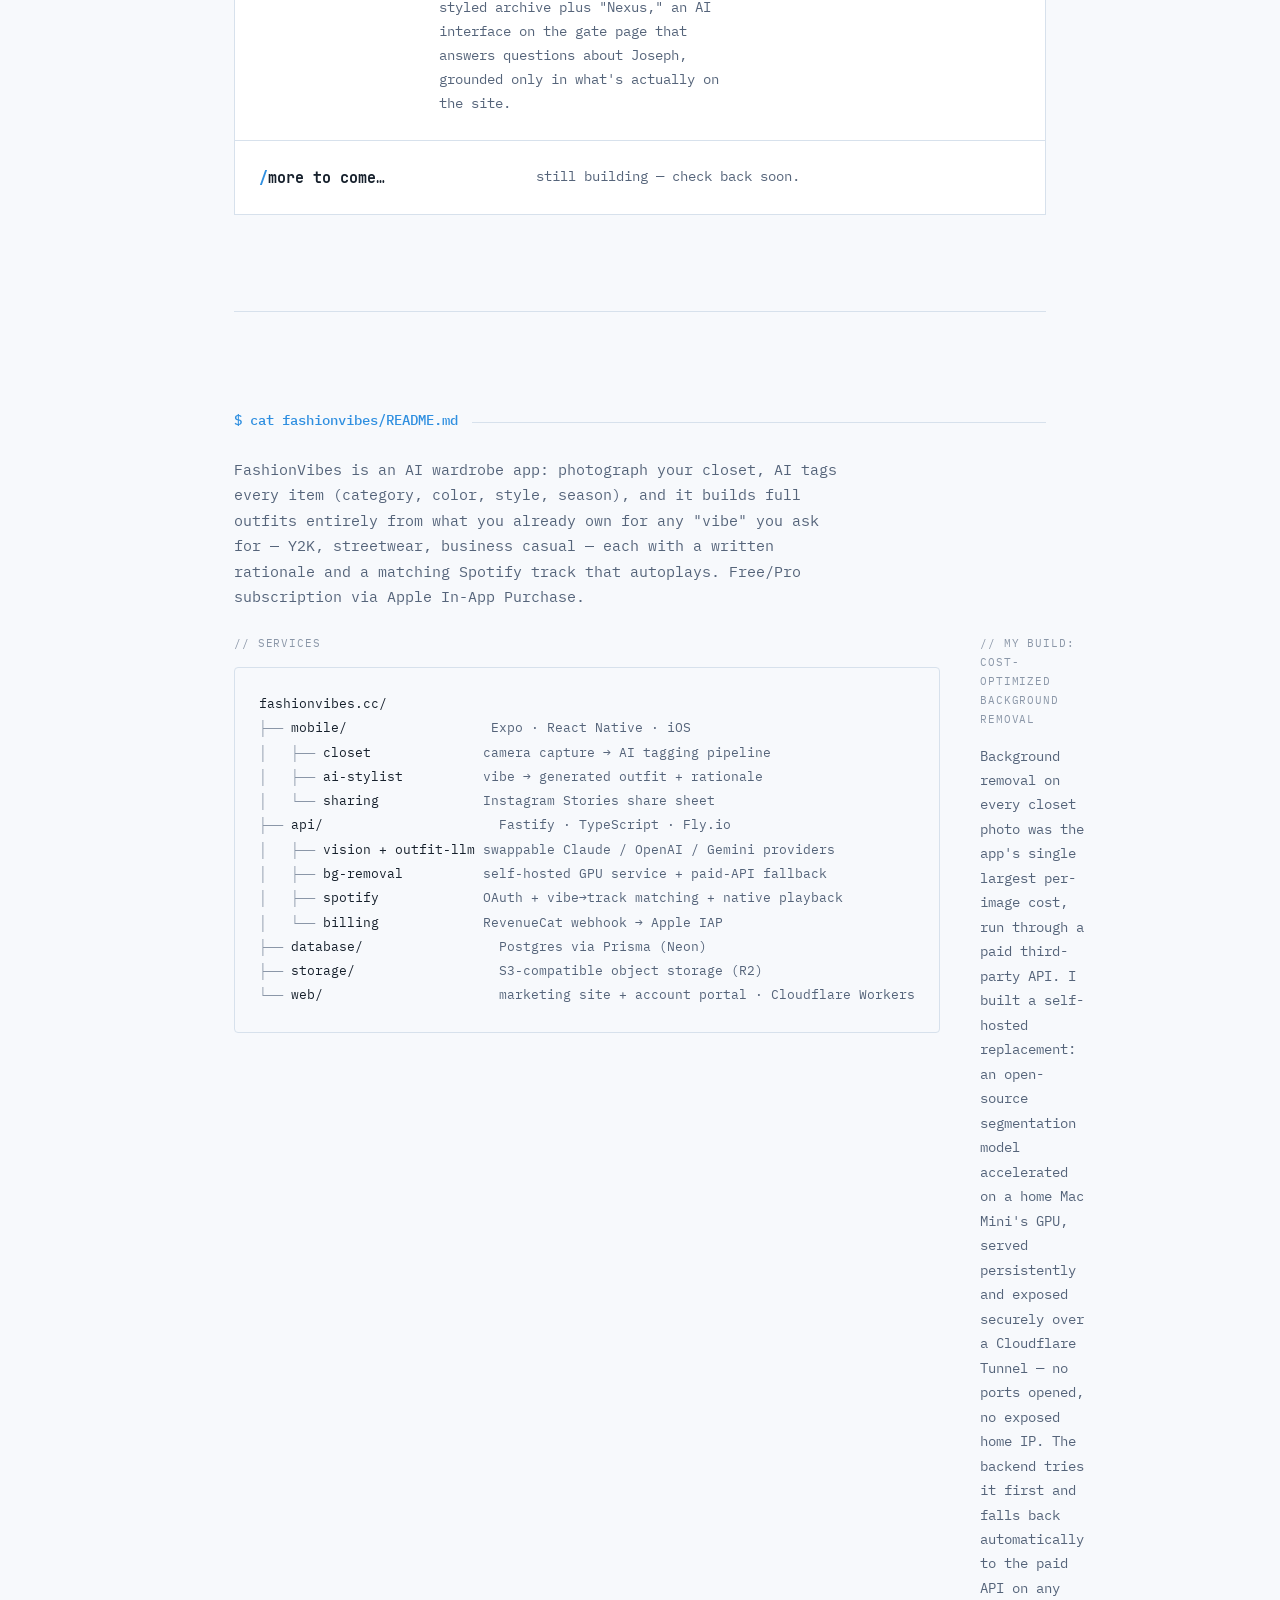
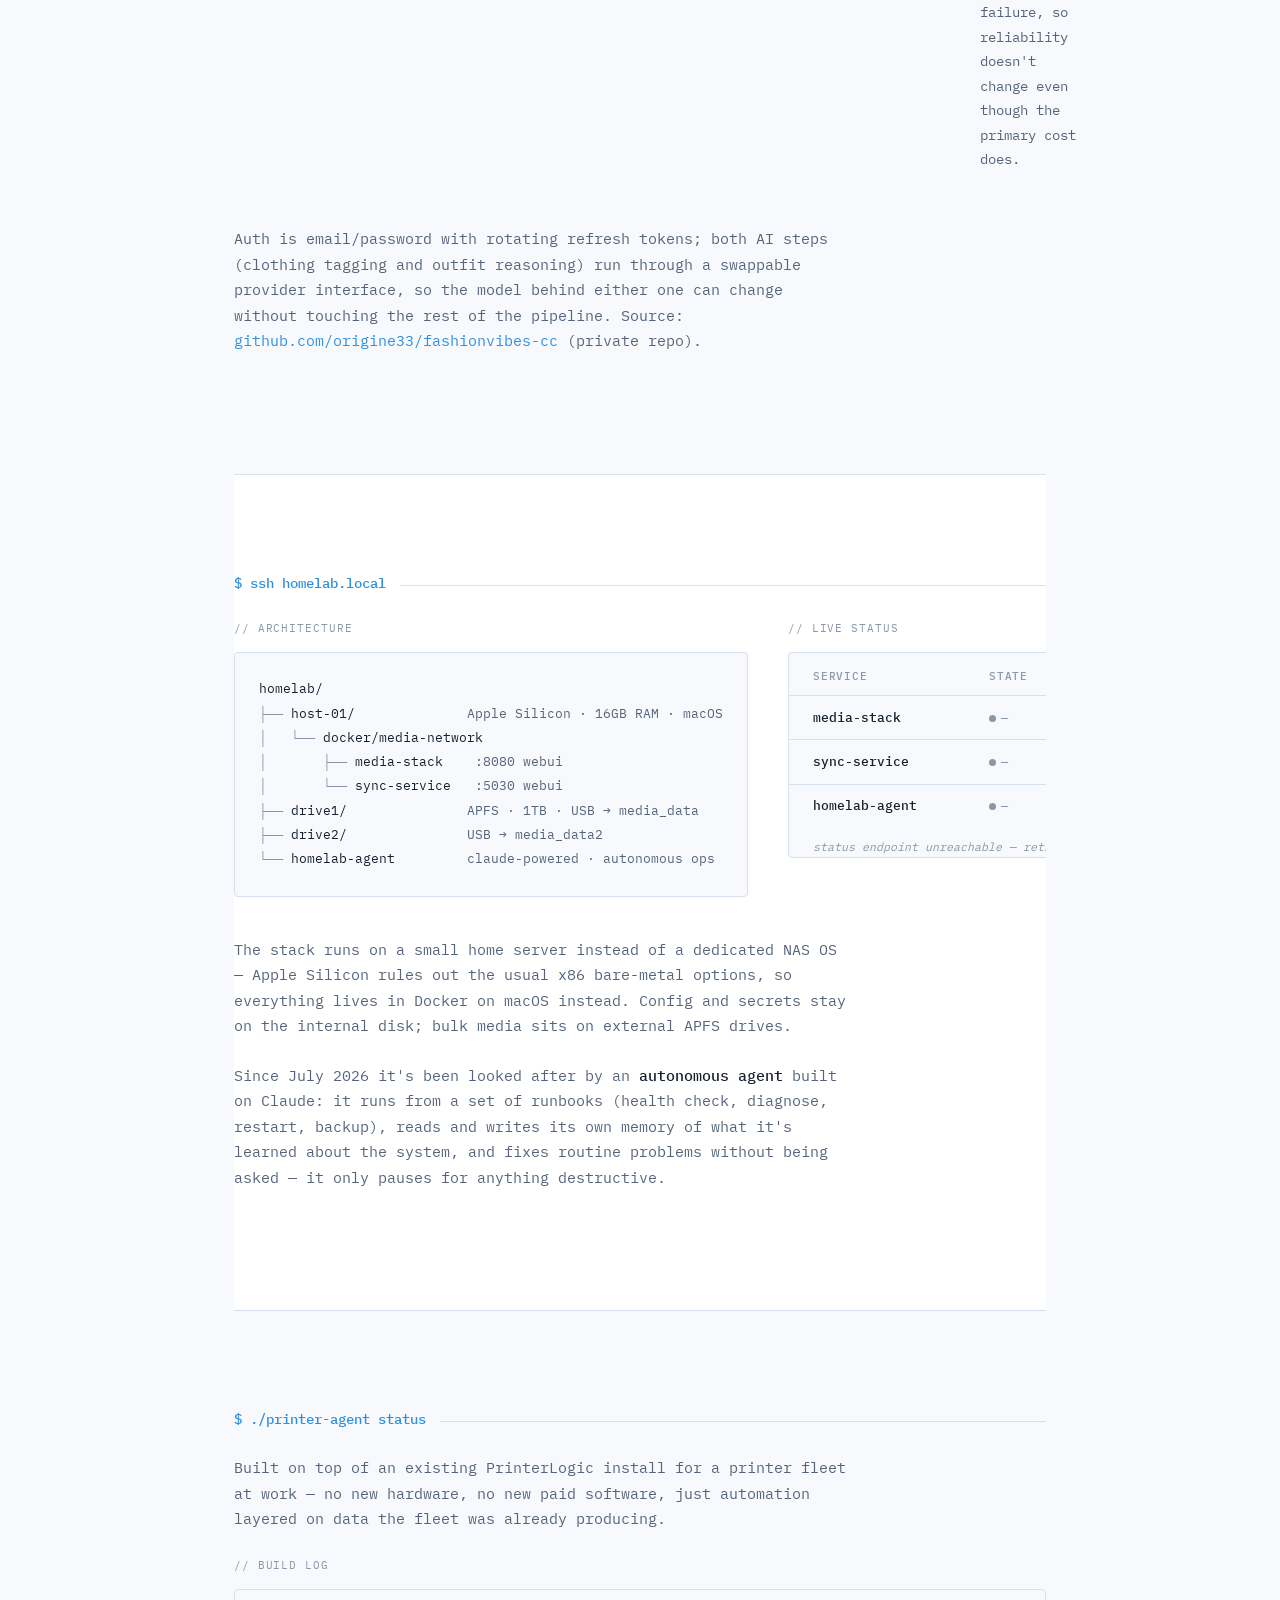
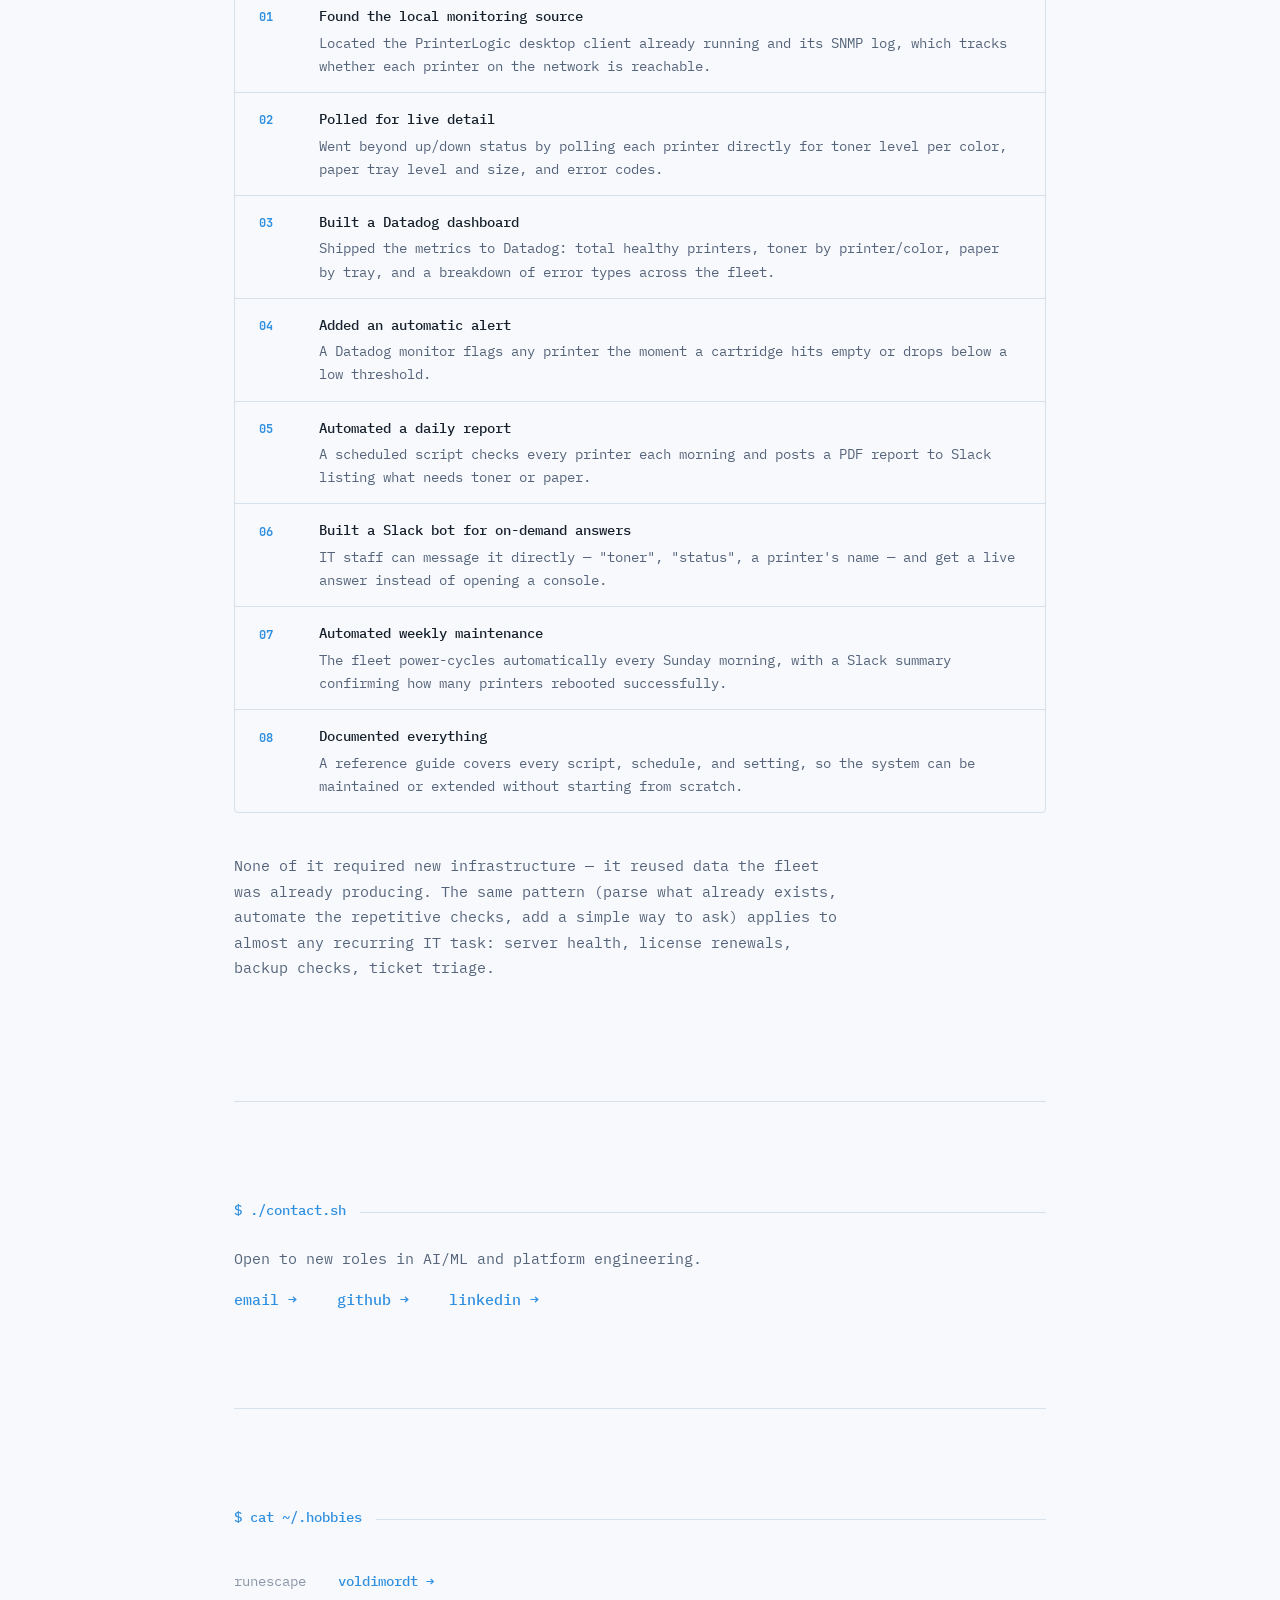
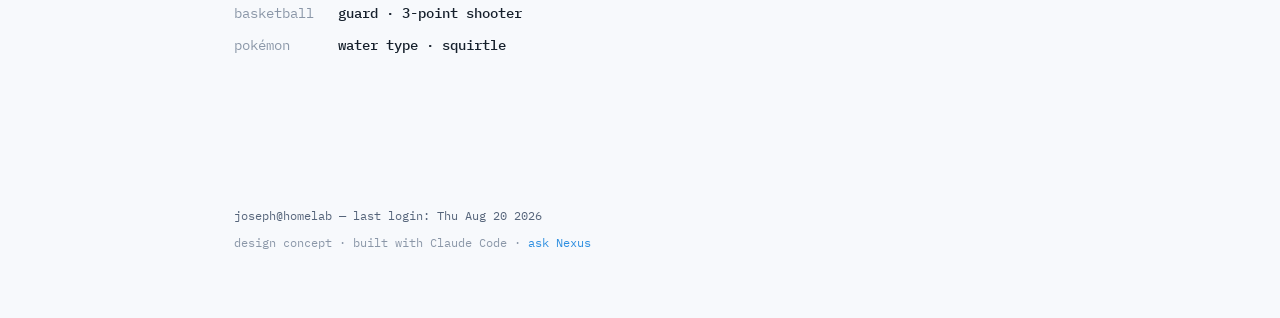
==== commit 145d37b4: "Rewrite FashionVibes project as the whole app, pinned to top Replaces the bg-removal-only blurb with" ====
--- a/portfolio.html
+++ b/portfolio.html
@@ -24,6 +24,7 @@
         <a href="#about">about</a>
         <a href="#experience">experience</a>
         <a href="#projects">projects</a>
+        <a href="#fashionvibes">fashionvibes</a>
         <a href="#homelab">homelab</a>
         <a href="#printer-agent">printer-agent</a>
         <a href="#contact">contact</a>
@@ -125,6 +126,11 @@
       <div class="cmd"><span class="prompt">$ ls -la ~/projects</span><span class="rule"></span></div>
       <div class="proj-list">
         <div class="proj" data-reveal>
+          <div class="proj-name"><span class="slash">/</span><a href="#fashionvibes">fashionvibes</a><span class="proj-pin">pinned</span></div>
+          <div class="proj-desc">An AI wardrobe app: photograph your closet, AI tags every item, and it builds full outfits from what you already own for any "vibe" you ask for — each paired with a matching Spotify track. React Native mobile app, Fastify API, Postgres, and a self-hosted GPU service I built to cut the app's dominant per-image cost.</div>
+          <div class="proj-tags">react native · fastify · postgres · ai/llm</div>
+        </div>
+        <div class="proj" data-reveal>
           <div class="proj-name"><span class="slash">/</span><a href="#homelab">homelab-agent</a><span class="proj-pin">pinned</span></div>
           <div class="proj-desc">A home server running a Docker media/ops stack, maintained by a Claude-based agent that health-checks, diagnoses, and fixes things on its own.</div>
           <div class="proj-tags">docker · claude · macos</div>
@@ -140,15 +146,46 @@
           <div class="proj-tags">github pages · cloudflare · claude code</div>
         </div>
         <div class="proj" data-reveal>
-          <div class="proj-name"><span class="slash">/</span><a href="https://fashionvibes.cc" target="_blank" rel="noopener">fashionvibes-bgremoval</a></div>
-          <div class="proj-desc">Built a self-hosted, GPU-accelerated background-removal service for FashionVibes, an AI wardrobe app — replacing a paid per-image API with open-source segmentation running on a home Mac Mini, exposed securely over a Cloudflare Tunnel with an automatic fallback so reliability doesn't change.</div>
-          <div class="proj-tags">fastapi · rembg · cloudflare tunnel · macos launchd</div>
-        </div>
-        <div class="proj" data-reveal>
           <div class="proj-name"><span class="slash">/</span><span class="fill">more to come…</span></div>
           <div class="proj-desc fill">still building — check back soon.</div>
           <div class="proj-tags"></div>
         </div>
+      </div>
+    </section>
+
+    <section id="fashionvibes">
+      <div class="cmd"><span class="prompt">$ cat fashionvibes/README.md</span><span class="rule"></span></div>
+
+      <div class="homelab-copy" data-reveal>
+        <p>FashionVibes is an AI wardrobe app: photograph your closet, AI tags every item (category, color, style, season), and it builds full outfits entirely from what you already own for any "vibe" you ask for — Y2K, streetwear, business casual — each with a written rationale and a matching Spotify track that autoplays. Free/Pro subscription via Apple In-App Purchase.</p>
+      </div>
+
+      <div class="homelab-grid">
+        <div data-reveal>
+          <div class="panel-label">// services</div>
+          <div class="tree">fashionvibes.cc/
+<span class="dim">├──</span> <span class="node">mobile/</span>                  <span class="meta">Expo · React Native · iOS</span>
+<span class="dim">│   ├──</span> <span class="node">closet</span>              <span class="meta">camera capture → AI tagging pipeline</span>
+<span class="dim">│   ├──</span> <span class="node">ai-stylist</span>          <span class="meta">vibe → generated outfit + rationale</span>
+<span class="dim">│   └──</span> <span class="node">sharing</span>             <span class="meta">Instagram Stories share sheet</span>
+<span class="dim">├──</span> <span class="node">api/</span>                      <span class="meta">Fastify · TypeScript · Fly.io</span>
+<span class="dim">│   ├──</span> <span class="node">vision + outfit-llm</span> <span class="meta">swappable Claude / OpenAI / Gemini providers</span>
+<span class="dim">│   ├──</span> <span class="node">bg-removal</span>          <span class="meta">self-hosted GPU service + paid-API fallback</span>
+<span class="dim">│   ├──</span> <span class="node">spotify</span>             <span class="meta">OAuth + vibe→track matching + native playback</span>
+<span class="dim">│   └──</span> <span class="node">billing</span>             <span class="meta">RevenueCat webhook → Apple IAP</span>
+<span class="dim">├──</span> <span class="node">database/</span>                 <span class="meta">Postgres via Prisma (Neon)</span>
+<span class="dim">├──</span> <span class="node">storage/</span>                  <span class="meta">S3-compatible object storage (R2)</span>
+<span class="dim">└──</span> <span class="node">web/</span>                      <span class="meta">marketing site + account portal · Cloudflare Workers</span></div>
+        </div>
+
+        <div data-reveal>
+          <div class="panel-label">// my build: cost-optimized background removal</div>
+          <p style="color: var(--text-dim); font-size: 0.9rem; line-height: 1.7;">Background removal on every closet photo was the app's single largest per-image cost, run through a paid third-party API. I built a self-hosted replacement: an open-source segmentation model accelerated on a home Mac Mini's GPU, served persistently and exposed securely over a Cloudflare Tunnel — no ports opened, no exposed home IP. The backend tries it first and falls back automatically to the paid API on any failure, so reliability doesn't change even though the primary cost does.</p>
+        </div>
+      </div>
+
+      <div class="homelab-copy" data-reveal>
+        <p>Auth is email/password with rotating refresh tokens; both AI steps (clothing tagging and outfit reasoning) run through a swappable provider interface, so the model behind either one can change without touching the rest of the pipeline. Source: <a href="https://github.com/origine33/fashionvibes-cc" target="_blank" rel="noopener">github.com/origine33/fashionvibes-cc</a> (private repo).</p>
       </div>
     </section>
 
